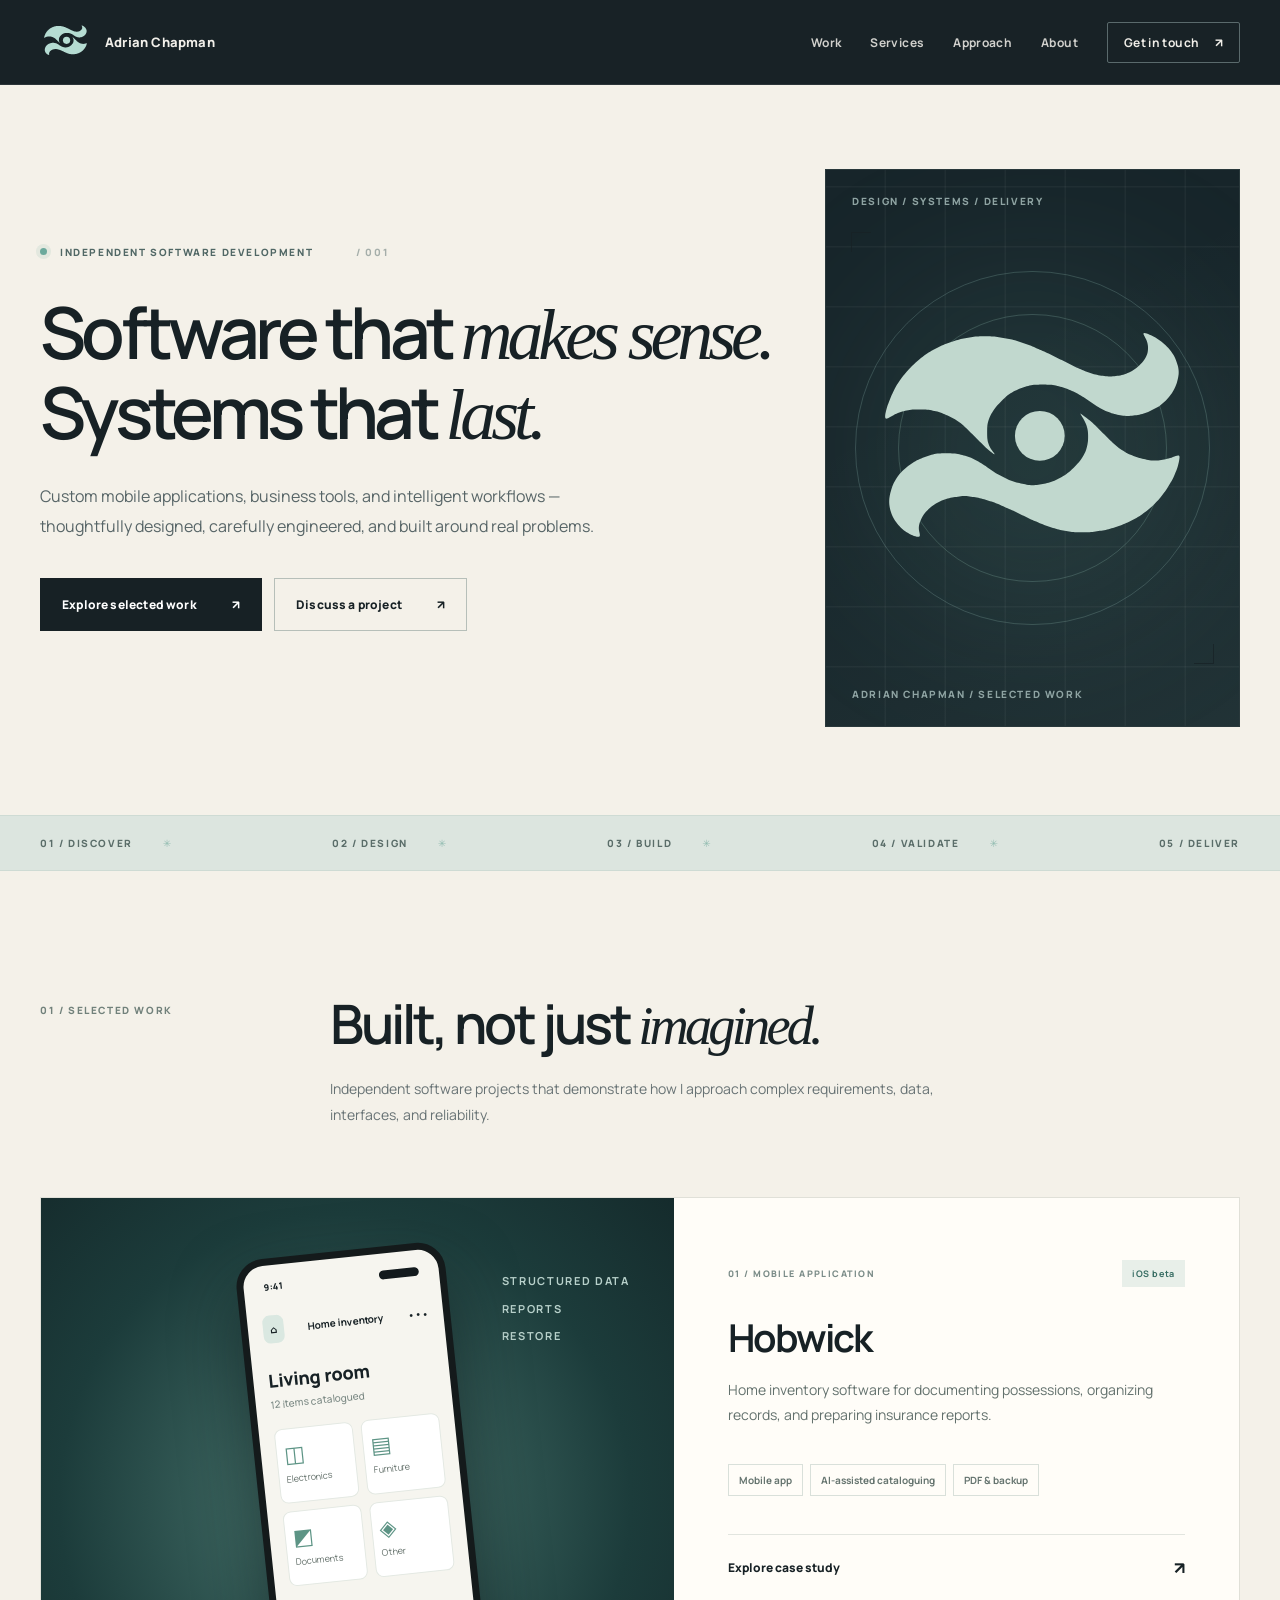
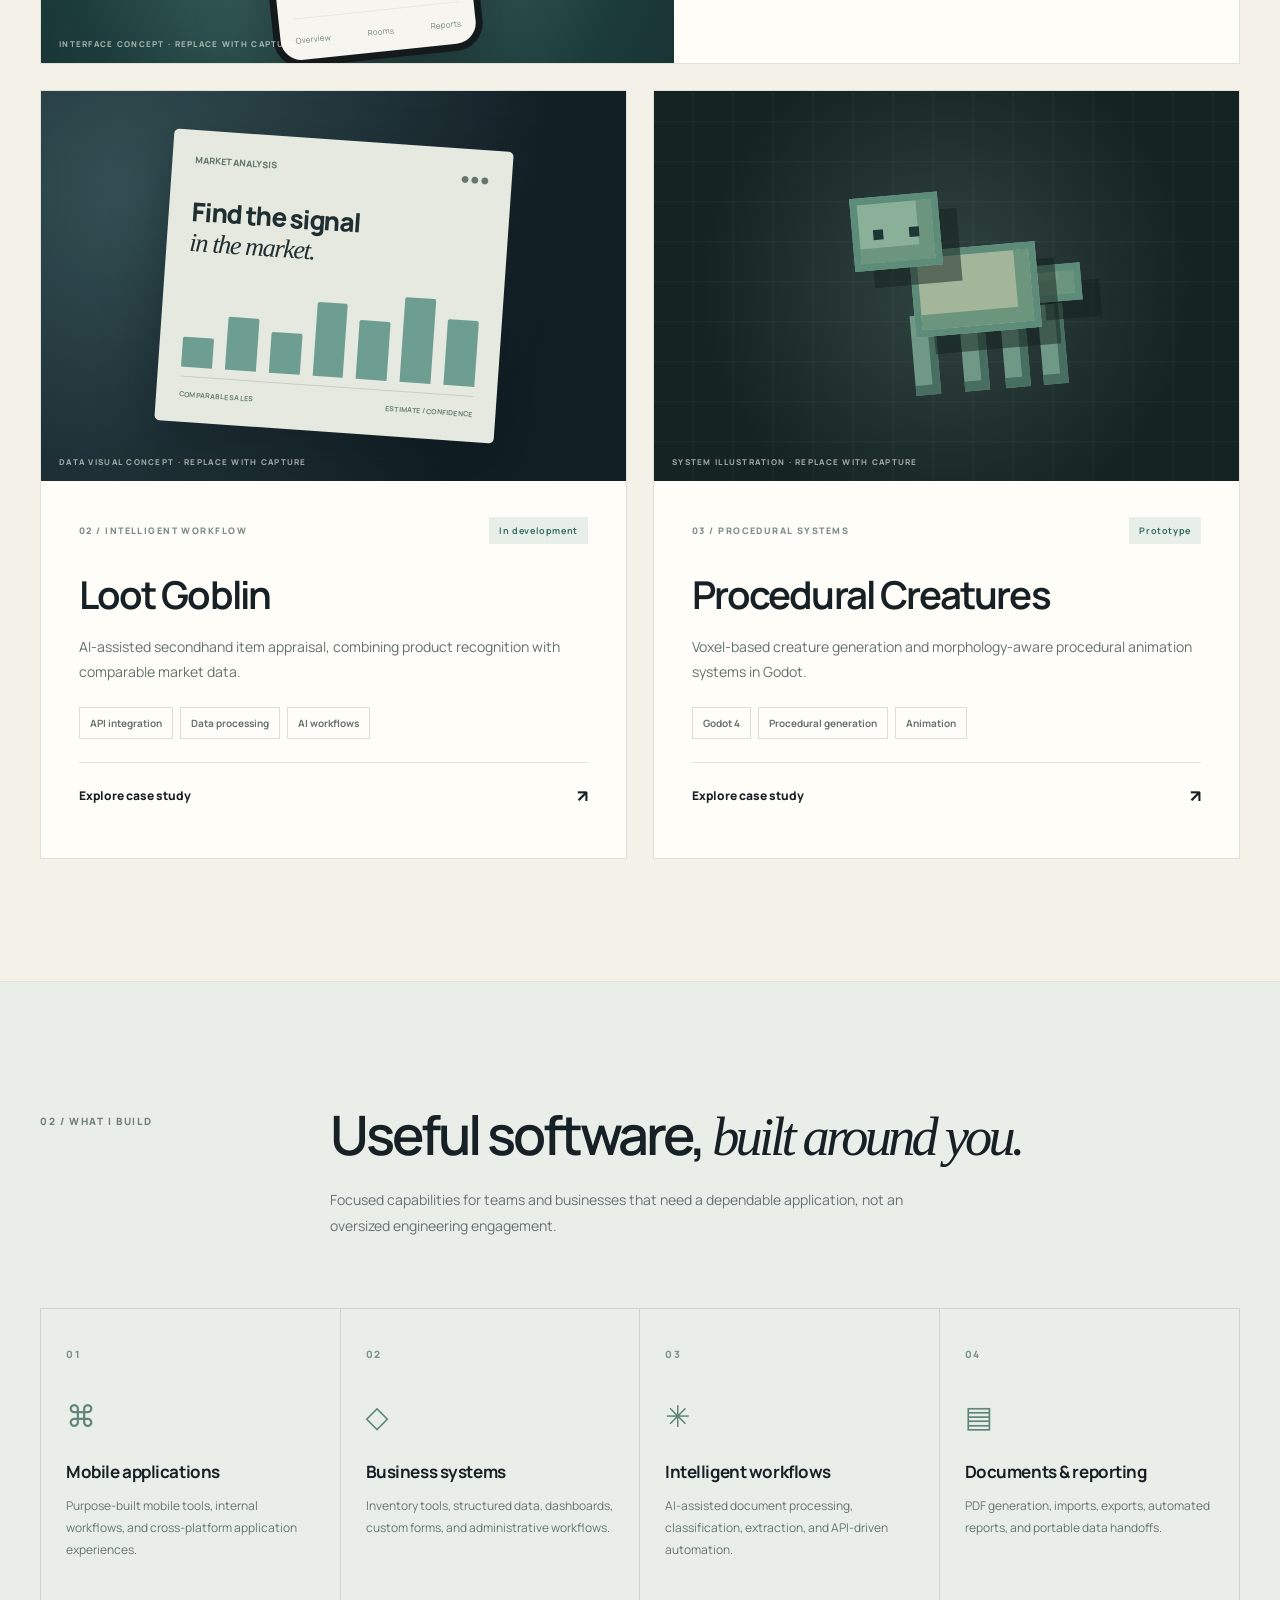
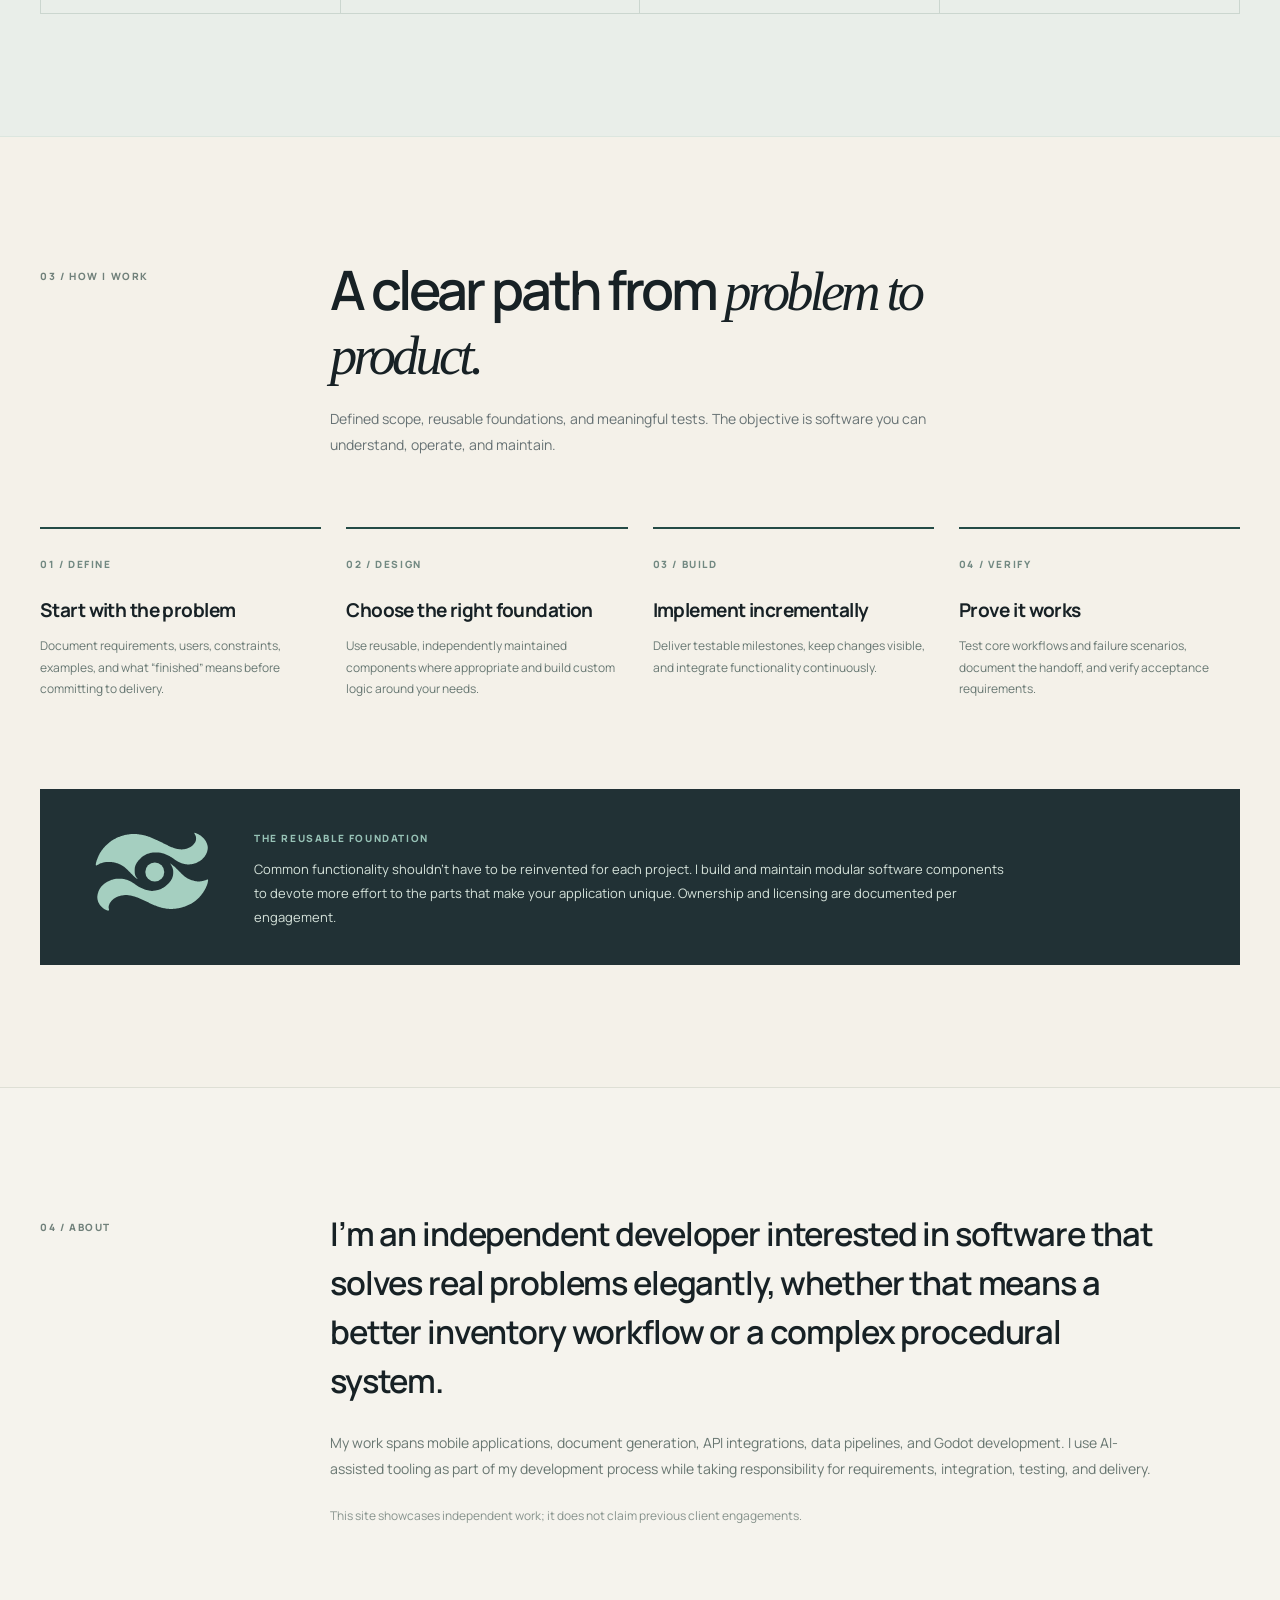
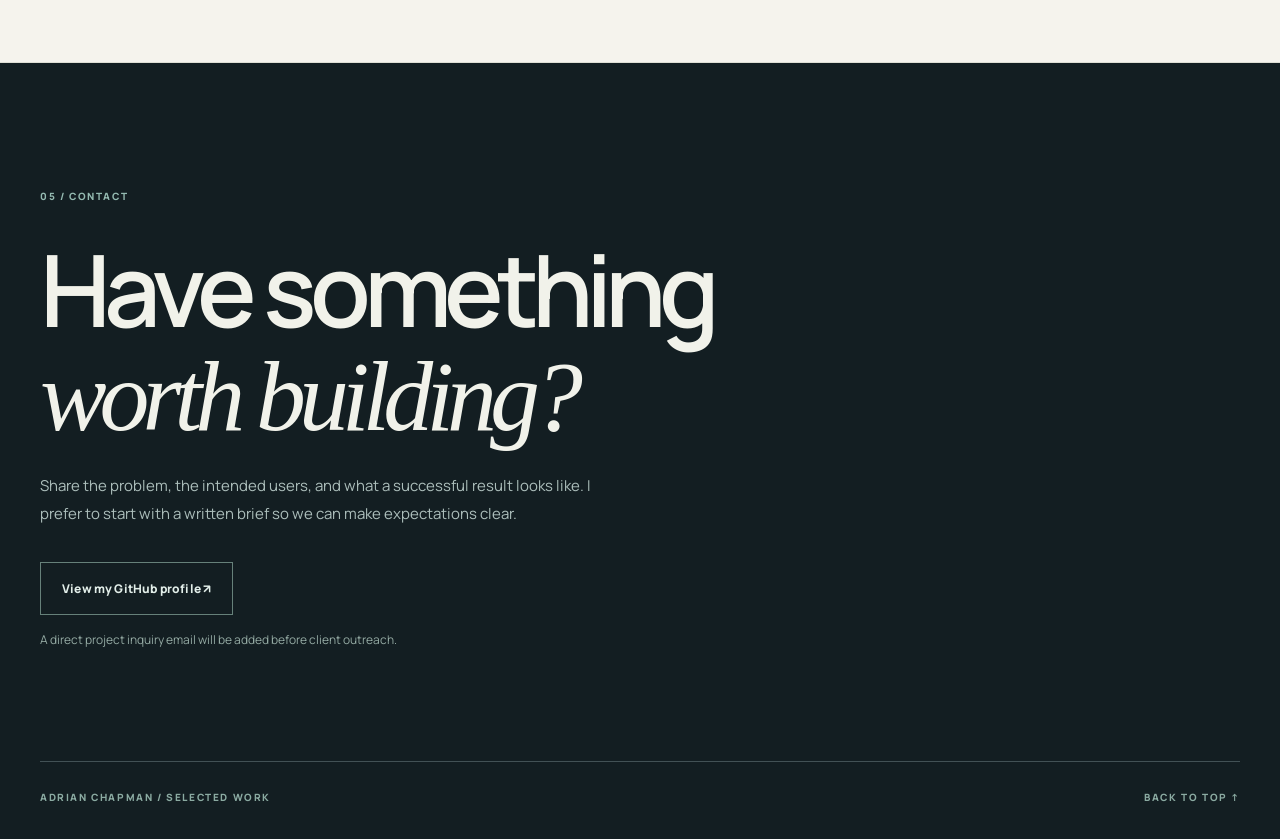
==== index.html @ ea7d977d "Add files via upload" ====
<!doctype html>
<html lang="en">
<head>
  <meta charset="utf-8">
  <meta name="viewport" content="width=device-width, initial-scale=1">
  <meta name="theme-color" content="#141d21">
  <meta name="description" content="Adrian Chapman — independent software developer building mobile applications, business tools, AI integrations, and procedural systems.">
  <title>Adrian Chapman — Independent Software Developer</title>
  <link rel="icon" href="assets/tide-link.svg" type="image/svg+xml">
  <link rel="stylesheet" href="styles.css">
</head>
<body>
  <a class="skip-link" href="#main">Skip to content</a>
  <header class="site-header" id="top">
    <div class="nav-shell container">
      <a class="brand" href="#top" aria-label="Return to top">
        <span class="logo" aria-hidden="true"></span>
        <span class="brand-name">Adrian <span>Chapman</span></span>
      </a>
      <button class="menu-toggle" aria-label="Toggle navigation" aria-controls="primary-nav" aria-expanded="false" type="button">
        <span></span><span></span>
      </button>
      <nav id="primary-nav" class="navigation" aria-label="Primary navigation">
        <a href="#work">Work</a><a href="#services">Services</a><a href="#approach">Approach</a><a href="#about">About</a>
        <a class="nav-contact" href="#contact">Get in touch <span aria-hidden="true">↗</span></a>
      </nav>
    </div>
  </header>
  <main id="main">
    <section class="hero container" aria-labelledby="hero-title">
      <div class="hero-left">
        <div class="eyebrow"><span class="signal" aria-hidden="true"></span> INDEPENDENT SOFTWARE DEVELOPMENT <span class="hero-index">/ 001</span></div>
        <h1 id="hero-title">Software that <em>makes sense.</em><br>Systems that <em>last.</em></h1>
        <p class="hero-description">Custom mobile applications, business tools, and intelligent workflows — thoughtfully designed, carefully engineered, and built around real problems.</p>
        <div class="hero-actions">
          <a class="button button-primary" href="#work">Explore selected work <span aria-hidden="true">↗</span></a>
          <a class="button button-secondary" href="#contact">Discuss a project <span aria-hidden="true">↗</span></a>
        </div>
      </div>
      <div class="hero-art" aria-label="Decorative Tide Link emblem">
        <div class="orbit orbit-outer"></div><div class="orbit orbit-inner"></div>
        <div class="hero-logo"></div>
        <div class="art-caption top-caption">DESIGN / SYSTEMS / DELIVERY</div>
        <div class="art-caption bottom-caption">ADRIAN CHAPMAN / SELECTED WORK</div>
        <span class="art-corner art-corner-tl"></span><span class="art-corner art-corner-br"></span>
      </div>
    </section>
    <div class="ticker-wrap" aria-hidden="true"><div class="container ticker"><span>01 / DISCOVER</span><span>02 / DESIGN</span><span>03 / BUILD</span><span>04 / VALIDATE</span><span>05 / DELIVER</span></div></div>

    <section id="work" class="section container" aria-labelledby="work-title">
      <div class="section-intro"><div class="section-number">01 / SELECTED WORK</div><div><h2 id="work-title">Built, not just <em>imagined.</em></h2><p>Independent software projects that demonstrate how I approach complex requirements, data, interfaces, and reliability.</p></div></div>
      <div class="project-grid">
        <article class="project-card feature-card">
          <div class="project-visual visual-hobwick">
            <div class="mock-phone" aria-label="Illustrative mobile inventory interface, not a real app screenshot">
              <div class="phone-top"><span>9:41</span><span class="phone-dot"></span></div>
              <div class="mock-app-top"><div class="mini-home">⌂</div><span>Home inventory</span><span>•••</span></div>
              <div class="mock-room">Living room <small>12 items catalogued</small></div>
              <div class="mock-tiles"><div><span>◫</span> Electronics</div><div><span>▤</span> Furniture</div><div><span>◩</span> Documents</div><div><span>◈</span> Other</div></div>
              <div class="mock-bottom"><span>Overview</span><span>Rooms</span><span>Reports</span></div>
            </div>
            <div class="visual-side-note">STRUCTURED DATA<br>REPORTS<br>RESTORE</div>
            <div class="visual-disclaimer">INTERFACE CONCEPT · REPLACE WITH CAPTURE</div>
          </div>
          <div class="project-content"><div class="project-topline"><span>01 / MOBILE APPLICATION</span><span class="status">iOS beta</span></div>
            <h3>Hobwick</h3><p>Home inventory software for documenting possessions, organizing records, and preparing insurance reports.</p>
            <div class="chips"><span>Mobile app</span><span>AI-assisted cataloguing</span><span>PDF & backup</span></div>
            <details class="case-details"><summary>Explore case study <span aria-hidden="true">↗</span></summary><div><h4>The challenge</h4><p>Make documenting household possessions practical before an insurance claim becomes necessary.</p><h4>The solution</h4><p>Item and whole-room photo capture, receipt processing, structured inventory, exports, backup/restore, and claims-oriented PDF reports.</p><h4>Engineering focus</h4><p>Data portability, recoverability, edge cases in image recognition, and a usable capture workflow.</p></div></details>
          </div>
        </article>
        <article class="project-card">
          <div class="project-visual visual-loot">
            <div class="loot-ui" aria-label="Illustrative appraisal analysis card, not a real app screenshot">
              <div class="loot-head"><span>MARKET ANALYSIS</span><span>● ● ●</span></div>
              <div class="loot-card-title">Find the signal<br><i>in the market.</i></div>
              <div class="loot-chart"><div style="height:36%"></div><div style="height:63%"></div><div style="height:49%"></div><div style="height:87%"></div><div style="height:70%"></div><div style="height:100%"></div><div style="height:78%"></div></div>
              <div class="loot-footer"><span>COMPARABLE SALES</span><span>ESTIMATE / CONFIDENCE</span></div>
            </div><div class="visual-disclaimer">DATA VISUAL CONCEPT · REPLACE WITH CAPTURE</div>
          </div>
          <div class="project-content"><div class="project-topline"><span>02 / INTELLIGENT WORKFLOW</span><span class="status">In development</span></div>
            <h3>Loot Goblin</h3><p>AI-assisted secondhand item appraisal, combining product recognition with comparable market data.</p>
            <div class="chips"><span>API integration</span><span>Data processing</span><span>AI workflows</span></div>
            <details class="case-details"><summary>Explore case study <span aria-hidden="true">↗</span></summary><div><h4>The challenge</h4><p>Turn uncertain secondhand item identification into useful, evidence-based appraisals.</p><h4>The solution</h4><p>Photographic item analysis, marketplace comparables, and appraisal reports that separate available evidence from interpretation.</p><h4>Engineering focus</h4><p>Data sources, normalization, licensing provenance, and the interaction between machine vision and market comparisons.</p></div></details>
          </div>
        </article>
        <article class="project-card">
          <div class="project-visual visual-voxel">
            <div class="voxel-scene" aria-label="Abstract voxel creature illustration; not game footage">
              <div class="voxel creature-head"><span></span><span></span></div>
              <div class="voxel creature-body"></div><div class="voxel creature-tail"></div>
              <div class="leg l1"></div><div class="leg l2"></div><div class="leg l3"></div><div class="leg l4"></div>
            </div><div class="visual-disclaimer">SYSTEM ILLUSTRATION · REPLACE WITH CAPTURE</div>
          </div>
          <div class="project-content"><div class="project-topline"><span>03 / PROCEDURAL SYSTEMS</span><span class="status">Prototype</span></div>
            <h3>Procedural Creatures</h3><p>Voxel-based creature generation and morphology-aware procedural animation systems in Godot.</p>
            <div class="chips"><span>Godot 4</span><span>Procedural generation</span><span>Animation</span></div>
            <details class="case-details"><summary>Explore case study <span aria-hidden="true">↗</span></summary><div><h4>The challenge</h4><p>Support many different creature proportions and locomotion styles without authoring a unique animation set for each.</p><h4>The solution</h4><p>Reuse skeletal reference motion for humanoids and generate procedural gait rules from morphology for other forms.</p><h4>Engineering focus</h4><p>Runtime generation, animation translation, joint alignment, weight-sensitive movement, and scalable architecture.</p></div></details>
          </div>
        </article>
      </div>
    </section>

    <section id="services" class="section section-light" aria-labelledby="services-title"><div class="container"><div class="section-intro"><div class="section-number">02 / WHAT I BUILD</div><div><h2 id="services-title">Useful software, <em>built around you.</em></h2><p>Focused capabilities for teams and businesses that need a dependable application, not an oversized engineering engagement.</p></div></div>
      <div class="service-grid">
        <article><span class="service-count">01</span><div class="service-icon">⌘</div><h3>Mobile applications</h3><p>Purpose-built mobile tools, internal workflows, and cross-platform application experiences.</p></article>
        <article><span class="service-count">02</span><div class="service-icon">◇</div><h3>Business systems</h3><p>Inventory tools, structured data, dashboards, custom forms, and administrative workflows.</p></article>
        <article><span class="service-count">03</span><div class="service-icon">✳</div><h3>Intelligent workflows</h3><p>AI-assisted document processing, classification, extraction, and API-driven automation.</p></article>
        <article><span class="service-count">04</span><div class="service-icon">▤</div><h3>Documents & reporting</h3><p>PDF generation, imports, exports, automated reports, and portable data handoffs.</p></article>
      </div></div>
    </section>

    <section id="approach" class="section container" aria-labelledby="approach-title"><div class="section-intro"><div class="section-number">03 / HOW I WORK</div><div><h2 id="approach-title">A clear path from <em>problem to product.</em></h2><p>Defined scope, reusable foundations, and meaningful tests. The objective is software you can understand, operate, and maintain.</p></div></div>
      <div class="process-grid"><article><span>01 / DEFINE</span><h3>Start with the problem</h3><p>Document requirements, users, constraints, examples, and what “finished” means before committing to delivery.</p></article><article><span>02 / DESIGN</span><h3>Choose the right foundation</h3><p>Use reusable, independently maintained components where appropriate and build custom logic around your needs.</p></article><article><span>03 / BUILD</span><h3>Implement incrementally</h3><p>Deliver testable milestones, keep changes visible, and integrate functionality continuously.</p></article><article><span>04 / VERIFY</span><h3>Prove it works</h3><p>Test core workflows and failure scenarios, document the handoff, and verify acceptance requirements.</p></article></div>
      <div class="approach-note"><div class="approach-mark"></div><div><span>THE REUSABLE FOUNDATION</span><p>Common functionality shouldn't have to be reinvented for each project. I build and maintain modular software components to devote more effort to the parts that make your application unique. Ownership and licensing are documented per engagement.</p></div></div>
    </section>

    <section id="about" class="section section-about"><div class="container about-grid"><div class="section-number">04 / ABOUT</div><div><p class="about-lead">I’m an independent developer interested in software that solves real problems elegantly, whether that means a better inventory workflow or a complex procedural system.</p><p>My work spans mobile applications, document generation, API integrations, data pipelines, and Godot development. I use AI-assisted tooling as part of my development process while taking responsibility for requirements, integration, testing, and delivery.</p><p class="aside">This site showcases independent work; it does not claim previous client engagements.</p></div></div></section>
    <section id="contact" class="contact-section"><div class="container contact-inner"><div class="section-number">05 / CONTACT</div><h2>Have something<br><em>worth building?</em></h2><p>Share the problem, the intended users, and what a successful result looks like. I prefer to start with a written brief so we can make expectations clear.</p><div class="contact-action" id="contact-action"><span class="contact-placeholder">Contact details will appear here once configured.</span></div><div class="contact-footer"><span>ADRIAN CHAPMAN / SELECTED WORK</span><a href="#top">BACK TO TOP ↑</a></div></div></section>
  </main>
  <script src="config.js"></script><script src="script.js"></script>
</body>
</html>
---- styles.css ----
@import url('https://fonts.googleapis.com/css2?family=DM+Sans:wght@400;500;600;700&family=Manrope:wght@400;500;600;700;800&display=swap');
:root{--ink:#172125;--muted:#677274;--paper:#f4f1e9;--white:#fffdf8;--teal:#a4d3c8;--line:#d9d9d1;--dark:#141e22;--dark2:#202e32;--serif:Georgia,'Times New Roman',serif;--sans:'Manrope','DM Sans',system-ui,sans-serif}
*{box-sizing:border-box}html{scroll-behavior:smooth;scroll-padding-top:90px}body{margin:0;color:var(--ink);background:var(--paper);font-family:var(--sans);-webkit-font-smoothing:antialiased}a{color:inherit;text-decoration:none}button{font:inherit}p{line-height:1.7}::selection{background:#b0ded3;color:#152227}.container{width:min(1200px,calc(100% - 80px));margin-inline:auto}.skip-link{position:absolute;left:-9999px}.skip-link:focus{left:1rem;top:1rem;z-index:1000;padding:1rem;background:white}.site-header{position:sticky;top:0;z-index:25;background:rgba(20,30,34,.98);border-bottom:1px solid rgba(255,255,255,.09);color:#f1efe9}.nav-shell{height:84px;display:flex;align-items:center;justify-content:space-between;gap:30px}.brand{display:flex;align-items:center;gap:14px;font-size:13px;font-weight:800;letter-spacing:.015em;min-width:0}.brand-name span{font-weight:500;opacity:.78}.logo{width:51px;height:38px;flex:none;background:#b5dcd2;mask:url('assets/tide-link.svg') center/contain no-repeat;-webkit-mask:url('assets/tide-link.svg') center/contain no-repeat}.navigation{display:flex;align-items:center;gap:29px;font-size:12px;font-weight:700;letter-spacing:.03em}.navigation a{opacity:.85;transition:opacity .2s}.navigation a:hover,.navigation a:focus-visible{opacity:1;color:#a8dbce}.navigation .nav-contact{border:1px solid #5a6a6c;border-radius:2px;padding:11px 16px;opacity:1}.nav-contact span{margin-left:13px}.menu-toggle{display:none}.hero{min-height:730px;display:grid;grid-template-columns:1.28fr .72fr;align-items:stretch;gap:48px;padding-top:84px;padding-bottom:88px}.hero-left{display:flex;flex-direction:column;justify-content:center;padding-bottom:20px}.eyebrow,.section-number,.project-topline,.art-caption,.visual-disclaimer,.contact-footer,.ticker,.approach-note span,.process-grid article>span,.service-count{font-size:10px;letter-spacing:.16em;font-weight:800}.eyebrow{display:flex;align-items:center;gap:13px;color:#506765}.signal{width:7px;height:7px;border-radius:100%;background:#6ca99c;box-shadow:0 0 0 4px rgba(108,169,156,.13)}.hero-index{color:#a5aeaa;margin-left:30px}h1,h2,h3,p{margin-top:0}h1{font-size:clamp(53px,5.6vw,88px);line-height:1.075;letter-spacing:-.065em;font-weight:600;margin:35px 0 28px}h1 em,h2 em,.contact-section h2 em{font-family:var(--serif);font-weight:400;letter-spacing:-.07em}.hero-description{font-size:16px;max-width:580px;color:#576567;line-height:1.85;margin-bottom:37px}.hero-actions{display:flex;flex-wrap:wrap;gap:12px}.button{display:inline-flex;justify-content:center;align-items:center;gap:35px;font-size:12px;font-weight:800;letter-spacing:.015em;padding:17px 21px;border:1px solid transparent;transition:transform .2s,background .2s}.button:hover{transform:translateY(-2px)}.button-primary{background:var(--ink);color:white}.button-primary:hover{background:#2f514e}.button-secondary{background:transparent;border-color:#b6bfb9}.button-secondary:hover{background:#fffdf9}.hero-art{position:relative;min-height:530px;background:#17252a;overflow:hidden;border:1px solid #29383b;display:flex;align-items:center;justify-content:center}.hero-art:before{content:'';position:absolute;inset:0;background:linear-gradient(150deg,transparent 35%,rgba(162,219,204,.075)),repeating-linear-gradient(0deg,transparent 0 58px,rgba(255,255,255,.04) 59px 60px),repeating-linear-gradient(90deg,transparent 0 58px,rgba(255,255,255,.04) 59px 60px)}.hero-art:after{content:'';position:absolute;width:350px;height:350px;border-radius:50%;background:#88d6c019;filter:blur(80px)}.hero-logo{width:85%;height:55%;background:#c1d8ce;mask:url('assets/tide-link.svg') center/contain no-repeat;-webkit-mask:url('assets/tide-link.svg') center/contain no-repeat;z-index:3;filter:drop-shadow(0 0 20px rgba(255,255,255,.3))}.orbit{border:1px solid rgba(165,209,197,.22);position:absolute;border-radius:100%}.orbit-outer{width:86%;aspect-ratio:1}.orbit-inner{width:65%;aspect-ratio:1}.art-caption{position:absolute;color:#8fa4a3;z-index:4;left:26px}.top-caption{top:24px}.bottom-caption{bottom:25px}.art-corner{position:absolute;width:20px;height:20px;border-color:#79ad9f;opacity:.7;z-index:4}.art-corner-tl{top:62px;left:25px;border-left:1px solid;border-top:1px solid}.art-corner-br{bottom:62px;right:25px;border-right:1px solid;border-bottom:1px solid}.ticker-wrap{background:#dce5df;border-top:1px solid #cedbd4;border-bottom:1px solid #cedbd4}.ticker{display:flex;justify-content:space-between;gap:15px;padding:20px 0;color:#5a6d69}.ticker span:not(:last-child):after{content:'✳';margin-left:30px;color:#92bcb1}.section{padding-block:122px}.section-intro{display:grid;grid-template-columns:260px 1fr;gap:30px;margin-bottom:55px}.section-number{color:#71817b;padding-top:10px}.section-intro h2{font-size:clamp(36px,4.25vw,64px);line-height:1.12;font-weight:600;letter-spacing:-.055em;max-width:750px;margin-bottom:19px}.section-intro p{font-size:14px;color:var(--muted);max-width:620px;line-height:1.85}.project-grid{display:grid;grid-template-columns:1fr 1fr;gap:26px}.project-card{background:#fffdf8;border:1px solid #e0e0d8;min-width:0;overflow:hidden}.feature-card{grid-column:1/-1;display:grid;grid-template-columns:1.12fr 1fr}.project-visual{min-height:390px;position:relative;overflow:hidden;display:flex;align-items:center;justify-content:center}.feature-card .project-visual{min-height:465px}.visual-hobwick{background:radial-gradient(circle at 48% 65%,#4b7870,#1c3c3b 64%,#152b2c)}.mock-phone{width:210px;height:410px;border:7px solid #141a1b;border-radius:28px;background:#f6f5ef;box-shadow:0 30px 65px #0c191b91;transform:rotate(-6deg) translateY(25px);padding:15px;z-index:2;display:flex;flex-direction:column;overflow:hidden}.phone-top{display:flex;align-items:center;justify-content:space-between;font-size:9px;font-weight:800;padding:0 5px}.phone-dot{width:40px;height:9px;background:#131a1d;border-radius:10px}.mock-app-top{display:flex;align-items:center;justify-content:space-between;gap:6px;margin:22px 0 25px;font-size:10px;font-weight:700}.mini-home{background:#dae8e1;padding:7px;border-radius:7px}.mock-room{font-size:18px;font-weight:800}.mock-room small{display:block;font-size:10px;font-weight:500;color:#7b8984;margin-top:5px}.mock-tiles{display:grid;grid-template-columns:1fr 1fr;gap:8px;margin-top:18px}.mock-tiles>div{height:75px;border-radius:8px;background:white;border:1px solid #e4e9e3;padding:10px 7px;font-size:9px;color:#626f69}.mock-tiles span{display:block;font-size:22px;color:#5d9485;margin-bottom:3px}.mock-bottom{display:flex;justify-content:space-between;margin-top:auto;border-top:1px solid #e7e8e2;padding-top:15px;font-size:8px;color:#73857f}.visual-side-note{position:absolute;top:15%;right:7%;color:#b8d1cb;font-size:11px;line-height:2.5;letter-spacing:.15em;font-weight:700}.visual-disclaimer{position:absolute;bottom:14px;left:18px;color:rgba(255,255,255,.58);font-size:8px;z-index:4}.project-content{padding:36px 38px 30px}.feature-card .project-content{display:flex;flex-direction:column;justify-content:center;padding:54px}.project-topline{display:flex;align-items:center;justify-content:space-between;gap:12px;color:#7a8b87;font-size:9px}.status{padding:7px 10px;background:#e8efe9;color:#366c62;white-space:nowrap;letter-spacing:.07em;font-weight:700}.project-content h3{font-size:clamp(28px,3vw,44px);font-weight:650;letter-spacing:-.05em;margin:24px 0 13px}.project-content>p{color:#63716d;font-size:14px;line-height:1.8}.chips{display:flex;flex-wrap:wrap;gap:7px;margin:23px 0}.chips span{font-size:10px;font-weight:700;padding:8px 10px;border:1px solid #d9e0da;color:#65746f}.case-details{border-top:1px solid #e2e5df;margin-top:15px}.case-details summary{cursor:pointer;list-style:none;display:flex;align-items:center;justify-content:space-between;font-size:12px;font-weight:800;padding:21px 0}.case-details summary::-webkit-details-marker{display:none}.case-details summary span{font-size:17px}.case-details[open] summary span{transform:rotate(90deg)}.case-details>div{border-top:1px solid #edf0ea;padding-top:16px}.case-details h4{font-size:12px;margin:13px 0 5px}.case-details p{font-size:12px;color:#66746e;margin-bottom:13px;line-height:1.75}.visual-loot{background:radial-gradient(circle at 15% 25%,#345054,#121f25 75%)}.loot-ui{width:75%;max-width:340px;background:#e6e9df;border-radius:5px;padding:23px;transform:rotate(4deg);box-shadow:0 24px 55px #050e1466}.loot-head{display:flex;justify-content:space-between;font-size:9px;font-weight:800;color:#657670}.loot-card-title{font-weight:800;letter-spacing:-.05em;font-size:26px;line-height:1.16;margin:30px 0 24px;color:#1f2e30}.loot-card-title i{font-family:var(--serif);font-weight:400}.loot-chart{height:95px;display:flex;align-items:flex-end;gap:13px;padding-bottom:9px;border-bottom:1px solid #c7d0c6}.loot-chart div{background:#6e9e91;flex:1;border-radius:2px 2px 0 0}.loot-footer{display:flex;justify-content:space-between;font-size:7px;font-weight:700;letter-spacing:.03em;color:#677e75;margin-top:13px}.visual-voxel{background:radial-gradient(circle at center,#314441,#152323 70%)}.visual-voxel:before{content:'';position:absolute;width:100%;height:100%;background:repeating-linear-gradient(90deg,transparent 0 38px,#ffffff08 39px 40px),repeating-linear-gradient(0deg,transparent 0 38px,#ffffff08 39px 40px)}.voxel-scene{width:275px;height:230px;position:relative;transform:rotate(-5deg)}.voxel{position:absolute;background:#8ab09a;border:7px solid #5e8c7a;box-shadow:inset -15px -15px #6c957d,18px 18px #12211c80}.creature-head{width:88px;height:73px;top:20px;left:48px;z-index:4}.creature-head span{position:absolute;top:26px;width:10px;height:10px;background:#1c3835}.creature-head span:first-child{left:14px}.creature-head span:last-child{right:14px}.creature-body{width:126px;height:86px;top:78px;left:103px;z-index:3;background:#a3b69a}.creature-tail{width:56px;height:37px;top:103px;left:216px;z-index:2;background:#789e7f}.leg{position:absolute;width:25px;height:80px;top:142px;background:#6f9986;box-shadow:inset -8px -10px #476e61}.l1{left:98px}.l2{left:147px}.l3{left:188px}.l4{left:226px}.section-light{background:#e9eee9;border-block:1px solid #dce6df}.service-grid{display:grid;grid-template-columns:repeat(4,1fr);border:1px solid #cbd6cf}.service-grid article{padding:32px 25px 40px;border-right:1px solid #cbd6cf;min-height:290px}.service-grid article:last-child{border-right:none}.service-count{color:#7c928a}.service-icon{font-size:30px;color:#608579;margin-top:32px}.service-grid h3{font-size:17px;letter-spacing:-.025em;margin:24px 0 12px}.service-grid p{font-size:12px;color:#65766f;line-height:1.85}.process-grid{display:grid;grid-template-columns:repeat(4,1fr);gap:25px}.process-grid article{border-top:2px solid #244b46;padding-top:22px}.process-grid article>span{color:#728982}.process-grid h3{font-size:19px;letter-spacing:-.03em;margin:24px 0 12px}.process-grid p{font-size:12px;color:#687873;line-height:1.8}.approach-note{display:grid;grid-template-columns:140px 1fr;gap:32px;align-items:center;background:#213135;color:#d5e2da;padding:36px 42px;margin-top:77px}.approach-mark{height:95px;background:#a5cfc0;mask:url('assets/tide-link.svg') center/contain no-repeat;-webkit-mask:url('assets/tide-link.svg') center/contain no-repeat}.approach-note span{color:#97c2b6}.approach-note p{margin:10px 0 0;font-size:13px;line-height:1.85;max-width:760px}.section-about{background:#f5f3ed;border-block:1px solid #dedfd5}.about-grid{display:grid;grid-template-columns:260px 1fr;gap:30px}.about-grid>div:last-child{max-width:830px}.about-lead{font-size:clamp(24px,2.55vw,35px);line-height:1.5;letter-spacing:-.035em;font-weight:600;margin-bottom:24px}.about-grid p:not(.about-lead){font-size:14px;color:#687671;line-height:1.9}.about-grid p.aside{font-size:12px;color:#87938d;margin-top:22px}.contact-section{background:#131e22;color:#f1f2ea}.contact-inner{padding-block:116px 35px}.contact-section .section-number{color:#94bab1}.contact-section h2{font-size:clamp(52px,7.8vw,112px);letter-spacing:-.07em;line-height:1.03;font-weight:600;margin:35px 0 24px}.contact-section p{color:#acbebb;font-size:15px;max-width:580px;line-height:1.85}.contact-action{margin-top:34px;min-height:64px}.contact-action .button-primary{background:#b3d7ca;color:#152a29}.contact-placeholder{color:#8fa09d;font-size:12px;border:1px dashed #596f6a;padding:15px 19px;display:inline-block}.contact-footer{border-top:1px solid #425155;padding-top:28px;margin-top:110px;display:flex;justify-content:space-between;gap:20px;color:#8baba2}.contact-footer a:hover{color:white}:focus-visible{outline:3px solid #73b6a8;outline-offset:4px}
@media(max-width:1020px){.hero{grid-template-columns:1fr 0.8fr;gap:25px;min-height:660px}.hero-art{min-height:450px}.section-intro,.about-grid{grid-template-columns:180px 1fr}.section{padding-block:85px}.service-grid{grid-template-columns:repeat(2,1fr)}.service-grid article:nth-child(2){border-right:0}.service-grid article:nth-child(-n+2){border-bottom:1px solid #cbd6cf}.process-grid{grid-template-columns:repeat(2,1fr)}.feature-card .project-content{padding:30px}.container{width:min(1200px,calc(100% - 50px))}}
@media(max-width:740px){.container{width:calc(100% - 36px)}.nav-shell{height:68px}.menu-toggle{border:1px solid #5b7572;color:#fff;width:42px;height:38px;display:flex;flex-direction:column;justify-content:center;gap:5px;align-items:center;background:transparent}.menu-toggle span{display:block;width:18px;height:2px;background:currentColor}.navigation{display:none;position:absolute;top:68px;left:0;right:0;background:#1c2b30;border-bottom:1px solid #536a67;padding:20px;align-items:stretch;gap:0;flex-direction:column}.navigation.is-open{display:flex}.navigation a{padding:14px}.navigation .nav-contact{margin-top:9px}.brand{font-size:12px}.logo{width:42px}.hero{grid-template-columns:1fr;min-height:0;padding-top:66px;padding-bottom:55px;gap:35px}.hero-art{min-height:330px}.hero-left{padding-bottom:0}h1{font-size:clamp(48px,11vw,76px)}.hero-index{display:none}.hero-description{font-size:14px}.ticker span:nth-child(2n){display:none}.ticker span:not(:last-child):after{margin-left:10px}.section-intro,.about-grid{grid-template-columns:1fr;gap:19px;margin-bottom:33px}.section-intro h2{font-size:clamp(36px,9vw,54px)}.section{padding-block:68px}.project-grid{grid-template-columns:1fr;gap:18px}.feature-card{display:block;grid-column:auto}.feature-card .project-visual{min-height:380px}.project-visual{min-height:330px}.project-content,.feature-card .project-content{padding:27px}.project-content h3{margin-top:20px}.visual-side-note{font-size:8px;right:3%}.service-grid{grid-template-columns:1fr}.service-grid article{min-height:230px;border-right:0;border-bottom:1px solid #cbd6cf;padding:24px}.service-grid article:last-child{border-bottom:0}.service-grid article:nth-child(2){border-bottom:1px solid #cbd6cf}.service-icon{margin-top:15px}.process-grid{grid-template-columns:1fr 1fr;gap:18px}.approach-note{grid-template-columns:1fr;gap:15px;padding:27px;margin-top:40px}.approach-mark{width:110px;height:70px}.contact-inner{padding-top:75px}.contact-section h2{font-size:clamp(50px,11vw,75px)}.contact-footer{flex-direction:column;margin-top:75px}.visual-disclaimer{font-size:7px}}
@media(max-width:440px){.process-grid{grid-template-columns:1fr}.hero-actions{flex-direction:column;align-items:stretch}.mock-phone{transform:scale(.85) rotate(-6deg) translateY(20px)}.brand-name span{display:none}.ticker{font-size:9px}.hero-art{min-height:280px}}
@media(prefers-reduced-motion:reduce){html{scroll-behavior:auto}*{transition:none!important}}

.contact-section .contact-github{color:#e2eee9;border-color:#66817a}.contact-section .contact-note{font-size:12px;color:#94aaa3;margin-top:14px}
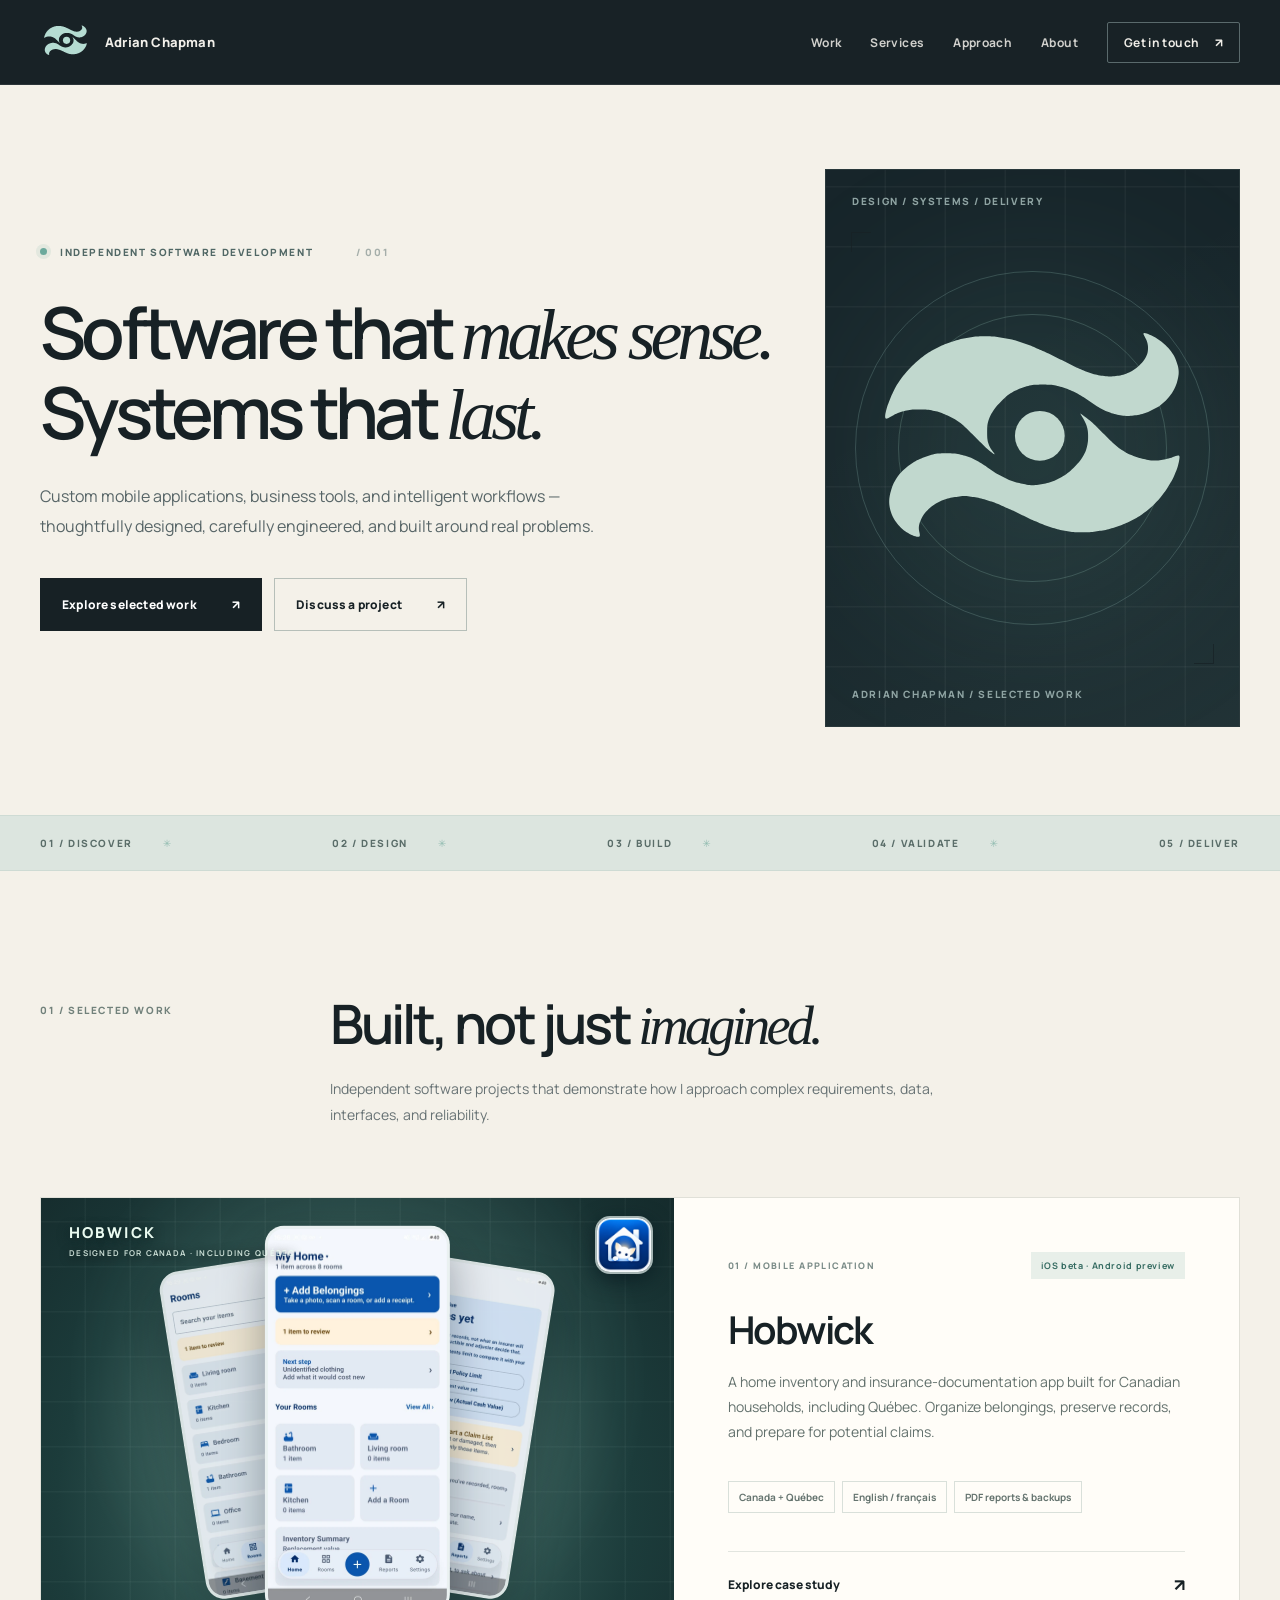
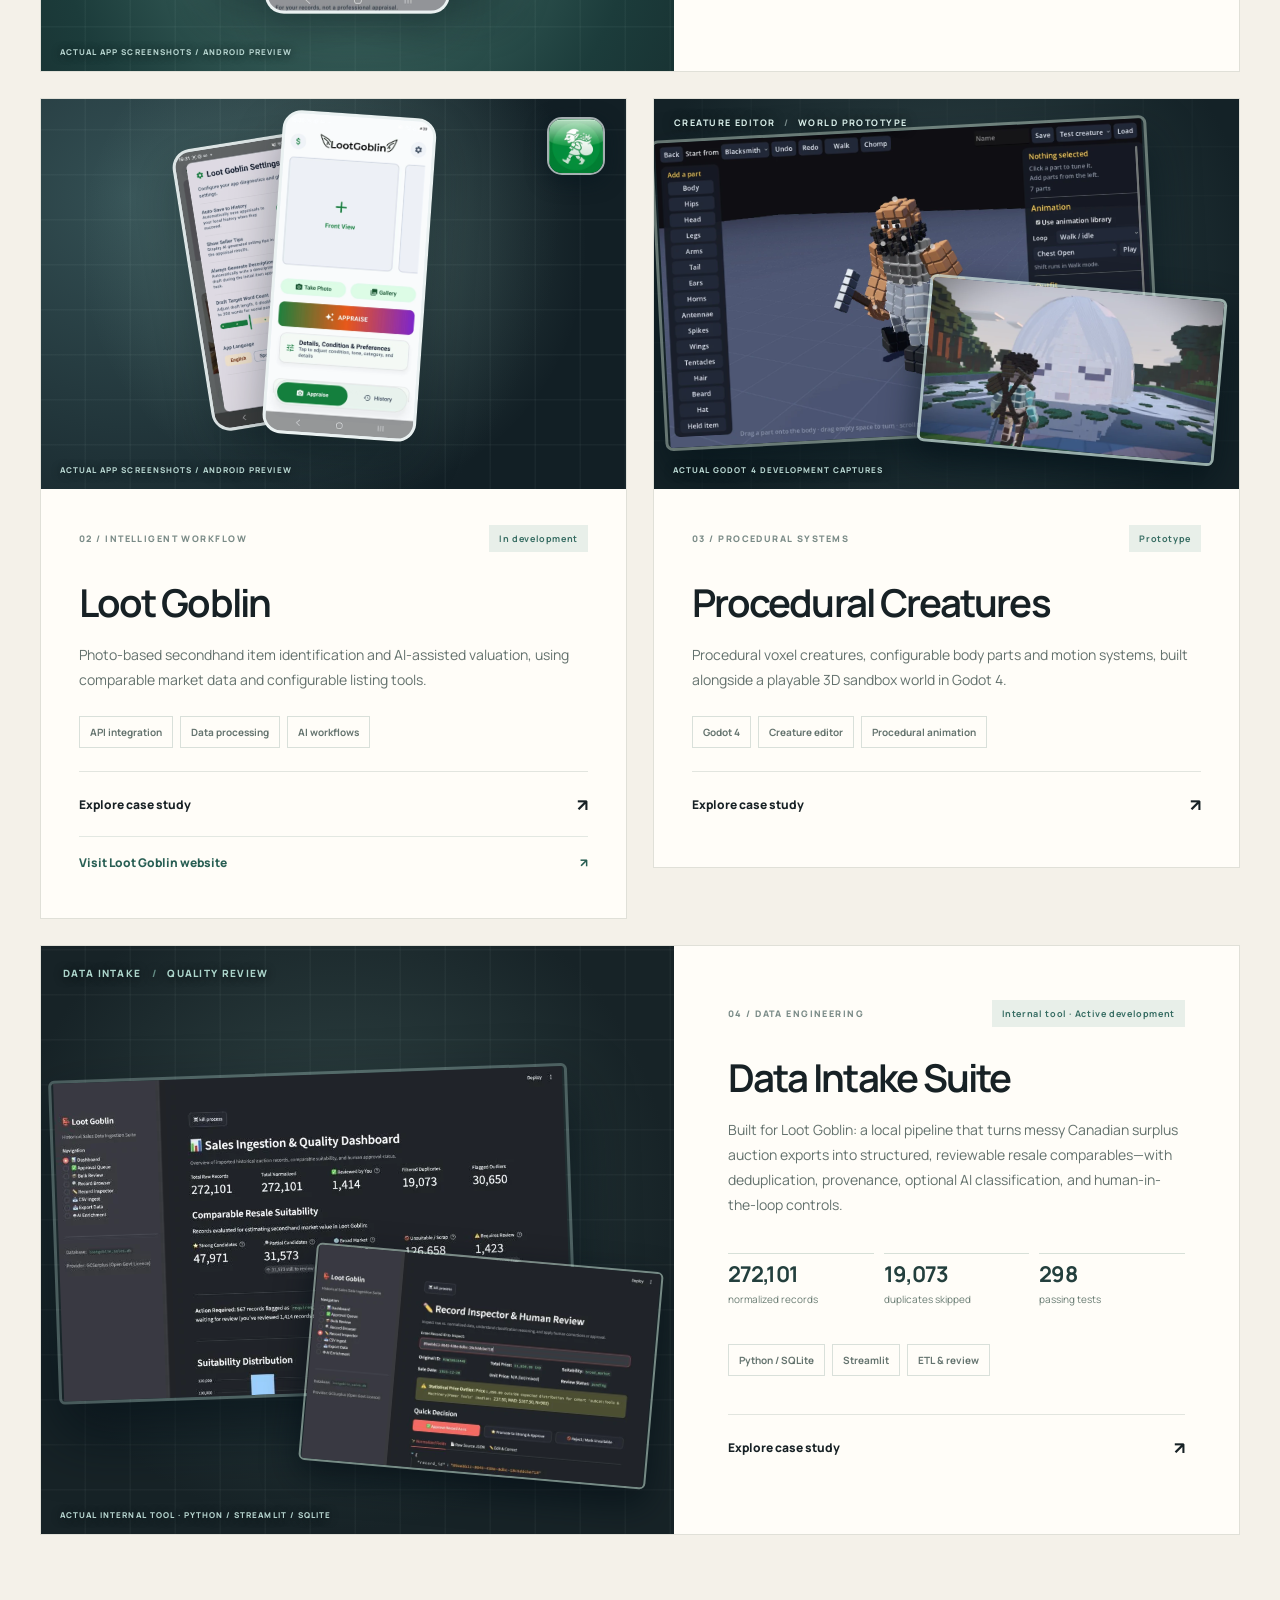
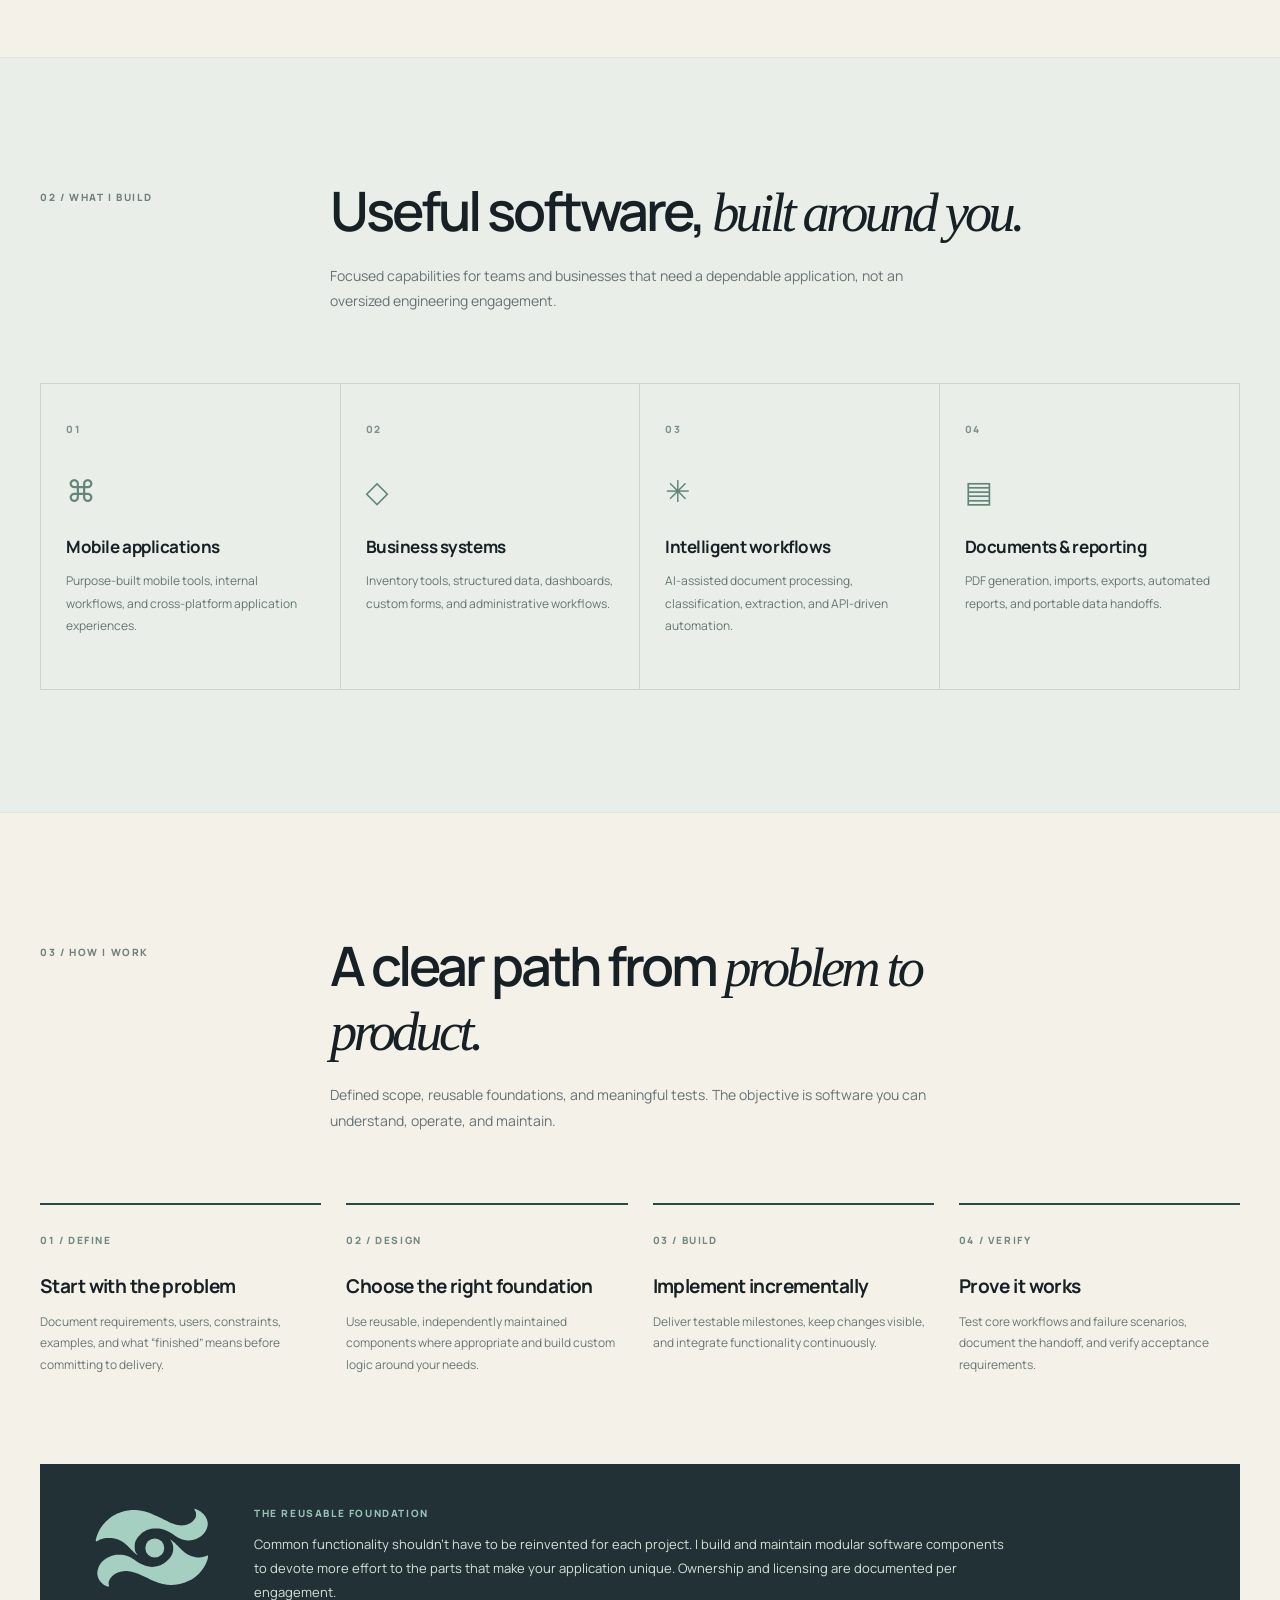
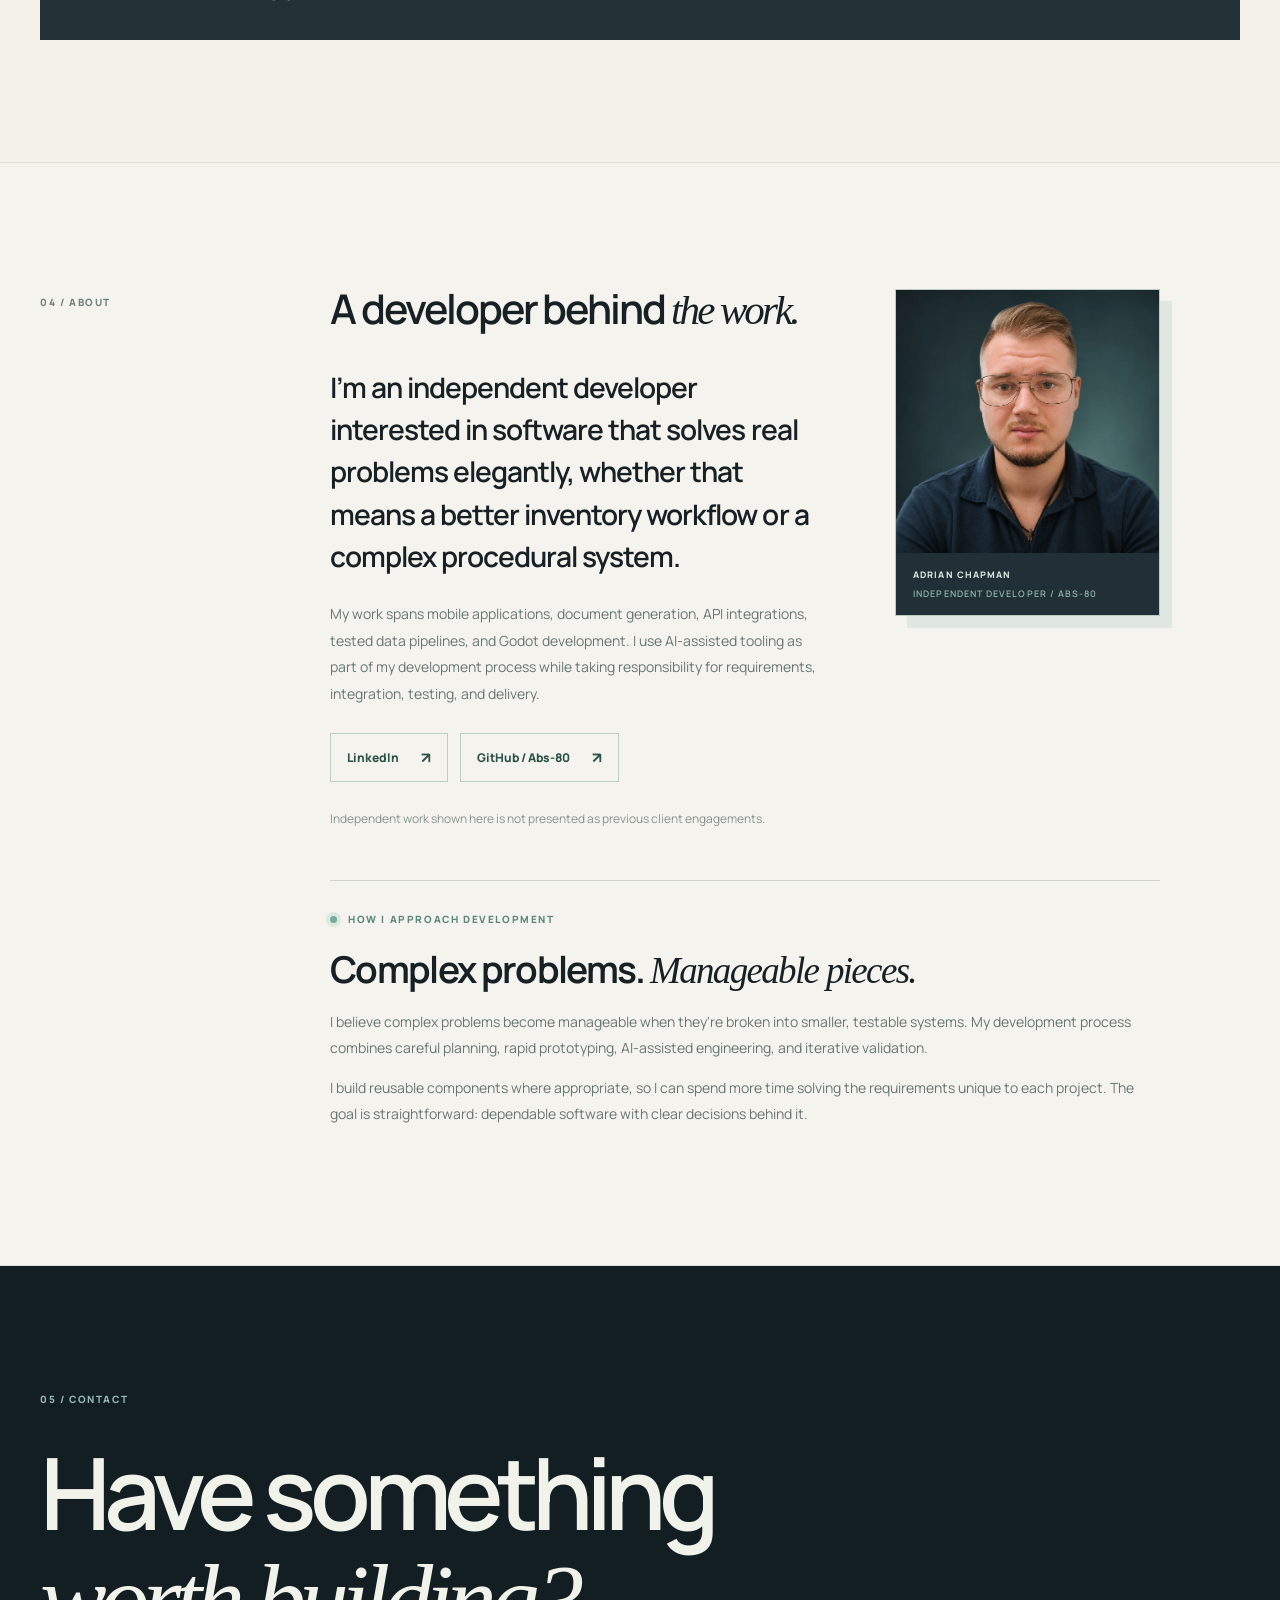
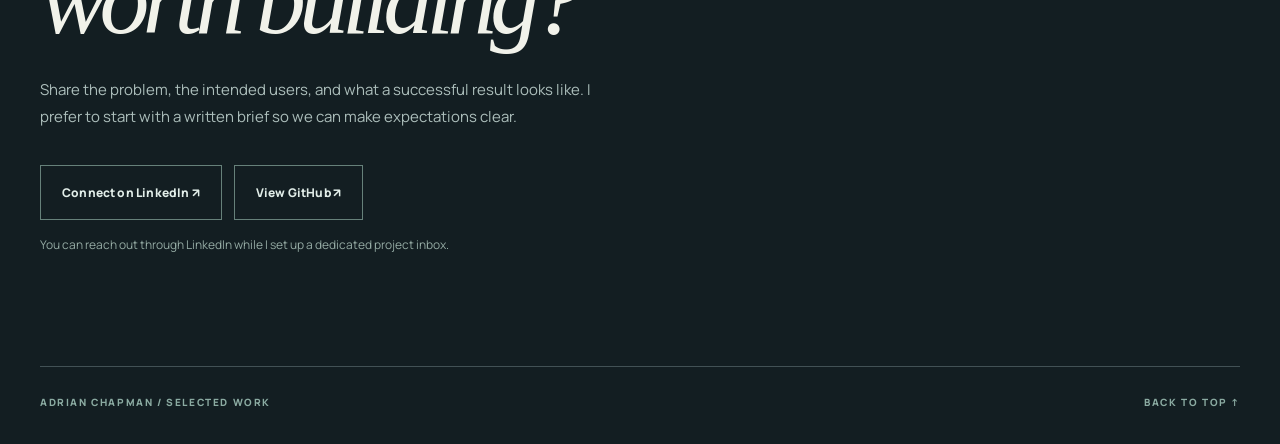
==== commit c2f1b75f: "Add files via upload" ====
--- a/index.html
+++ b/index.html
@@ -1,122 +1,245 @@
-<!doctype html>
+<!DOCTYPE html>
+
 <html lang="en">
 <head>
-  <meta charset="utf-8">
-  <meta name="viewport" content="width=device-width, initial-scale=1">
-  <meta name="theme-color" content="#141d21">
-  <meta name="description" content="Adrian Chapman — independent software developer building mobile applications, business tools, AI integrations, and procedural systems.">
-  <title>Adrian Chapman — Independent Software Developer</title>
-  <link rel="icon" href="assets/tide-link.svg" type="image/svg+xml">
-  <link rel="stylesheet" href="styles.css">
+<meta charset="utf-8"/>
+<meta content="width=device-width, initial-scale=1" name="viewport"/>
+<meta content="#141d21" name="theme-color"/>
+<meta content="Adrian Chapman — independent software developer building mobile applications, business tools, AI integrations, and procedural systems." name="description"/>
+<meta content="website" property="og:type"/>
+<meta content="Adrian Chapman — Independent Software Developer" property="og:title"/>
+<meta content="Custom mobile applications, business tools, intelligent workflows, and selected independent projects." property="og:description"/>
+<meta content="https://abs-80.github.io/" property="og:url"/>
+<title>Adrian Chapman — Independent Software Developer</title>
+<link href="assets/tide-link.svg" rel="icon" type="image/svg+xml"/>
+<link href="styles.css" rel="stylesheet"/>
 </head>
 <body>
-  <a class="skip-link" href="#main">Skip to content</a>
-  <header class="site-header" id="top">
-    <div class="nav-shell container">
-      <a class="brand" href="#top" aria-label="Return to top">
-        <span class="logo" aria-hidden="true"></span>
-        <span class="brand-name">Adrian <span>Chapman</span></span>
-      </a>
-      <button class="menu-toggle" aria-label="Toggle navigation" aria-controls="primary-nav" aria-expanded="false" type="button">
-        <span></span><span></span>
-      </button>
-      <nav id="primary-nav" class="navigation" aria-label="Primary navigation">
-        <a href="#work">Work</a><a href="#services">Services</a><a href="#approach">Approach</a><a href="#about">About</a>
-        <a class="nav-contact" href="#contact">Get in touch <span aria-hidden="true">↗</span></a>
-      </nav>
+<a class="skip-link" href="#main">Skip to content</a>
+<header class="site-header" id="top">
+<div class="nav-shell container">
+<a aria-label="Return to top" class="brand" href="#top">
+<span aria-hidden="true" class="logo"></span>
+<span class="brand-name">Adrian <span>Chapman</span></span>
+</a>
+<button aria-controls="primary-nav" aria-expanded="false" aria-label="Toggle navigation" class="menu-toggle" type="button">
+<span></span><span></span>
+</button>
+<nav aria-label="Primary navigation" class="navigation" id="primary-nav">
+<a href="#work">Work</a><a href="#services">Services</a><a href="#approach">Approach</a><a href="#about">About</a>
+<a class="nav-contact" href="#contact">Get in touch <span aria-hidden="true">↗</span></a>
+</nav>
+</div>
+</header>
+<main id="main">
+<section aria-labelledby="hero-title" class="hero container">
+<div class="hero-left">
+<div class="eyebrow"><span aria-hidden="true" class="signal"></span> INDEPENDENT SOFTWARE DEVELOPMENT <span class="hero-index">/ 001</span></div>
+<h1 id="hero-title">Software that <em>makes sense.</em><br/>Systems that <em>last.</em></h1>
+<p class="hero-description">Custom mobile applications, business tools, and intelligent workflows — thoughtfully designed, carefully engineered, and built around real problems.</p>
+<div class="hero-actions">
+<a class="button button-primary" href="#work">Explore selected work <span aria-hidden="true">↗</span></a>
+<a class="button button-secondary" href="#contact">Discuss a project <span aria-hidden="true">↗</span></a>
+</div>
+</div>
+<div aria-label="Decorative Tide Link emblem" class="hero-art">
+<div class="orbit orbit-outer"></div><div class="orbit orbit-inner"></div>
+<div class="hero-logo"></div>
+<div class="art-caption top-caption">DESIGN / SYSTEMS / DELIVERY</div>
+<div class="art-caption bottom-caption">ADRIAN CHAPMAN / SELECTED WORK</div>
+<span class="art-corner art-corner-tl"></span><span class="art-corner art-corner-br"></span>
+</div>
+</section>
+<div aria-hidden="true" class="ticker-wrap"><div class="container ticker"><span>01 / DISCOVER</span><span>02 / DESIGN</span><span>03 / BUILD</span><span>04 / VALIDATE</span><span>05 / DELIVER</span></div></div>
+<section aria-labelledby="work-title" class="section container" id="work">
+<div class="section-intro"><div class="section-number">01 / SELECTED WORK</div><div><h2 id="work-title">Built, not just <em>imagined.</em></h2><p>Independent software projects that demonstrate how I approach complex requirements, data, interfaces, and reliability.</p></div></div>
+<div class="project-grid">
+<article class="project-card feature-card">
+<div aria-label="Actual Hobwick application screenshots" class="project-visual visual-hobwick screenshot-stage">
+<div class="phone-stack phone-stack-hobwick">
+<img alt="Hobwick Rooms page showing rooms for organizing household belongings" class="screen-capture screen-left" decoding="async" height="1536" loading="lazy" src="assets/hobwick-rooms.webp" width="716"/>
+<img alt="Hobwick home screen with add belongings and rooms" class="screen-capture screen-middle" decoding="async" height="1536" loading="lazy" src="assets/hobwick-home.webp" width="716"/>
+<img alt="Hobwick insurance reports and claim list features" class="screen-capture screen-right" decoding="async" height="1536" loading="lazy" src="assets/hobwick-reports.webp" width="716"/>
+</div>
+<div class="showcase-nameplate"><strong>HOBWICK</strong><span>DESIGNED FOR CANADA · INCLUDING QUÉBEC</span></div>
+<div class="showcase-footnote">ACTUAL APP SCREENSHOTS / ANDROID PREVIEW</div>
+<img alt="Hobwick app icon: a small house with a creature peeking out" class="project-logo-chip" decoding="async" height="72" loading="lazy" src="assets/hobwick-app-icon.webp" width="72"/></div>
+<div class="project-content"><div class="project-topline"><span>01 / MOBILE APPLICATION</span><span class="status">iOS beta · Android preview</span></div>
+<h3>Hobwick</h3><p>A home inventory and insurance-documentation app built for Canadian households, including Québec. Organize belongings, preserve records, and prepare for potential claims.</p>
+<div class="chips"><span>Canada + Québec</span><span>English / français</span><span>PDF reports &amp; backups</span></div>
+<button aria-haspopup="dialog" class="case-study-trigger" data-case-dialog="case-hobwick" type="button">Explore case study <span aria-hidden="true">↗</span></button>
+</div>
+</article>
+<article class="project-card">
+<div aria-label="Actual Loot Goblin application screenshots" class="project-visual visual-loot screenshot-stage">
+<div class="phone-stack phone-stack-loot">
+<img alt="Loot Goblin settings controlling auto-save and seller advice" class="screen-capture screen-loot-left" decoding="async" height="1536" loading="lazy" src="assets/loot-settings.webp" width="716"/>
+<img alt="Loot Goblin photo appraisal screen with camera and gallery actions" class="screen-capture screen-loot-main" decoding="async" height="1536" loading="lazy" src="assets/loot-appraise.webp" width="716"/>
+</div>
+<div class="showcase-footnote">ACTUAL APP SCREENSHOTS / ANDROID PREVIEW</div>
+<img alt="Loot Goblin app icon: a white goblin carrying a sack of valuables on a green background" class="project-logo-chip" decoding="async" height="72" loading="lazy" src="assets/loot-goblin-app-icon.webp" width="72"/>
+</div>
+<div class="project-content"><div class="project-topline"><span>02 / INTELLIGENT WORKFLOW</span><span class="status">In development</span></div>
+<h3>Loot Goblin</h3><p>Photo-based secondhand item identification and AI-assisted valuation, using comparable market data and configurable listing tools.</p>
+<div class="chips"><span>API integration</span><span>Data processing</span><span>AI workflows</span></div>
+<button aria-haspopup="dialog" class="case-study-trigger" data-case-dialog="case-loot-goblin" type="button">Explore case study <span aria-hidden="true">↗</span></button><a class="project-external" href="https://www.lootgoblin.tech/" rel="noopener noreferrer" target="_blank">Visit Loot Goblin website <span aria-hidden="true">↗</span></a>
+</div>
+</article>
+<article class="project-card">
+<div aria-label="Actual Godot creature editor and voxel world screenshots" class="project-visual visual-voxel game-shot-stage">
+<div class="game-preview-shell">
+<img alt="Procedural voxel humanoid with configurable appearance and animation controls in the creature editor" class="game-preview-main" decoding="async" height="800" loading="lazy" src="assets/creatures-blacksmith.webp" width="1280"/>
+<img alt="Giant white voxel creature in a forest pool with a player character nearby" class="game-preview-secondary" decoding="async" height="360" loading="lazy" src="assets/creatures-giant-pool.webp" width="640"/>
+</div>
+<div class="game-showcase-label">CREATURE EDITOR <span aria-hidden="true">/</span> WORLD PROTOTYPE</div>
+<div class="showcase-footnote">ACTUAL GODOT 4 DEVELOPMENT CAPTURES</div>
+</div>
+<div class="project-content"><div class="project-topline"><span>03 / PROCEDURAL SYSTEMS</span><span class="status">Prototype</span></div>
+<h3>Procedural Creatures</h3><p>Procedural voxel creatures, configurable body parts and motion systems, built alongside a playable 3D sandbox world in Godot 4.</p>
+<div class="chips"><span>Godot 4</span><span>Creature editor</span><span>Procedural animation</span></div>
+<button aria-haspopup="dialog" class="case-study-trigger" data-case-dialog="case-procedural-creatures" type="button">Explore case study <span aria-hidden="true">↗</span></button>
+</div>
+</article>
+
+<article class="project-card feature-card data-intake-card">
+  <div aria-label="Actual Data Intake Suite interface captures" class="project-visual visual-data-intake">
+    <div class="data-preview-shell">
+      <img class="data-preview-main" alt="Loot Goblin Data Intake Suite dashboard showing processed records and quality metrics" src="assets/data-intake-dashboard.webp" width="800" height="500" loading="lazy" decoding="async"/>
+      <img class="data-preview-side" alt="Data Intake Suite Record Inspector with statistical price outlier reasoning" src="assets/data-intake-inspector.webp" width="800" height="500" loading="lazy" decoding="async"/>
     </div>
-  </header>
-  <main id="main">
-    <section class="hero container" aria-labelledby="hero-title">
-      <div class="hero-left">
-        <div class="eyebrow"><span class="signal" aria-hidden="true"></span> INDEPENDENT SOFTWARE DEVELOPMENT <span class="hero-index">/ 001</span></div>
-        <h1 id="hero-title">Software that <em>makes sense.</em><br>Systems that <em>last.</em></h1>
-        <p class="hero-description">Custom mobile applications, business tools, and intelligent workflows — thoughtfully designed, carefully engineered, and built around real problems.</p>
-        <div class="hero-actions">
-          <a class="button button-primary" href="#work">Explore selected work <span aria-hidden="true">↗</span></a>
-          <a class="button button-secondary" href="#contact">Discuss a project <span aria-hidden="true">↗</span></a>
-        </div>
-      </div>
-      <div class="hero-art" aria-label="Decorative Tide Link emblem">
-        <div class="orbit orbit-outer"></div><div class="orbit orbit-inner"></div>
-        <div class="hero-logo"></div>
-        <div class="art-caption top-caption">DESIGN / SYSTEMS / DELIVERY</div>
-        <div class="art-caption bottom-caption">ADRIAN CHAPMAN / SELECTED WORK</div>
-        <span class="art-corner art-corner-tl"></span><span class="art-corner art-corner-br"></span>
-      </div>
-    </section>
-    <div class="ticker-wrap" aria-hidden="true"><div class="container ticker"><span>01 / DISCOVER</span><span>02 / DESIGN</span><span>03 / BUILD</span><span>04 / VALIDATE</span><span>05 / DELIVER</span></div></div>
+    <div class="data-preview-label">DATA INTAKE <span>/</span> QUALITY REVIEW</div>
+    <div class="showcase-footnote">ACTUAL INTERNAL TOOL · PYTHON / STREAMLIT / SQLITE</div>
+  </div>
+  <div class="project-content">
+    <div class="project-topline"><span>04 / DATA ENGINEERING</span><span class="status">Internal tool · Active development</span></div>
+    <h3>Data Intake Suite</h3>
+    <p>Built for Loot Goblin: a local pipeline that turns messy Canadian surplus auction exports into structured, reviewable resale comparables—with deduplication, provenance, optional AI classification, and human-in-the-loop controls.</p>
+    <div class="data-card-metrics" aria-label="Verified project metrics"><div><strong>272,101</strong><span>normalized records</span></div><div><strong>19,073</strong><span>duplicates skipped</span></div><div><strong>298</strong><span>passing tests</span></div></div>
+    <div class="chips"><span>Python / SQLite</span><span>Streamlit</span><span>ETL &amp; review</span></div>
+    <button class="case-study-trigger" data-case-dialog="case-data-intake" type="button" aria-haspopup="dialog">Explore case study <span aria-hidden="true">↗</span></button>
+  </div>
+</article>
+</div>
+<dialog aria-describedby="case-desc-hobwick" aria-labelledby="case-title-hobwick" class="case-modal" id="case-hobwick">
+<div class="case-modal-inner">
+<div class="case-modal-top"><span>01 / MOBILE APPLICATION / CASE STUDY</span><button aria-label="Close Hobwick case study" class="case-modal-close" type="button">✕</button></div>
+<div class="case-identity">
+<div class="case-identity-text"><h2 id="case-title-hobwick">Hobwick</h2>
+<p class="case-modal-subtitle" id="case-desc-hobwick">Canadian home inventory · English &amp; French · iOS beta</p></div>
+<img class="case-app-icon" src="assets/hobwick-app-icon.webp" width="96" height="96" decoding="async" alt="Hobwick app icon showing a small creature peeking from a house"/>
+</div>
+<div aria-label="Project screenshots" class="case-gallery"><figure><a aria-label="Open full-size screenshot: Home &amp; capture" href="assets/hobwick-home.webp" rel="noopener noreferrer" target="_blank"><img alt="Hobwick home page showing add belongings, room organization, and item review" decoding="async" height="1536" loading="lazy" src="assets/hobwick-home.webp" width="716"/></a><figcaption>Home &amp; capture <span aria-hidden="true">↗</span></figcaption></figure><figure><a aria-label="Open full-size screenshot: Reports &amp; claim tools" href="assets/hobwick-reports.webp" rel="noopener noreferrer" target="_blank"><img alt="Hobwick reports page with claim list, insurance report and signed report" decoding="async" height="1536" loading="lazy" src="assets/hobwick-reports.webp" width="716"/></a><figcaption>Reports &amp; claim tools <span aria-hidden="true">↗</span></figcaption></figure><figure><a aria-label="Open full-size screenshot: Room organization" href="assets/hobwick-rooms.webp" rel="noopener noreferrer" target="_blank"><img alt="Hobwick room directory and item counts" decoding="async" height="1536" loading="lazy" src="assets/hobwick-rooms.webp" width="716"/></a><figcaption>Room organization <span aria-hidden="true">↗</span></figcaption></figure><figure><a aria-label="Open full-size screenshot: Broker &amp; backup tools" href="assets/hobwick-broker.webp" rel="noopener noreferrer" target="_blank"><img alt="Hobwick insurance broker tools and export everything option" decoding="async" height="1536" loading="lazy" src="assets/hobwick-broker.webp" width="716"/></a><figcaption>Broker &amp; backup tools <span aria-hidden="true">↗</span></figcaption></figure></div><div class="case-modal-sections">
+<section><h3>The challenge</h3><p>Help Canadian households—including residents of Québec—document their belongings before theft, fire, flooding, or another loss, without confusing inventory values with insurance coverage.</p></section>
+<section><h3>The solution</h3><p>Room-by-room organization, whole-room and item photo capture, receipt intake, backup and restore, exports, and claim-oriented PDF reports. The interface supports English and French.</p></section>
+<section><h3>Engineering focus</h3><p>Localization for Canadian and Québec users, recoverable and portable records, configurable currency display, valuation disclaimers, and practical insurer/broker reporting workflows.</p></section>
+</div><p class="case-disclaimer">Hobwick organizes records; coverage and claim outcomes depend on the individual insurance policy and insurer.</p>
+<div class="case-modal-footer"><span>INDEPENDENT PROJECT · HOBWICK</span><button class="case-modal-close case-modal-done" type="button">Close case study <span aria-hidden="true">↗</span></button></div>
+</div>
+</dialog>
+<dialog aria-describedby="case-desc-loot-goblin" aria-labelledby="case-title-loot-goblin" class="case-modal" id="case-loot-goblin">
+<div class="case-modal-inner">
+<div class="case-modal-top"><span>02 / INTELLIGENT WORKFLOW / CASE STUDY</span><button aria-label="Close Loot Goblin case study" class="case-modal-close" type="button">✕</button></div>
+<div class="case-identity">
+<div class="case-identity-text"><h2 id="case-title-loot-goblin">Loot Goblin</h2>
+<p class="case-modal-subtitle" id="case-desc-loot-goblin">AI-assisted appraisal · Market comparables · In development</p></div>
+<img class="case-app-icon" src="assets/loot-goblin-app-icon.webp" width="96" height="96" decoding="async" alt="Loot Goblin app icon showing a white goblin with a sack of valuables"/>
+</div>
+<div aria-label="Project screenshots" class="case-gallery"><figure><a aria-label="Open full-size screenshot: Photo appraisal" href="assets/loot-appraise.webp" rel="noopener noreferrer" target="_blank"><img alt="Loot Goblin appraisal home page with photo and gallery capture actions" decoding="async" height="1536" loading="lazy" src="assets/loot-appraise.webp" width="716"/></a><figcaption>Photo appraisal <span aria-hidden="true">↗</span></figcaption></figure><figure><a aria-label="Open full-size screenshot: Output settings" href="assets/loot-settings.webp" rel="noopener noreferrer" target="_blank"><img alt="Loot Goblin settings for history, selling tips, and writing preferences" decoding="async" height="1536" loading="lazy" src="assets/loot-settings.webp" width="716"/></a><figcaption>Output settings <span aria-hidden="true">↗</span></figcaption></figure><figure><a aria-label="Open full-size screenshot: Analysis preferences" href="assets/loot-preferences.webp" rel="noopener noreferrer" target="_blank"><img alt="Loot Goblin condition, category, and item identification controls" decoding="async" height="1536" loading="lazy" src="assets/loot-preferences.webp" width="716"/></a><figcaption>Analysis preferences <span aria-hidden="true">↗</span></figcaption></figure></div><div class="case-modal-sections">
+<section><h3>The challenge</h3><p>Make identification and pricing of secondhand items more approachable, particularly when a seller has limited product knowledge.</p></section>
+<section><h3>The solution</h3><p>Photo-based item recognition, user-configurable condition and category settings, indicative valuation ranges, appraisal history, and optional listing-description and seller-tip generation.</p></section>
+<section><h3>Engineering focus</h3><p>Integrating comparable market data, handling noisy or uncertain item descriptions, tracking source provenance, and separating supporting evidence from estimated prices.</p></section>
+</div><p class="modal-project-link"><a href="https://www.lootgoblin.tech/" rel="noopener noreferrer" target="_blank">Explore the Loot Goblin project website <span aria-hidden="true">↗</span></a></p>
+<div class="case-modal-footer"><span>INDEPENDENT PROJECT · LOOT GOBLIN</span><button class="case-modal-close case-modal-done" type="button">Close case study <span aria-hidden="true">↗</span></button></div>
+</div>
+</dialog>
+<dialog aria-describedby="case-desc-procedural-creatures" aria-labelledby="case-title-procedural-creatures" class="case-modal" id="case-procedural-creatures">
+<div class="case-modal-inner">
+<div class="case-modal-top"><span>03 / PROCEDURAL SYSTEMS / CASE STUDY</span><button aria-label="Close Procedural Creatures case study" class="case-modal-close" type="button">✕</button></div>
+<h2 id="case-title-procedural-creatures">Procedural Creatures</h2>
+<p class="case-modal-subtitle" id="case-desc-procedural-creatures">Godot 4 · Creature editor · Voxel sandbox prototype</p>
+<div aria-label="Procedural creature editor and world screenshots" class="case-gallery game-gallery"><figure><a aria-label="Open full-size screenshot: Humanoid creature editor" href="assets/creatures-blacksmith.webp" rel="noopener noreferrer" target="_blank"><img alt="Configurable blacksmith creature with body parts, costume options and animation controls" decoding="async" height="800" loading="lazy" src="assets/creatures-blacksmith.webp" width="1280"/></a><figcaption>Humanoid creature editor  <span aria-hidden="true">↗</span></figcaption></figure><figure><a aria-label="Open full-size screenshot: Non-humanoid form" href="assets/creatures-octo.webp" rel="noopener noreferrer" target="_blank"><img alt="Octopus-like lavender voxel creature configured in the editor" decoding="async" height="800" loading="lazy" src="assets/creatures-octo.webp" width="1280"/></a><figcaption>Non-humanoid form  <span aria-hidden="true">↗</span></figcaption></figure><figure><a aria-label="Open full-size screenshot: Character variation" href="assets/creatures-alchemist.webp" rel="noopener noreferrer" target="_blank"><img alt="Alchemist-like voxel character with configurable colors, outfit and animation" decoding="async" height="800" loading="lazy" src="assets/creatures-alchemist.webp" width="1280"/></a><figcaption>Character variation  <span aria-hidden="true">↗</span></figcaption></figure><figure><a aria-label="Open full-size screenshot: Playable sandbox" href="assets/creatures-farming.webp" rel="noopener noreferrer" target="_blank"><img alt="Voxel world with farm plots, tools, terrain and player character" decoding="async" height="800" loading="lazy" src="assets/creatures-farming.webp" width="1280"/></a><figcaption>Playable sandbox  <span aria-hidden="true">↗</span></figcaption></figure><figure><a aria-label="Open full-size screenshot: Large-scale creature" href="assets/creatures-giant-pool.webp" rel="noopener noreferrer" target="_blank"><img alt="A giant white voxel creature emerging from a landscaped pool in the sandbox world" decoding="async" height="360" loading="lazy" src="assets/creatures-giant-pool.webp" width="640"/></a><figcaption>Large-scale creature  <span aria-hidden="true">↗</span></figcaption></figure><figure><a aria-label="Open full-size screenshot: Environment overview" href="assets/creatures-aerial.webp" rel="noopener noreferrer" target="_blank"><img alt="Aerial view of a pool surrounded by voxel trees and terrain" decoding="async" height="250" loading="lazy" src="assets/creatures-aerial.webp" width="400"/></a><figcaption>Environment overview  <span aria-hidden="true">↗</span></figcaption></figure><figure><a aria-label="Open full-size screenshot: Terrain &amp; water" href="assets/creatures-waterfall.webp" rel="noopener noreferrer" target="_blank"><img alt="Voxel landscape with a waterfall, vegetation and a player character" decoding="async" height="360" loading="lazy" src="assets/creatures-waterfall.webp" width="640"/></a><figcaption>Terrain &amp; water  <span aria-hidden="true">↗</span></figcaption></figure></div><div class="case-modal-sections">
+<section><h3>The challenge</h3><p>Create diverse animated voxel creatures without individually modeling and animating every possible body configuration, while integrating them into a larger 3D sandbox world.</p></section>
+<section><h3>The solution</h3><p>Build a configurable creature editor with selectable body parts, appearance options and animation previews. Humanoid forms use a reference animation library; other morphologies use procedural locomotion rules. A separate playable sandbox prototype explores voxel terrain, water and basic world interactions.</p></section>
+<section><h3>Engineering focus</h3><p>Morphology-dependent gait timing, animation retargeting, cube-part joint chains, procedural terrain systems, and practical iteration tools for testing character configurations.</p></section>
+</div>
+<div class="case-modal-footer"><span>INDEPENDENT PROJECT · PROCEDURAL CREATURES</span><button class="case-modal-close case-modal-done" type="button">Close case study <span aria-hidden="true">↗</span></button></div>
+</div>
+</dialog>
 
-    <section id="work" class="section container" aria-labelledby="work-title">
-      <div class="section-intro"><div class="section-number">01 / SELECTED WORK</div><div><h2 id="work-title">Built, not just <em>imagined.</em></h2><p>Independent software projects that demonstrate how I approach complex requirements, data, interfaces, and reliability.</p></div></div>
-      <div class="project-grid">
-        <article class="project-card feature-card">
-          <div class="project-visual visual-hobwick">
-            <div class="mock-phone" aria-label="Illustrative mobile inventory interface, not a real app screenshot">
-              <div class="phone-top"><span>9:41</span><span class="phone-dot"></span></div>
-              <div class="mock-app-top"><div class="mini-home">⌂</div><span>Home inventory</span><span>•••</span></div>
-              <div class="mock-room">Living room <small>12 items catalogued</small></div>
-              <div class="mock-tiles"><div><span>◫</span> Electronics</div><div><span>▤</span> Furniture</div><div><span>◩</span> Documents</div><div><span>◈</span> Other</div></div>
-              <div class="mock-bottom"><span>Overview</span><span>Rooms</span><span>Reports</span></div>
-            </div>
-            <div class="visual-side-note">STRUCTURED DATA<br>REPORTS<br>RESTORE</div>
-            <div class="visual-disclaimer">INTERFACE CONCEPT · REPLACE WITH CAPTURE</div>
-          </div>
-          <div class="project-content"><div class="project-topline"><span>01 / MOBILE APPLICATION</span><span class="status">iOS beta</span></div>
-            <h3>Hobwick</h3><p>Home inventory software for documenting possessions, organizing records, and preparing insurance reports.</p>
-            <div class="chips"><span>Mobile app</span><span>AI-assisted cataloguing</span><span>PDF & backup</span></div>
-            <details class="case-details"><summary>Explore case study <span aria-hidden="true">↗</span></summary><div><h4>The challenge</h4><p>Make documenting household possessions practical before an insurance claim becomes necessary.</p><h4>The solution</h4><p>Item and whole-room photo capture, receipt processing, structured inventory, exports, backup/restore, and claims-oriented PDF reports.</p><h4>Engineering focus</h4><p>Data portability, recoverability, edge cases in image recognition, and a usable capture workflow.</p></div></details>
-          </div>
-        </article>
-        <article class="project-card">
-          <div class="project-visual visual-loot">
-            <div class="loot-ui" aria-label="Illustrative appraisal analysis card, not a real app screenshot">
-              <div class="loot-head"><span>MARKET ANALYSIS</span><span>● ● ●</span></div>
-              <div class="loot-card-title">Find the signal<br><i>in the market.</i></div>
-              <div class="loot-chart"><div style="height:36%"></div><div style="height:63%"></div><div style="height:49%"></div><div style="height:87%"></div><div style="height:70%"></div><div style="height:100%"></div><div style="height:78%"></div></div>
-              <div class="loot-footer"><span>COMPARABLE SALES</span><span>ESTIMATE / CONFIDENCE</span></div>
-            </div><div class="visual-disclaimer">DATA VISUAL CONCEPT · REPLACE WITH CAPTURE</div>
-          </div>
-          <div class="project-content"><div class="project-topline"><span>02 / INTELLIGENT WORKFLOW</span><span class="status">In development</span></div>
-            <h3>Loot Goblin</h3><p>AI-assisted secondhand item appraisal, combining product recognition with comparable market data.</p>
-            <div class="chips"><span>API integration</span><span>Data processing</span><span>AI workflows</span></div>
-            <details class="case-details"><summary>Explore case study <span aria-hidden="true">↗</span></summary><div><h4>The challenge</h4><p>Turn uncertain secondhand item identification into useful, evidence-based appraisals.</p><h4>The solution</h4><p>Photographic item analysis, marketplace comparables, and appraisal reports that separate available evidence from interpretation.</p><h4>Engineering focus</h4><p>Data sources, normalization, licensing provenance, and the interaction between machine vision and market comparisons.</p></div></details>
-          </div>
-        </article>
-        <article class="project-card">
-          <div class="project-visual visual-voxel">
-            <div class="voxel-scene" aria-label="Abstract voxel creature illustration; not game footage">
-              <div class="voxel creature-head"><span></span><span></span></div>
-              <div class="voxel creature-body"></div><div class="voxel creature-tail"></div>
-              <div class="leg l1"></div><div class="leg l2"></div><div class="leg l3"></div><div class="leg l4"></div>
-            </div><div class="visual-disclaimer">SYSTEM ILLUSTRATION · REPLACE WITH CAPTURE</div>
-          </div>
-          <div class="project-content"><div class="project-topline"><span>03 / PROCEDURAL SYSTEMS</span><span class="status">Prototype</span></div>
-            <h3>Procedural Creatures</h3><p>Voxel-based creature generation and morphology-aware procedural animation systems in Godot.</p>
-            <div class="chips"><span>Godot 4</span><span>Procedural generation</span><span>Animation</span></div>
-            <details class="case-details"><summary>Explore case study <span aria-hidden="true">↗</span></summary><div><h4>The challenge</h4><p>Support many different creature proportions and locomotion styles without authoring a unique animation set for each.</p><h4>The solution</h4><p>Reuse skeletal reference motion for humanoids and generate procedural gait rules from morphology for other forms.</p><h4>Engineering focus</h4><p>Runtime generation, animation translation, joint alignment, weight-sensitive movement, and scalable architecture.</p></div></details>
-          </div>
-        </article>
-      </div>
-    </section>
-
-    <section id="services" class="section section-light" aria-labelledby="services-title"><div class="container"><div class="section-intro"><div class="section-number">02 / WHAT I BUILD</div><div><h2 id="services-title">Useful software, <em>built around you.</em></h2><p>Focused capabilities for teams and businesses that need a dependable application, not an oversized engineering engagement.</p></div></div>
-      <div class="service-grid">
-        <article><span class="service-count">01</span><div class="service-icon">⌘</div><h3>Mobile applications</h3><p>Purpose-built mobile tools, internal workflows, and cross-platform application experiences.</p></article>
-        <article><span class="service-count">02</span><div class="service-icon">◇</div><h3>Business systems</h3><p>Inventory tools, structured data, dashboards, custom forms, and administrative workflows.</p></article>
-        <article><span class="service-count">03</span><div class="service-icon">✳</div><h3>Intelligent workflows</h3><p>AI-assisted document processing, classification, extraction, and API-driven automation.</p></article>
-        <article><span class="service-count">04</span><div class="service-icon">▤</div><h3>Documents & reporting</h3><p>PDF generation, imports, exports, automated reports, and portable data handoffs.</p></article>
-      </div></div>
-    </section>
-
-    <section id="approach" class="section container" aria-labelledby="approach-title"><div class="section-intro"><div class="section-number">03 / HOW I WORK</div><div><h2 id="approach-title">A clear path from <em>problem to product.</em></h2><p>Defined scope, reusable foundations, and meaningful tests. The objective is software you can understand, operate, and maintain.</p></div></div>
-      <div class="process-grid"><article><span>01 / DEFINE</span><h3>Start with the problem</h3><p>Document requirements, users, constraints, examples, and what “finished” means before committing to delivery.</p></article><article><span>02 / DESIGN</span><h3>Choose the right foundation</h3><p>Use reusable, independently maintained components where appropriate and build custom logic around your needs.</p></article><article><span>03 / BUILD</span><h3>Implement incrementally</h3><p>Deliver testable milestones, keep changes visible, and integrate functionality continuously.</p></article><article><span>04 / VERIFY</span><h3>Prove it works</h3><p>Test core workflows and failure scenarios, document the handoff, and verify acceptance requirements.</p></article></div>
-      <div class="approach-note"><div class="approach-mark"></div><div><span>THE REUSABLE FOUNDATION</span><p>Common functionality shouldn't have to be reinvented for each project. I build and maintain modular software components to devote more effort to the parts that make your application unique. Ownership and licensing are documented per engagement.</p></div></div>
-    </section>
-
-    <section id="about" class="section section-about"><div class="container about-grid"><div class="section-number">04 / ABOUT</div><div><p class="about-lead">I’m an independent developer interested in software that solves real problems elegantly, whether that means a better inventory workflow or a complex procedural system.</p><p>My work spans mobile applications, document generation, API integrations, data pipelines, and Godot development. I use AI-assisted tooling as part of my development process while taking responsibility for requirements, integration, testing, and delivery.</p><p class="aside">This site showcases independent work; it does not claim previous client engagements.</p></div></div></section>
-    <section id="contact" class="contact-section"><div class="container contact-inner"><div class="section-number">05 / CONTACT</div><h2>Have something<br><em>worth building?</em></h2><p>Share the problem, the intended users, and what a successful result looks like. I prefer to start with a written brief so we can make expectations clear.</p><div class="contact-action" id="contact-action"><span class="contact-placeholder">Contact details will appear here once configured.</span></div><div class="contact-footer"><span>ADRIAN CHAPMAN / SELECTED WORK</span><a href="#top">BACK TO TOP ↑</a></div></div></section>
-  </main>
-  <script src="config.js"></script><script src="script.js"></script>
+<dialog class="case-modal" id="case-data-intake" aria-labelledby="case-title-data-intake" aria-describedby="case-desc-data-intake">
+ <div class="case-modal-inner">
+  <div class="case-modal-top"><span>04 / DATA ENGINEERING / CASE STUDY</span><button type="button" class="case-modal-close" aria-label="Close Data Intake Suite case study">✕</button></div>
+  <h2 id="case-title-data-intake">Loot Goblin — Data Intake Suite</h2>
+  <p class="case-modal-subtitle" id="case-desc-data-intake">Historical sales data ingestion · Python · SQLite · Streamlit</p>
+  <p class="data-case-intro">An independent, single-user data engineering tool developed to turn public surplus auction exports into clean, traceable and reviewable records for downstream resale-pricing research.</p>
+  <div class="data-stat-grid" aria-label="Audit-confirmed project statistics">
+    <div><strong>272,101</strong><span>normalized auction records</span></div>
+    <div><strong>19,073</strong><span>duplicate rows prevented</span></div>
+    <div><strong>65,599</strong><span>AI-classified records</span></div>
+    <div><strong>298</strong><span>automated tests passed</span></div>
+  </div>
+  <p class="data-stat-note">Counts are from the local database and November 13, 2026 read-only audit. Records span 2015–2025. The suite is an internal tool, not a hosted multi-user service.</p>
+  <div aria-label="Data intake tool screenshots" class="case-gallery data-gallery"><figure><a href="assets/data-intake-dashboard.webp" target="_blank" rel="noopener noreferrer" aria-label="Open larger image: Dashboard and quality funnel"><img src="assets/data-intake-dashboard.webp" width="800" height="500" loading="lazy" decoding="async" alt="Dashboard of imported auction records, suitability tiers, duplicate counts and flagged outliers"/></a><figcaption>Dashboard and quality funnel <span aria-hidden="true">↗</span></figcaption></figure>
+<figure><a href="assets/data-intake-csv.webp" target="_blank" rel="noopener noreferrer" aria-label="Open larger image: CSV source selection"><img src="assets/data-intake-csv.webp" width="800" height="500" loading="lazy" decoding="async" alt="CSV ingestion screen showing file inspection and source selection"/></a><figcaption>CSV source selection <span aria-hidden="true">↗</span></figcaption></figure>
+<figure><a href="assets/data-intake-browser.webp" target="_blank" rel="noopener noreferrer" aria-label="Open larger image: Search and filter records"><img src="assets/data-intake-browser.webp" width="800" height="500" loading="lazy" decoding="async" alt="Record browser with category, suitability, lot type and price filters"/></a><figcaption>Search and filter records <span aria-hidden="true">↗</span></figcaption></figure>
+<figure><a href="assets/data-intake-inspector.webp" target="_blank" rel="noopener noreferrer" aria-label="Open larger image: Explainable record review"><img src="assets/data-intake-inspector.webp" width="800" height="500" loading="lazy" decoding="async" alt="Record inspector showing a statistical outlier warning and approval actions"/></a><figcaption>Explainable record review <span aria-hidden="true">↗</span></figcaption></figure>
+<figure><a href="assets/data-intake-ai.webp" target="_blank" rel="noopener noreferrer" aria-label="Open larger image: Capped AI enrichment"><img src="assets/data-intake-ai.webp" width="800" height="500" loading="lazy" decoding="async" alt="AI enrichment screen with maximum records and call-budget controls"/></a><figcaption>Capped AI enrichment <span aria-hidden="true">↗</span></figcaption></figure>
+<figure><a href="assets/data-intake-export.webp" target="_blank" rel="noopener noreferrer" aria-label="Open larger image: Licence-aware export preview"><img src="assets/data-intake-export.webp" width="800" height="500" loading="lazy" decoding="async" alt="Export preview with selectable comparable-suitability tiers and CSV output"/></a><figcaption>Licence-aware export preview <span aria-hidden="true">↗</span></figcaption></figure>
+<figure><a href="assets/data-intake-charts.webp" target="_blank" rel="noopener noreferrer" aria-label="Open larger image: Suitability distribution"><img src="assets/data-intake-charts.webp" width="800" height="500" loading="lazy" decoding="async" alt="Charts showing data-suitability distribution and top categories"/></a><figcaption>Suitability distribution <span aria-hidden="true">↗</span></figcaption></figure></div>
+  <div class="data-flow" aria-label="Processing workflow"><span>CSV sources</span><b aria-hidden="true">→</b><span>Scrub + fingerprint</span><b aria-hidden="true">→</b><span>Normalize + classify</span><b aria-hidden="true">→</b><span>Human review</span><b aria-hidden="true">→</b><span>Licence-aware export</span></div>
+  <div class="case-modal-sections data-case-sections">
+    <section><h3>The challenge</h3><p>Years of public auction records contained inconsistent bilingual item descriptions, mixed lots, unusual sale prices and overlapping exports. Raw prices were unsuitable for direct use as comparable sales.</p></section>
+    <section><h3>The solution</h3><p>A streaming import pipeline checks source layout, removes selected contact fields, fingerprints rows for safe re-import, and creates normalized records with category, quantity, lot-type and suitability classifications.</p></section>
+    <section><h3>Quality controls</h3><p>Category-based statistical outlier flags, a record inspector, grouped approvals and preserved human decisions help keep questionable sales out of high-confidence pricing datasets. An optional cached Gemini classifier uses schema and call-budget constraints.</p></section>
+    <section><h3>Engineering evidence</h3><p>Audit-reported results include 29 completed batches, 19,073 duplicate rows skipped, 30,650 price outliers flagged and 298 passing automated tests. Prices and sources retain provenance information, including licence metadata.</p></section>
+    <section><h3>Current limitations</h3><p>The system operates locally on one machine. General-purpose spreadsheet ingestion, automatic backend synchronization, comprehensive privacy scrubbing for free-text comments, and production deployment hardening remain outside the verified scope. Historical backtest results are documented separately and were not rerun during the latest audit.</p></section>
+  </div>
+  <p class="case-disclaimer">Data source: GCSurplus / Government of Canada. Contains information licensed under the Open Government Licence – Canada. Screenshots are from an internal development interface; private datasets and source code are not published.</p>
+  <div class="case-modal-footer"><span>INDEPENDENT PROJECT · LOOT GOBLIN INFRASTRUCTURE</span><button type="button" class="case-modal-close case-modal-done">Close case study <span aria-hidden="true">↗</span></button></div>
+ </div>
+</dialog>
+</section>
+<section aria-labelledby="services-title" class="section section-light" id="services"><div class="container"><div class="section-intro"><div class="section-number">02 / WHAT I BUILD</div><div><h2 id="services-title">Useful software, <em>built around you.</em></h2><p>Focused capabilities for teams and businesses that need a dependable application, not an oversized engineering engagement.</p></div></div>
+<div class="service-grid">
+<article><span class="service-count">01</span><div class="service-icon">⌘</div><h3>Mobile applications</h3><p>Purpose-built mobile tools, internal workflows, and cross-platform application experiences.</p></article>
+<article><span class="service-count">02</span><div class="service-icon">◇</div><h3>Business systems</h3><p>Inventory tools, structured data, dashboards, custom forms, and administrative workflows.</p></article>
+<article><span class="service-count">03</span><div class="service-icon">✳</div><h3>Intelligent workflows</h3><p>AI-assisted document processing, classification, extraction, and API-driven automation.</p></article>
+<article><span class="service-count">04</span><div class="service-icon">▤</div><h3>Documents &amp; reporting</h3><p>PDF generation, imports, exports, automated reports, and portable data handoffs.</p></article>
+</div></div>
+</section>
+<section aria-labelledby="approach-title" class="section container" id="approach"><div class="section-intro"><div class="section-number">03 / HOW I WORK</div><div><h2 id="approach-title">A clear path from <em>problem to product.</em></h2><p>Defined scope, reusable foundations, and meaningful tests. The objective is software you can understand, operate, and maintain.</p></div></div>
+<div class="process-grid"><article><span>01 / DEFINE</span><h3>Start with the problem</h3><p>Document requirements, users, constraints, examples, and what “finished” means before committing to delivery.</p></article><article><span>02 / DESIGN</span><h3>Choose the right foundation</h3><p>Use reusable, independently maintained components where appropriate and build custom logic around your needs.</p></article><article><span>03 / BUILD</span><h3>Implement incrementally</h3><p>Deliver testable milestones, keep changes visible, and integrate functionality continuously.</p></article><article><span>04 / VERIFY</span><h3>Prove it works</h3><p>Test core workflows and failure scenarios, document the handoff, and verify acceptance requirements.</p></article></div>
+<div class="approach-note"><div class="approach-mark"></div><div><span>THE REUSABLE FOUNDATION</span><p>Common functionality shouldn't have to be reinvented for each project. I build and maintain modular software components to devote more effort to the parts that make your application unique. Ownership and licensing are documented per engagement.</p></div></div>
+</section>
+<section aria-labelledby="about-title" class="section section-about" id="about">
+<div class="container about-grid">
+<div class="section-number">04 / ABOUT</div>
+<div class="about-layout">
+<div class="about-copy">
+<h2 class="about-heading" id="about-title">A developer behind <em>the work.</em></h2>
+<p class="about-lead">I’m an independent developer interested in software that solves real problems elegantly, whether that means a better inventory workflow or a complex procedural system.</p>
+<p>My work spans mobile applications, document generation, API integrations, tested data pipelines, and Godot development. I use AI-assisted tooling as part of my development process while taking responsibility for requirements, integration, testing, and delivery.</p>
+<div aria-label="Professional profiles" class="about-social-links">
+<a href="https://www.linkedin.com/in/adrian-chapman-b553a0123/" rel="noopener noreferrer" target="_blank">LinkedIn <span aria-hidden="true">↗</span></a>
+<a href="https://github.com/Abs-80" rel="noopener noreferrer" target="_blank">GitHub / Abs-80 <span aria-hidden="true">↗</span></a>
+</div>
+<p class="aside">Independent work shown here is not presented as previous client engagements.</p>
+</div>
+<figure class="about-portrait">
+<img alt="Portrait of Adrian Chapman, independent software developer" decoding="async" height="1254" loading="lazy" src="assets/adrian-portrait.webp" width="1254"/>
+<figcaption><span>ADRIAN CHAPMAN</span><span>INDEPENDENT DEVELOPER / ABS-80</span></figcaption>
+</figure>
+</div>
+<aside class="about-philosophy" aria-labelledby="philosophy-title">
+  <div class="about-philosophy-kicker"><span class="philosophy-dot" aria-hidden="true"></span> HOW I APPROACH DEVELOPMENT</div>
+  <h3 id="philosophy-title">Complex problems. <em>Manageable pieces.</em></h3>
+  <p>I believe complex problems become manageable when they're broken into smaller, testable systems. My development process combines careful planning, rapid prototyping, AI-assisted engineering, and iterative validation.</p>
+  <p>I build reusable components where appropriate, so I can spend more time solving the requirements unique to each project. The goal is straightforward: dependable software with clear decisions behind it.</p>
+</aside>
+</div>
+</section>
+<section class="contact-section" id="contact"><div class="container contact-inner"><div class="section-number">05 / CONTACT</div><h2>Have something<br/><em>worth building?</em></h2><p>Share the problem, the intended users, and what a successful result looks like. I prefer to start with a written brief so we can make expectations clear.</p><div class="contact-action" id="contact-action"><span class="contact-placeholder">Contact details will appear here once configured.</span></div><div class="contact-footer"><span>ADRIAN CHAPMAN / SELECTED WORK</span><a href="#top">BACK TO TOP ↑</a></div></div></section>
+</main>
+<script src="config.js"></script><script src="script.js"></script>
 </body>
 </html>
--- a/styles.css
+++ b/styles.css
@@ -7,3 +7,138 @@
 @media(prefers-reduced-motion:reduce){html{scroll-behavior:auto}*{transition:none!important}}
 
 .contact-section .contact-github{color:#e2eee9;border-color:#66817a}.contact-section .contact-note{font-size:12px;color:#94aaa3;margin-top:14px}
+
+/* v2 — case studies now open in individual accessible dialogs, avoiding uneven grid rows. */
+.project-grid {align-items:start}
+.case-study-trigger {background:transparent;border:0;border-top:1px solid #e2e5df;width:100%;margin-top:15px;padding:21px 0;display:flex;align-items:center;justify-content:space-between;cursor:pointer;color:var(--ink);font-size:12px;font-weight:800;text-align:left;font-family:var(--sans)}
+.case-study-trigger:hover {color:#44786c}
+.case-study-trigger span {font-size:17px;transition:transform .2s}
+.case-study-trigger:hover span {transform:translate(3px,-3px)}
+.case-modal {position:fixed;inset:0;width:min(740px,calc(100% - 30px));max-height:min(86vh,900px);margin:auto;border:1px solid #6a8982;background:#f8f6ef;color:#182629;box-shadow:0 30px 110px rgba(0,0,0,.42);padding:0;overflow-y:auto;overscroll-behavior:contain}
+.case-modal::backdrop {background:rgba(11,24,27,.75);backdrop-filter:blur(5px)}
+.case-modal-inner {padding:40px 44px 30px}
+.case-modal-top,.case-modal-footer {display:flex;align-items:center;justify-content:space-between;gap:18px;font-size:10px;letter-spacing:.15em;font-weight:800;color:#607e76}
+.case-modal-close {cursor:pointer;color:inherit;background:transparent;border:1px solid #a6b8b1;width:35px;height:35px;font-size:16px;display:grid;place-items:center;flex:none}
+.case-modal-close:hover {background:#e0ebe4;color:#142427}
+.case-modal h2 {font-size:clamp(36px,6vw,62px);letter-spacing:-.06em;line-height:1.12;margin:30px 0 9px}
+.case-modal-subtitle {font-size:17px;color:#557169;margin-bottom:32px}
+.case-modal-sections {display:grid;grid-template-columns:1fr 1fr;gap:24px;border-top:1px solid #d4dfd8;padding-top:24px}
+.case-modal-sections section:last-child {grid-column:1/-1}
+.case-modal-sections h3 {font-size:13px;letter-spacing:.015em;margin-bottom:10px}
+.case-modal-sections p {font-size:13px;line-height:1.85;color:#5b6e68;margin:0}
+.case-modal-footer {margin-top:35px;padding-top:23px;border-top:1px solid #d4dfd8}
+.case-modal-done {font-size:11px;font-weight:800;letter-spacing:0;display:flex;gap:13px;align-items:center;width:auto;padding:10px 14px}
+body:has(.case-modal[open]) {overflow:hidden}
+/* About section: authentic portrait and professional links. */
+.about-layout {display:grid;grid-template-columns:minmax(0,1.4fr) minmax(240px,.74fr);gap:clamp(25px,5vw,66px);align-items:start}
+.about-heading {font-weight:600;letter-spacing:-.05em;font-size:clamp(30px,3.2vw,42px);line-height:1.16;margin-bottom:31px}
+.about-lead {font-size:clamp(20px,2.2vw,30px)}
+.about-copy {min-width:0}
+.about-portrait {margin:4px 0 0;background:#1b3236;overflow:hidden;border:1px solid #becac2;box-shadow:12px 12px 0 #e1e8e1}
+.about-portrait img {width:100%;height:auto;aspect-ratio:1;display:block;object-fit:cover}
+.about-portrait figcaption {padding:15px 17px;background:#203036;color:#d5e8dc;display:flex;flex-direction:column;gap:6px;font-size:9px;letter-spacing:.12em;font-weight:800}
+.about-portrait figcaption span:last-child {color:#8eb4aa;font-weight:600}
+.about-social-links {display:flex;flex-wrap:wrap;gap:12px;margin:25px 0 26px}
+.about-social-links a {display:flex;justify-content:space-between;gap:22px;align-items:center;background:transparent;border:1px solid #becdc3;padding:13px 16px;color:#2d524b;font-size:12px;font-weight:800}
+.about-social-links a:hover {background:#e2ebe2;border-color:#9cbeb2}
+.about-social-links a span {font-size:15px}
+@media (max-width:1020px) {.about-layout {grid-template-columns:minmax(0,1fr) 260px;gap:30px}}
+@media (max-width:740px) {.about-layout {grid-template-columns:1fr}.about-portrait {max-width:410px}.case-modal-inner {padding:25px 22px}.case-modal-sections {grid-template-columns:1fr;gap:18px}.case-modal-sections section:last-child {grid-column:1}.case-modal-footer {flex-direction:column;align-items:start}}
+
+.contact-socials {display:flex;flex-wrap:wrap;gap:12px;align-items:center}
+.contact-socials .button {min-height:55px}
+@media(max-width:440px) {.contact-socials {align-items:stretch;flex-direction:column}}
+
+
+/* v3 — authentic project imagery and localized Canadian product positioning */
+.screenshot-stage {isolation:isolate}
+.screenshot-stage:before {content:"";position:absolute;inset:0;pointer-events:none;background:radial-gradient(circle at 50% 38%,rgba(181,229,211,.24),transparent 67%),repeating-linear-gradient(0deg,transparent 0 43px,rgba(220,246,237,.04) 44px 45px),repeating-linear-gradient(90deg,transparent 0 43px,rgba(220,246,237,.04) 44px 45px)}
+.phone-stack {position:relative;width:100%;height:100%;min-height:inherit;z-index:1}
+.screen-capture {position:absolute;height:78%;width:auto;max-width:none;object-fit:contain;left:50%;top:46%;border-radius:19px;box-shadow:0 22px 45px rgba(3,14,20,.35);background:#eaf0f6;border:3px solid rgba(235,242,239,.7);transition:transform .2s ease}
+.phone-stack-hobwick .screen-middle {height:82%;z-index:3;transform:translate(-50%,-49%)}
+.phone-stack-hobwick .screen-left {height:70%;z-index:2;transform:translate(-111%,-47%) rotate(-9deg);opacity:.9}
+.phone-stack-hobwick .screen-right {height:70%;z-index:2;transform:translate(11%,-47%) rotate(9deg);opacity:.93}
+.phone-stack-loot .screen-loot-main {height:83%;z-index:3;transform:translate(-40%,-51%) rotate(4deg)}
+.phone-stack-loot .screen-loot-left {height:73%;z-index:2;transform:translate(-105%,-49%) rotate(-9deg);opacity:.92}
+.showcase-nameplate {position:absolute;top:24px;left:28px;display:flex;flex-direction:column;gap:4px;color:#e9faf0;z-index:5;text-shadow:0 2px 12px #091c1d}
+.showcase-nameplate strong {font-size:15px;font-weight:850;letter-spacing:.14em}
+.showcase-nameplate span {font-size:8px;letter-spacing:.16em;font-weight:700;opacity:.83}
+.showcase-footnote {position:absolute;left:19px;bottom:14px;font-size:8px;font-weight:800;letter-spacing:.13em;color:#b5d3ce;z-index:5;text-shadow:0 1px 8px #101a1a}
+.project-external {font-size:12px;font-weight:800;color:#285e53;display:flex;justify-content:space-between;align-items:center;border-top:1px solid #e3e8e2;padding:17px 0;margin-top:-1px}
+.project-external:hover {color:#123e34}
+.case-gallery {display:grid;grid-template-columns:repeat(4,minmax(0,1fr));gap:13px;margin:26px 0 30px}
+.case-gallery figure {margin:0;min-width:0;background:#e9eeec;border:1px solid #d3dfd8;overflow:hidden}
+.case-gallery a {display:block;height:222px;text-align:center;padding:10px 6px;background:linear-gradient(130deg,#e8efe9,#f6f3ee)}
+.case-gallery img {display:block;width:auto;height:100%;max-width:100%;object-fit:contain;margin:auto;border-radius:8px;box-shadow:0 5px 16px rgba(23,33,37,.13)}
+.case-gallery figcaption {font-size:10px;font-weight:750;color:#4a675e;line-height:1.5;padding:10px 8px 13px;min-height:48px;display:flex;justify-content:space-between;gap:5px}
+.case-modal .modal-project-link {font-weight:800;font-size:12px;border-top:1px solid #d4dfd8;padding-top:17px;margin-top:25px;color:#2c7260}
+.case-modal .modal-project-link a:hover {text-decoration:underline}
+.case-modal .case-disclaimer {font-size:11px;line-height:1.6;color:#697c74;margin:18px 0 0}
+@media(max-width:740px){.showcase-nameplate{left:20px;top:16px}.showcase-nameplate strong{font-size:12px}.showcase-nameplate span{font-size:7px}.phone-stack-hobwick .screen-middle{height:80%}.phone-stack-hobwick .screen-left,.phone-stack-hobwick .screen-right{height:67%}.case-gallery{grid-template-columns:repeat(2,minmax(0,1fr))}.case-gallery a{height:200px}.phone-stack-loot .screen-loot-main{height:80%}}
+@media(max-width:400px){.screen-capture{border-radius:13px}.phone-stack-hobwick .screen-left{transform:translate(-107%,-47%) rotate(-9deg)}.phone-stack-hobwick .screen-right{transform:translate(7%,-47%) rotate(9deg)}.case-gallery a{height:160px}}
+
+
+/* v4: authentic Godot gameplay/editor and Hobwick app icon */
+.game-shot-stage {isolation:isolate;overflow:hidden;background:radial-gradient(circle at 50% 43%,#314649,#142227 84%)}
+.game-shot-stage::before{content:"";position:absolute;inset:0;pointer-events:none;opacity:.6;background:repeating-linear-gradient(90deg,transparent 0 47px,#d6e6e609 48px 49px),repeating-linear-gradient(0deg,transparent 0 47px,#d6e6e609 48px 49px)}
+.game-preview-shell{position:relative;width:100%;height:100%;min-height:inherit;z-index:1}
+.game-preview-main{position:absolute;left:43%;top:47%;width:85%;height:auto;aspect-ratio:16/10;object-fit:contain;transform:translate(-50%,-50%) rotate(-3deg);box-shadow:0 25px 45px #0412199c;border:3px solid #d7e9d86b;border-radius:8px}
+.game-preview-secondary{position:absolute;right:3%;bottom:9%;width:51%;height:auto;aspect-ratio:16/9;object-fit:cover;transform:rotate(5deg);box-shadow:0 15px 35px #041219b3;border:3px solid #cee6dfb5;border-radius:7px}
+.game-showcase-label{position:absolute;top:17px;left:20px;color:#d8eee9;font-size:9px;font-weight:750;letter-spacing:.16em;text-shadow:0 1px 12px #0c1615;z-index:3}
+.game-showcase-label span{opacity:.5;margin-inline:5px}
+.game-gallery{grid-template-columns:repeat(2,minmax(0,1fr));gap:16px}
+.game-gallery figure{min-width:0}
+.game-gallery a{height:auto;aspect-ratio:16/10;padding:0;overflow:hidden;background:#142125}
+.game-gallery img{width:100%;height:100%;max-width:none;object-fit:contain;box-shadow:none;border-radius:0}
+.game-gallery figcaption{min-height:0;padding:13px;font-size:11px}
+.project-logo-chip{position:absolute;width:58px;height:58px;right:21px;top:18px;z-index:6;object-fit:contain;border:2px solid #e9f3f2ad;border-radius:15px;box-shadow:0 6px 20px #07181faa}
+@media(max-width:740px){.game-preview-main{width:94%;left:45%}.game-preview-secondary{width:52%;right:3%;bottom:13%}.game-gallery{grid-template-columns:1fr}.game-gallery a{aspect-ratio:16/10}.project-logo-chip{width:44px;height:44px;top:14px;right:14px;border-radius:11px}}
+
+/* V5: App identities inside individual case studies; the Tide Link brand stays untouched. */
+.case-identity{display:flex;align-items:center;justify-content:space-between;gap:28px;margin:29px 0 25px}
+.case-identity-text{min-width:0;flex:1}
+.case-identity h2{margin:0 0 10px}
+.case-identity .case-modal-subtitle{margin:0}
+.case-app-icon{display:block;flex:none;width:94px;height:94px;object-fit:contain;border-radius:22px;box-shadow:0 12px 26px rgba(15,37,40,.12);border:1px solid #e0e8e3}
+@media(max-width:740px){.case-identity{gap:15px;margin:21px 0 23px}.case-app-icon{width:64px;height:64px;border-radius:15px}.case-identity h2{font-size:clamp(30px,8vw,45px)}.case-identity .case-modal-subtitle{font-size:13px;line-height:1.5}}
+
+
+/* V6 — Data Intake Suite case study. Standalone internal tool, not a hosted product. */
+.visual-data-intake{isolation:isolate;background:radial-gradient(circle at 47% 43%,#324747 0%,#172327 70%)}
+.visual-data-intake::before{content:"";position:absolute;inset:0;pointer-events:none;background:repeating-linear-gradient(0deg,transparent 0 43px,#c0d4cd0b 44px 45px),repeating-linear-gradient(90deg,transparent 0 43px,#c0d4cd0b 44px 45px)}
+.data-preview-shell{height:100%;width:100%;min-height:inherit;position:relative}
+.data-preview-main{position:absolute;width:82%;height:auto;aspect-ratio:8/5;object-fit:contain;left:43%;top:49%;transform:translate(-50%,-50%) rotate(-2deg);border:3px solid #b8dad44d;border-radius:6px;box-shadow:0 30px 60px #030e15a6}
+.data-preview-side{position:absolute;width:55%;height:auto;aspect-ratio:8/5;object-fit:contain;right:3%;bottom:10%;transform:rotate(5deg);border:2px solid #bed9cd91;border-radius:6px;box-shadow:0 14px 34px #030e15aa}
+.data-preview-label{position:absolute;left:22px;top:20px;z-index:2;color:#acd5cb;letter-spacing:.13em;font-size:10px;font-weight:800;text-shadow:0 1px 8px #081010}
+.data-preview-label span{color:#648c84;margin:0 7px}
+.data-card-metrics{display:grid;grid-template-columns:repeat(3,minmax(0,1fr));gap:10px;margin:22px 0 14px}
+.data-card-metrics div{border-top:1px solid #d7e0d8;padding-top:10px;display:flex;flex-direction:column;gap:6px}
+.data-card-metrics strong{font-size:clamp(17px,1.7vw,24px);letter-spacing:-.04em;line-height:1;color:#233f3d}
+.data-card-metrics span{font-size:10px;color:#697c73;line-height:1.45}
+.data-case-intro{color:#5b706b;font-size:14px;line-height:1.85}
+.data-stat-grid{display:grid;grid-template-columns:repeat(4,minmax(0,1fr));gap:11px;margin:22px 0 11px}
+.data-stat-grid div{background:#e6eee7;border-top:2px solid #76a597;padding:17px 12px;min-width:0}
+.data-stat-grid strong{display:block;font-size:clamp(17px,2.4vw,25px);letter-spacing:-.05em;color:#264c45}
+.data-stat-grid span{display:block;font-size:10px;color:#58736a;line-height:1.5;margin-top:8px}
+.data-stat-note{font-size:11px;color:#6f7e79;line-height:1.65;margin:0 0 23px}
+.data-gallery{grid-template-columns:repeat(2,minmax(0,1fr));gap:13px}
+.data-gallery a{height:auto;aspect-ratio:8/5;padding:0;background:#10151c;overflow:hidden}
+.data-gallery img{width:100%;height:100%;max-width:none;object-fit:contain;border-radius:0;box-shadow:none}
+.data-gallery figcaption{min-height:0}
+.data-flow{display:flex;align-items:center;gap:7px;flex-wrap:wrap;margin:12px 0 24px;padding:16px;background:#e3eee8;color:#325e54}
+.data-flow span{font-size:10px;font-weight:750}
+.data-flow b{font-size:15px;font-weight:400;color:#82a99b}
+.data-case-sections section:last-child{grid-column:1/-1}
+@media(max-width:740px){.data-preview-main{width:95%;left:44%}.data-preview-side{width:54%;right:3%;bottom:14%}.data-stat-grid{grid-template-columns:repeat(2,minmax(0,1fr))}.data-card-metrics strong{font-size:18px}.data-gallery{grid-template-columns:1fr}}
+@media(max-width:400px){.data-card-metrics{gap:6px}.data-card-metrics strong{font-size:16px}.data-card-metrics span{font-size:9px}}
+
+/* V7: personal development philosophy, directly below profile and portrait. */
+.about-philosophy{grid-column:2;max-width:830px;border-top:1px solid #cbd6cc;padding:31px 0 2px;margin-top:8px}
+.about-philosophy-kicker{display:flex;align-items:center;gap:11px;color:#5b877c;font-size:10px;font-weight:800;letter-spacing:.16em}
+.philosophy-dot{height:7px;width:7px;border-radius:50%;background:#76ab9e;box-shadow:0 0 0 4px #dce9e1}
+.about-philosophy h3{font-size:clamp(25px,3vw,37px);letter-spacing:-.045em;line-height:1.2;font-weight:650;margin:21px 0 15px}
+.about-philosophy h3 em{font-family:var(--serif);font-weight:400}
+.about-philosophy p{font-size:14px;color:#566f67;line-height:1.9;margin-bottom:13px}
+@media(max-width:740px){.about-philosophy{grid-column:1;margin-top:8px;padding-top:25px}}
+
+.about-grid > .about-layout{max-width:830px}
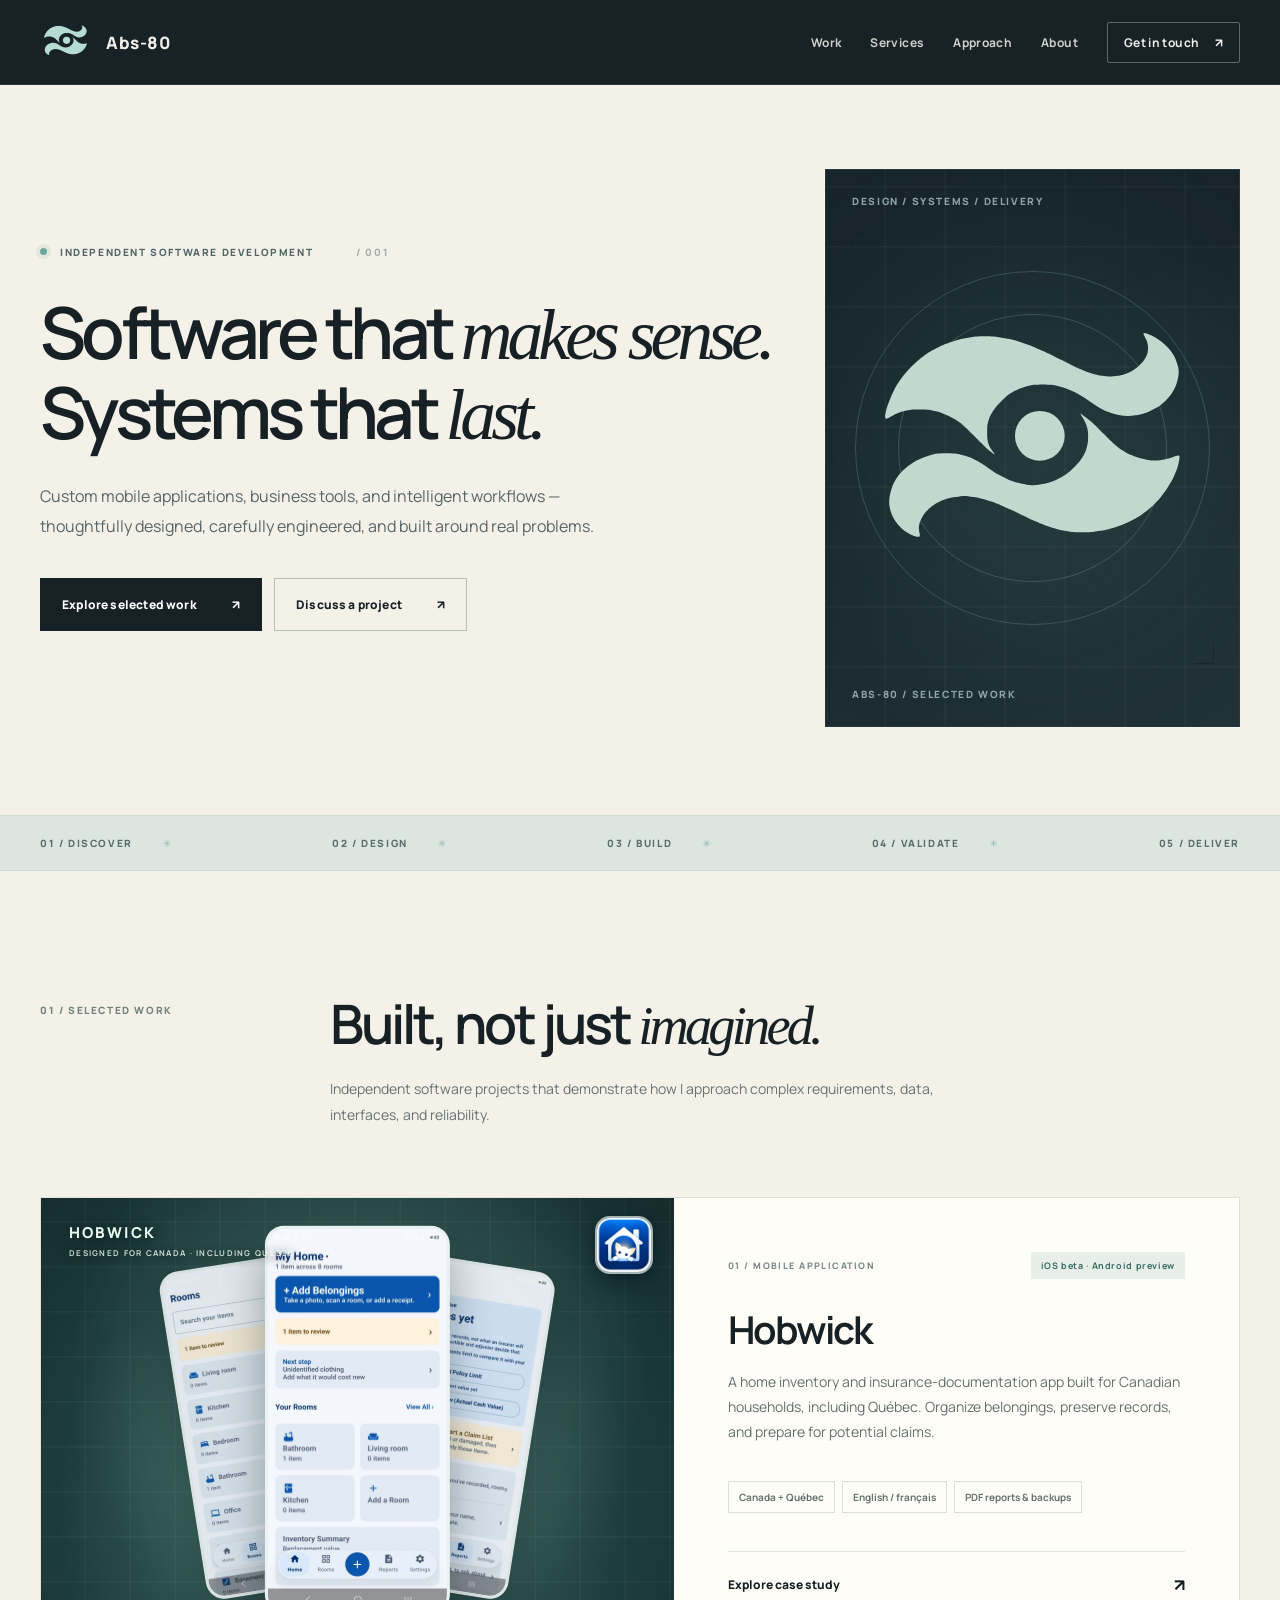
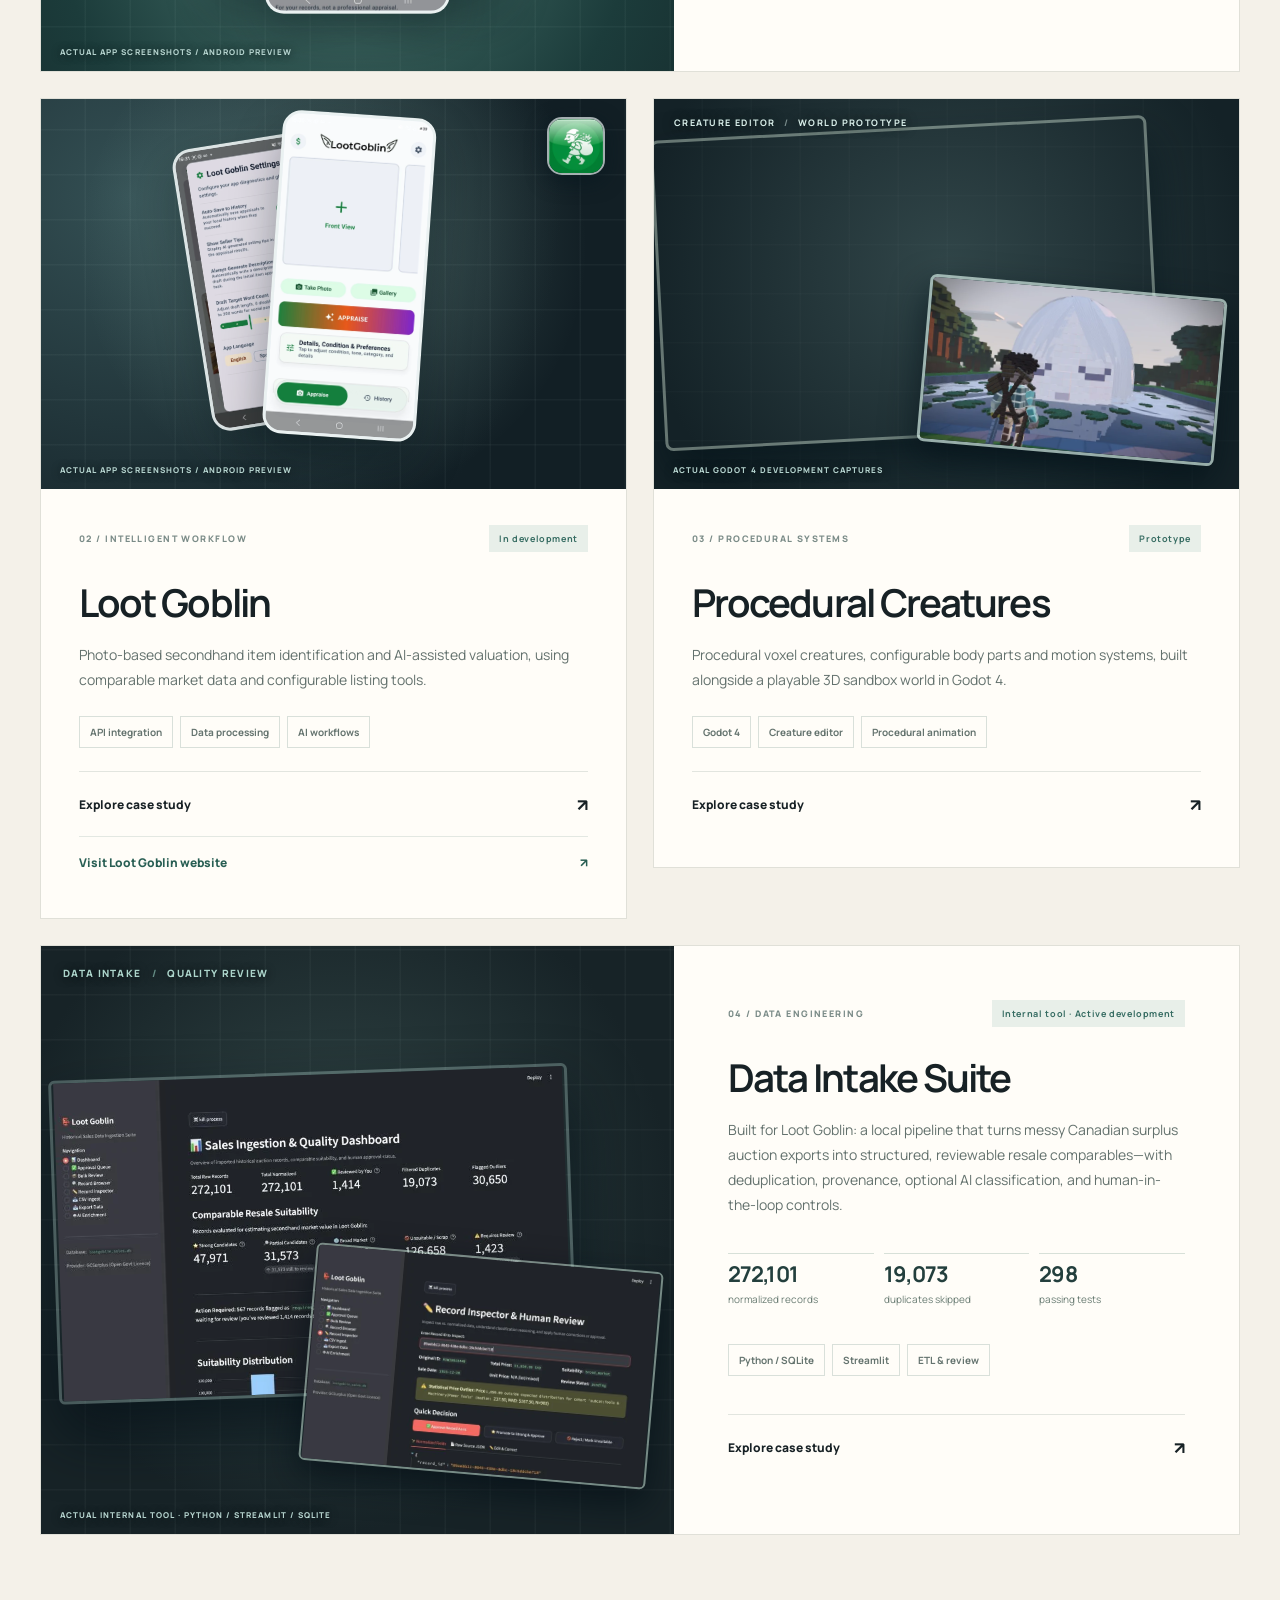
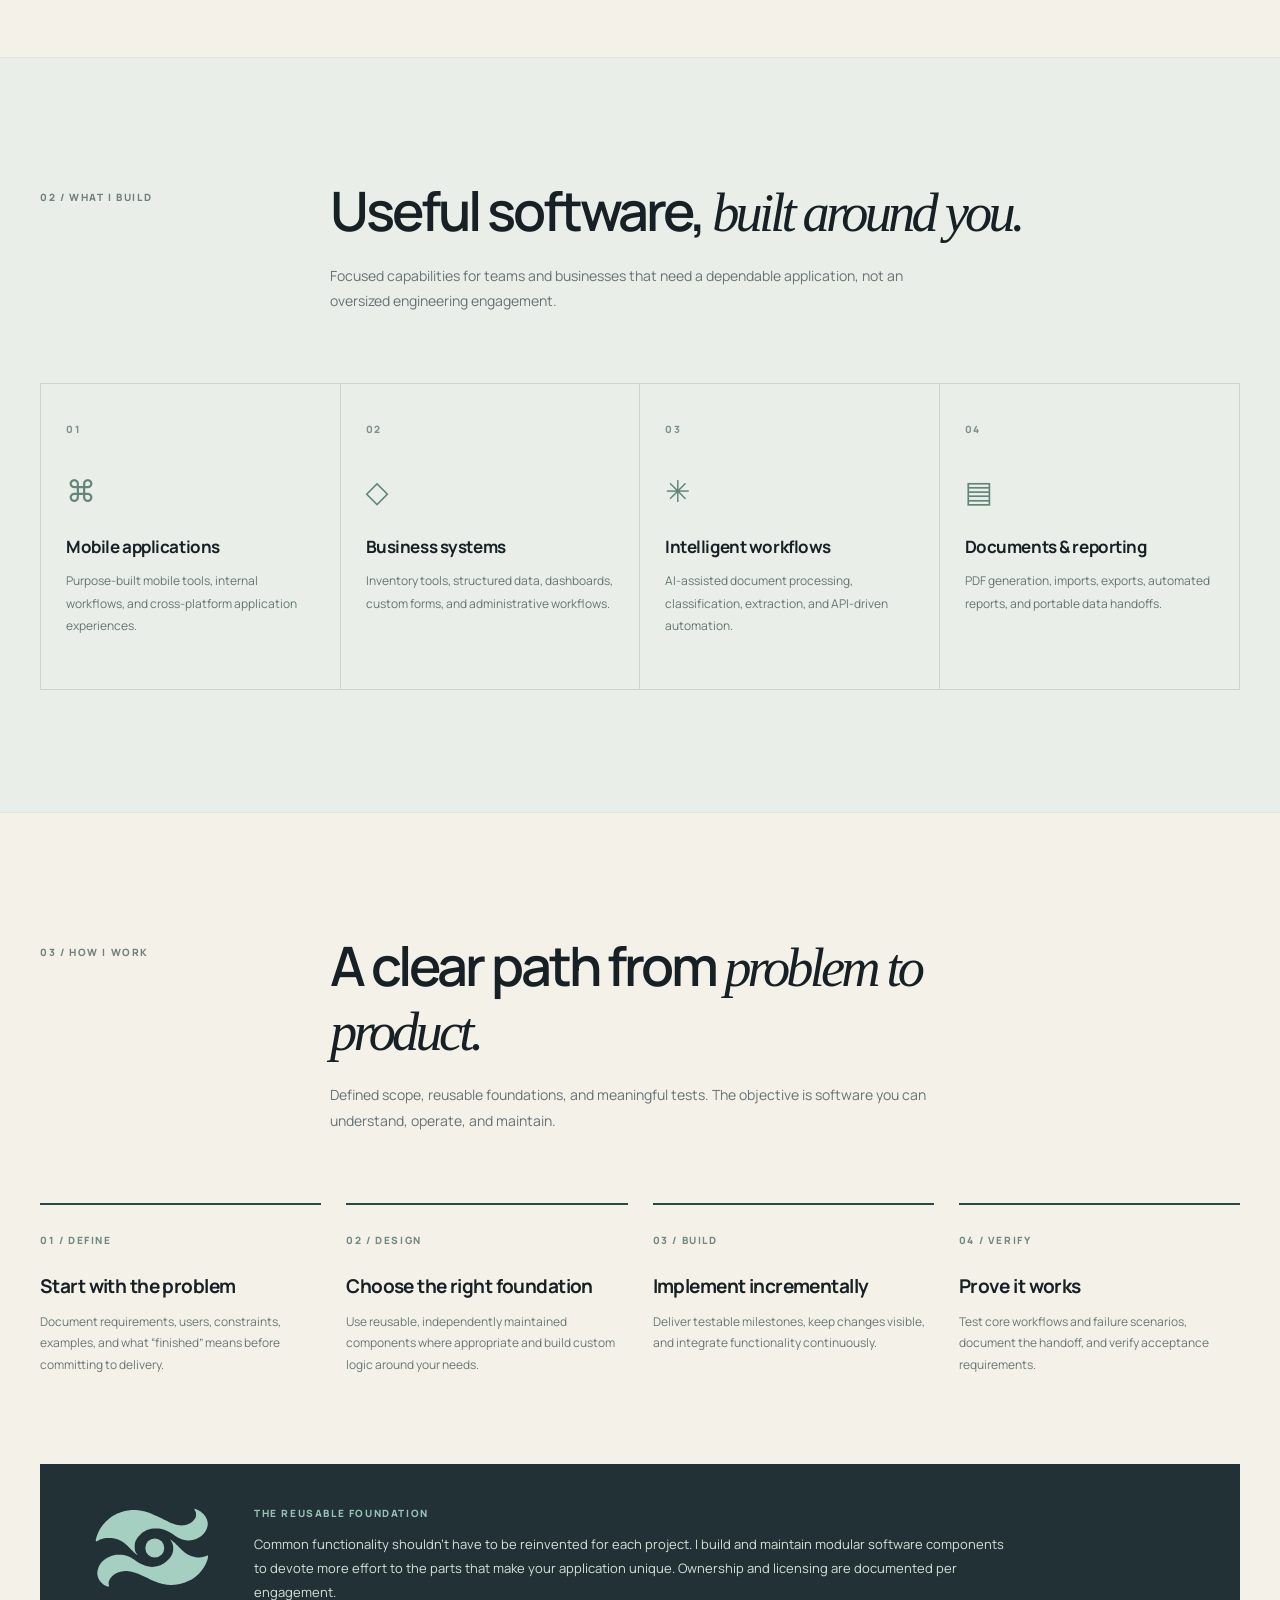
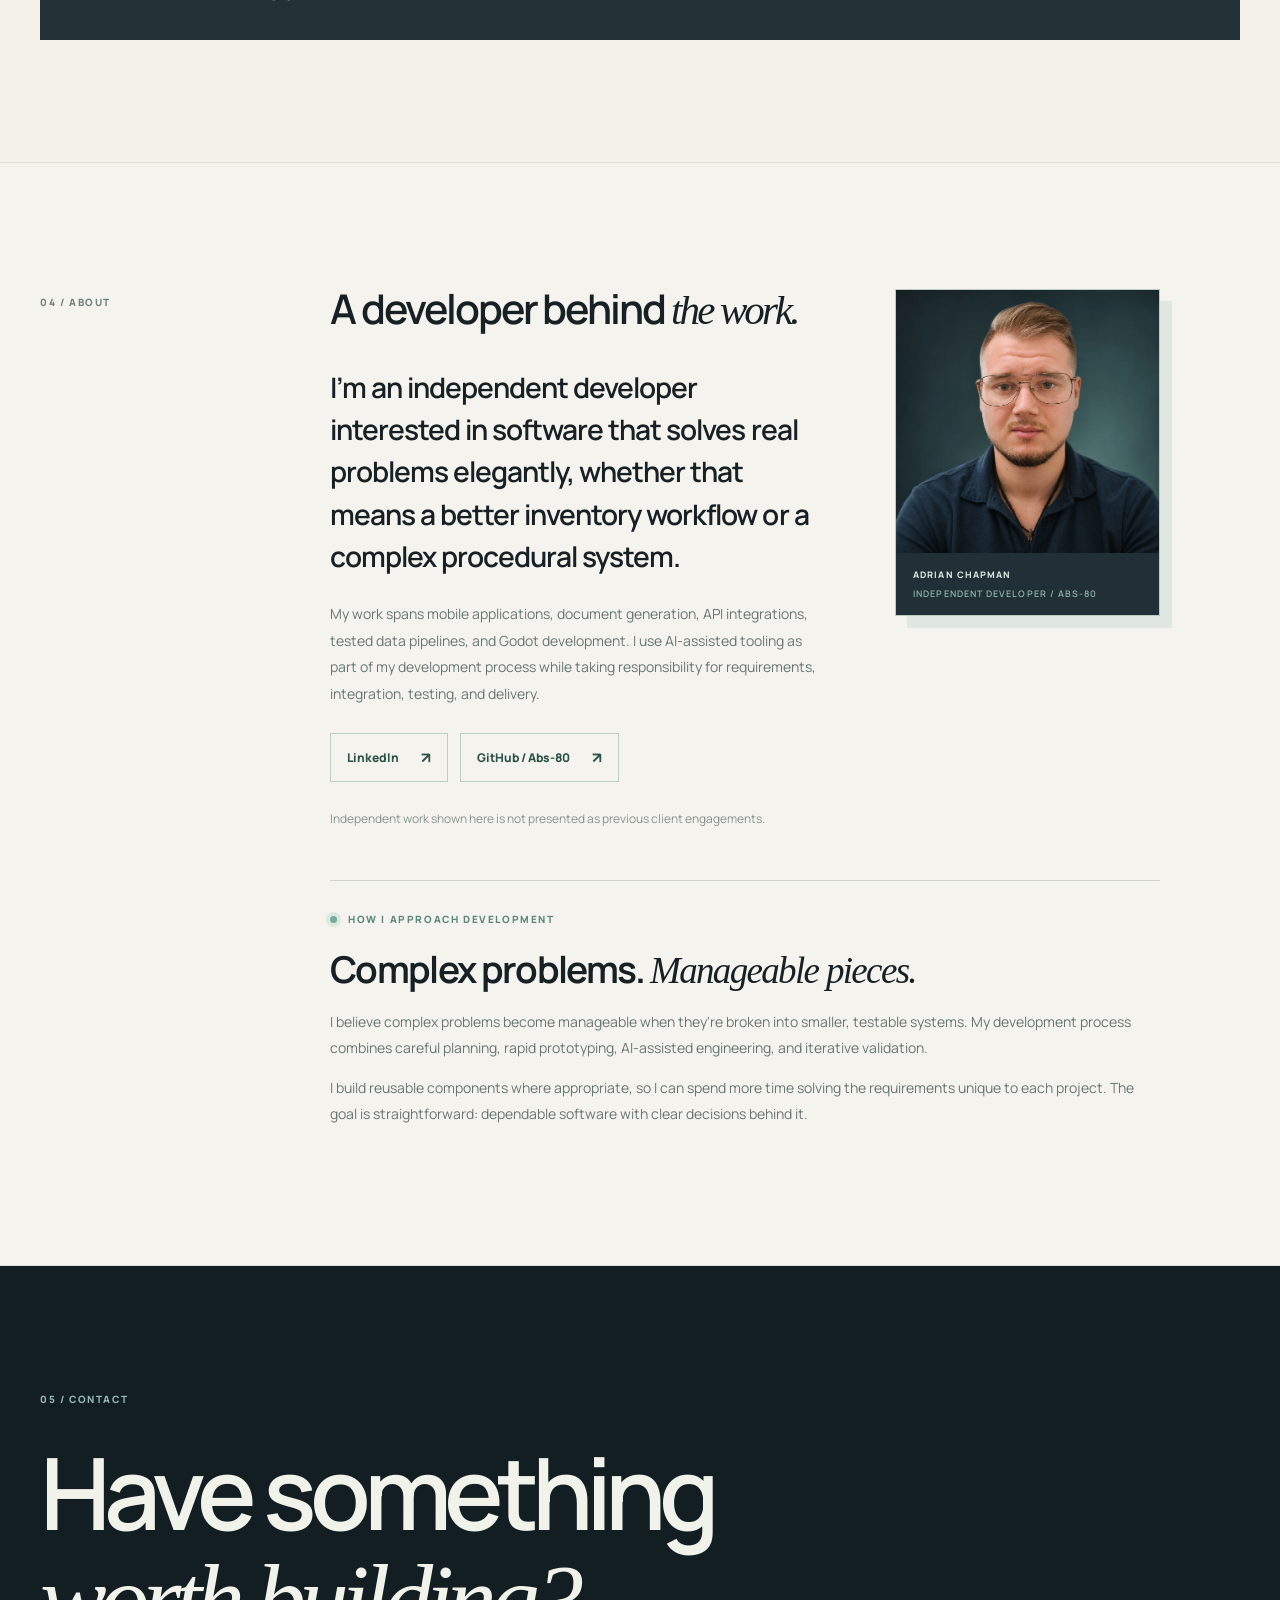
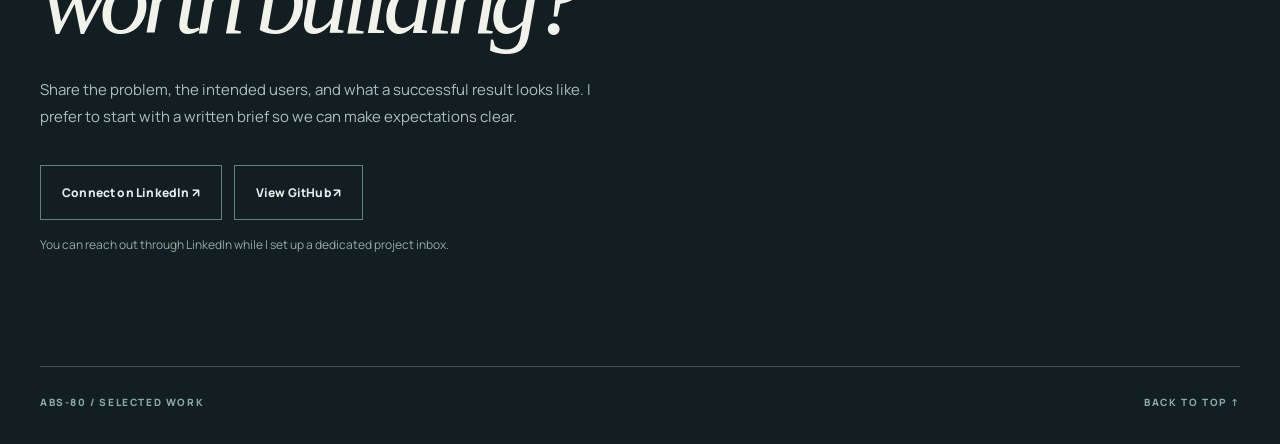
==== commit a04cde98: "Add files via upload" ====
--- a/index.html
+++ b/index.html
@@ -5,12 +5,21 @@
 <meta charset="utf-8"/>
 <meta content="width=device-width, initial-scale=1" name="viewport"/>
 <meta content="#141d21" name="theme-color"/>
-<meta content="Adrian Chapman — independent software developer building mobile applications, business tools, AI integrations, and procedural systems." name="description"/>
+<meta content="Abs-80 is an independent developer portfolio featuring mobile applications, business tools, data engineering, and procedural game systems." name="description"/>
 <meta content="website" property="og:type"/>
-<meta content="Adrian Chapman — Independent Software Developer" property="og:title"/>
+<meta content="Abs-80 — Independent Software Developer" property="og:title"/>
 <meta content="Custom mobile applications, business tools, intelligent workflows, and selected independent projects." property="og:description"/>
 <meta content="https://abs-80.github.io/" property="og:url"/>
-<title>Adrian Chapman — Independent Software Developer</title>
+<meta content="https://abs-80.github.io/assets/social-preview.png" property="og:image"/>
+<meta content="1200" property="og:image:width"/>
+<meta content="630" property="og:image:height"/>
+<meta content="Mint Tide Link emblem and concentric circles on a dark teal grid" property="og:image:alt"/>
+<meta content="summary_large_image" name="twitter:card"/>
+<meta content="Abs-80 — Independent Software Developer" name="twitter:title"/>
+<meta content="Mobile applications, data engineering, business tools, and procedural systems." name="twitter:description"/>
+<meta content="https://abs-80.github.io/assets/social-preview.png" name="twitter:image"/>
+<link href="https://abs-80.github.io/" rel="canonical"/>
+<title>Abs-80 — Independent Software Developer</title>
 <link href="assets/tide-link.svg" rel="icon" type="image/svg+xml"/>
 <link href="styles.css" rel="stylesheet"/>
 </head>
@@ -18,9 +27,9 @@
 <a class="skip-link" href="#main">Skip to content</a>
 <header class="site-header" id="top">
 <div class="nav-shell container">
-<a aria-label="Return to top" class="brand" href="#top">
+<a aria-label="Abs-80 — return to top" class="brand" href="#top">
 <span aria-hidden="true" class="logo"></span>
-<span class="brand-name">Adrian <span>Chapman</span></span>
+<span class="brand-name">Abs-80</span>
 </a>
 <button aria-controls="primary-nav" aria-expanded="false" aria-label="Toggle navigation" class="menu-toggle" type="button">
 <span></span><span></span>
@@ -46,7 +55,7 @@
 <div class="orbit orbit-outer"></div><div class="orbit orbit-inner"></div>
 <div class="hero-logo"></div>
 <div class="art-caption top-caption">DESIGN / SYSTEMS / DELIVERY</div>
-<div class="art-caption bottom-caption">ADRIAN CHAPMAN / SELECTED WORK</div>
+<div class="art-caption bottom-caption">ABS-80 / SELECTED WORK</div>
 <span class="art-corner art-corner-tl"></span><span class="art-corner art-corner-br"></span>
 </div>
 </section>
@@ -238,7 +247,7 @@
 </aside>
 </div>
 </section>
-<section class="contact-section" id="contact"><div class="container contact-inner"><div class="section-number">05 / CONTACT</div><h2>Have something<br/><em>worth building?</em></h2><p>Share the problem, the intended users, and what a successful result looks like. I prefer to start with a written brief so we can make expectations clear.</p><div class="contact-action" id="contact-action"><span class="contact-placeholder">Contact details will appear here once configured.</span></div><div class="contact-footer"><span>ADRIAN CHAPMAN / SELECTED WORK</span><a href="#top">BACK TO TOP ↑</a></div></div></section>
+<section class="contact-section" id="contact"><div class="container contact-inner"><div class="section-number">05 / CONTACT</div><h2>Have something<br/><em>worth building?</em></h2><p>Share the problem, the intended users, and what a successful result looks like. I prefer to start with a written brief so we can make expectations clear.</p><div class="contact-action" id="contact-action"><span class="contact-placeholder">Contact details will appear here once configured.</span></div><div class="contact-footer"><span>ABS-80 / SELECTED WORK</span><a href="#top">BACK TO TOP ↑</a></div></div></section>
 </main>
 <script src="config.js"></script><script src="script.js"></script>
 </body>
--- a/styles.css
+++ b/styles.css
@@ -142,3 +142,8 @@
 @media(max-width:740px){.about-philosophy{grid-column:1;margin-top:8px;padding-top:25px}}
 
 .about-grid > .about-layout{max-width:830px}
+
+/* V8: clear studio identity in navigation, without repeating a personal name. */
+.site-header .brand {font-size:17px;letter-spacing:.035em;gap:15px}
+.site-header .brand-name {white-space:nowrap}
+@media(max-width:740px){.site-header .brand{font-size:15px;gap:11px}}
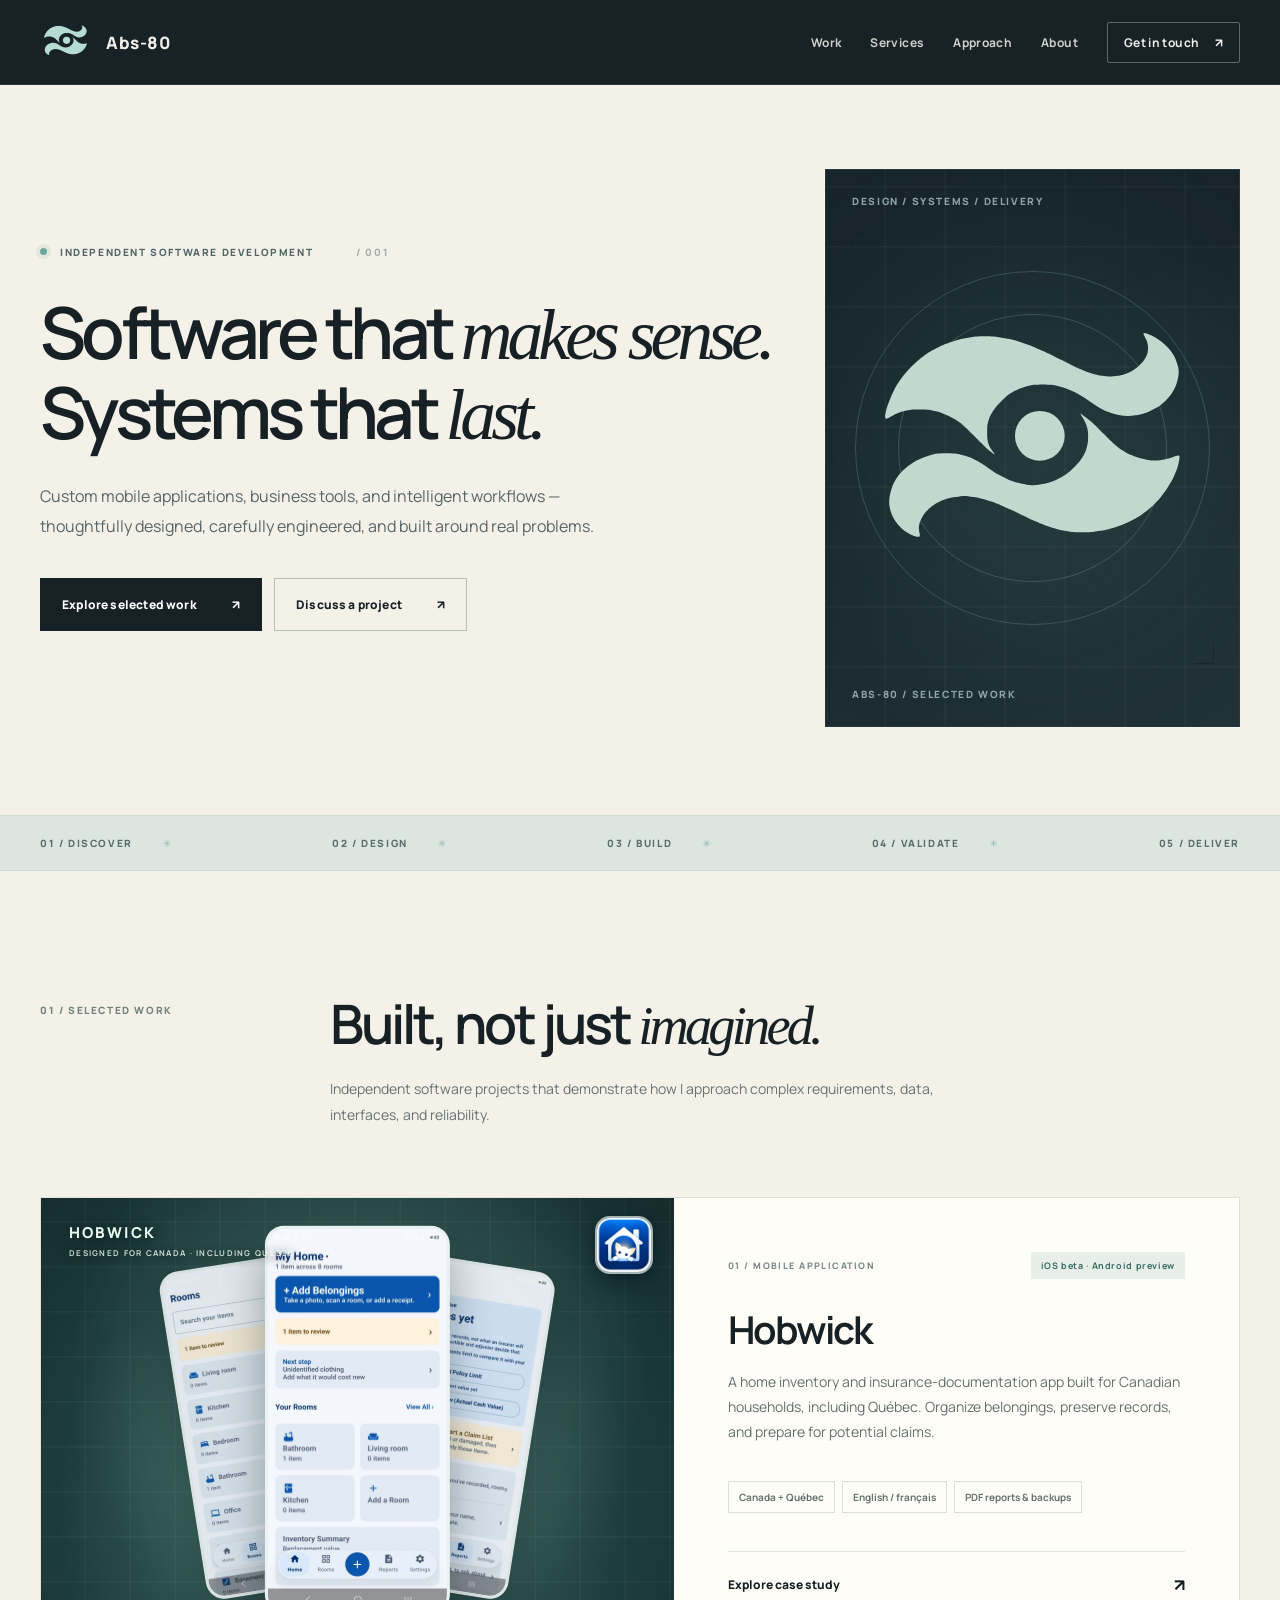
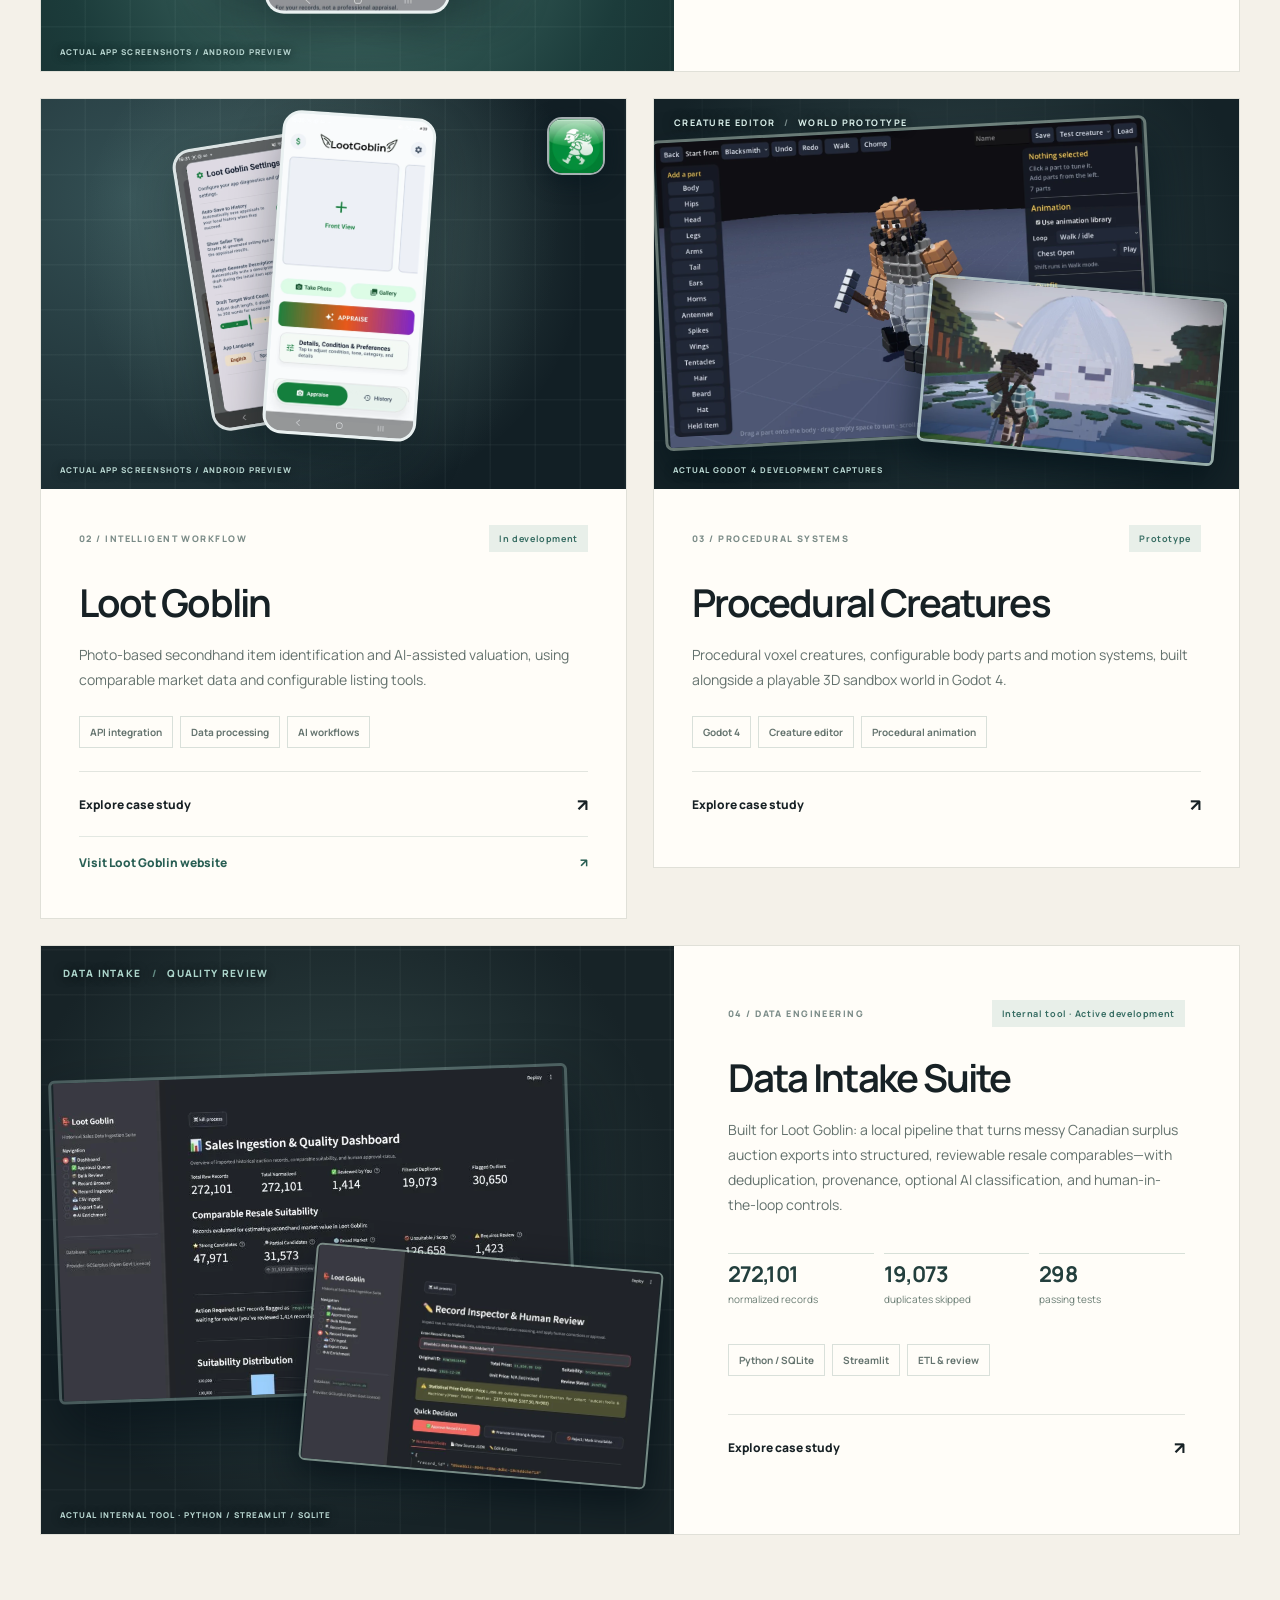
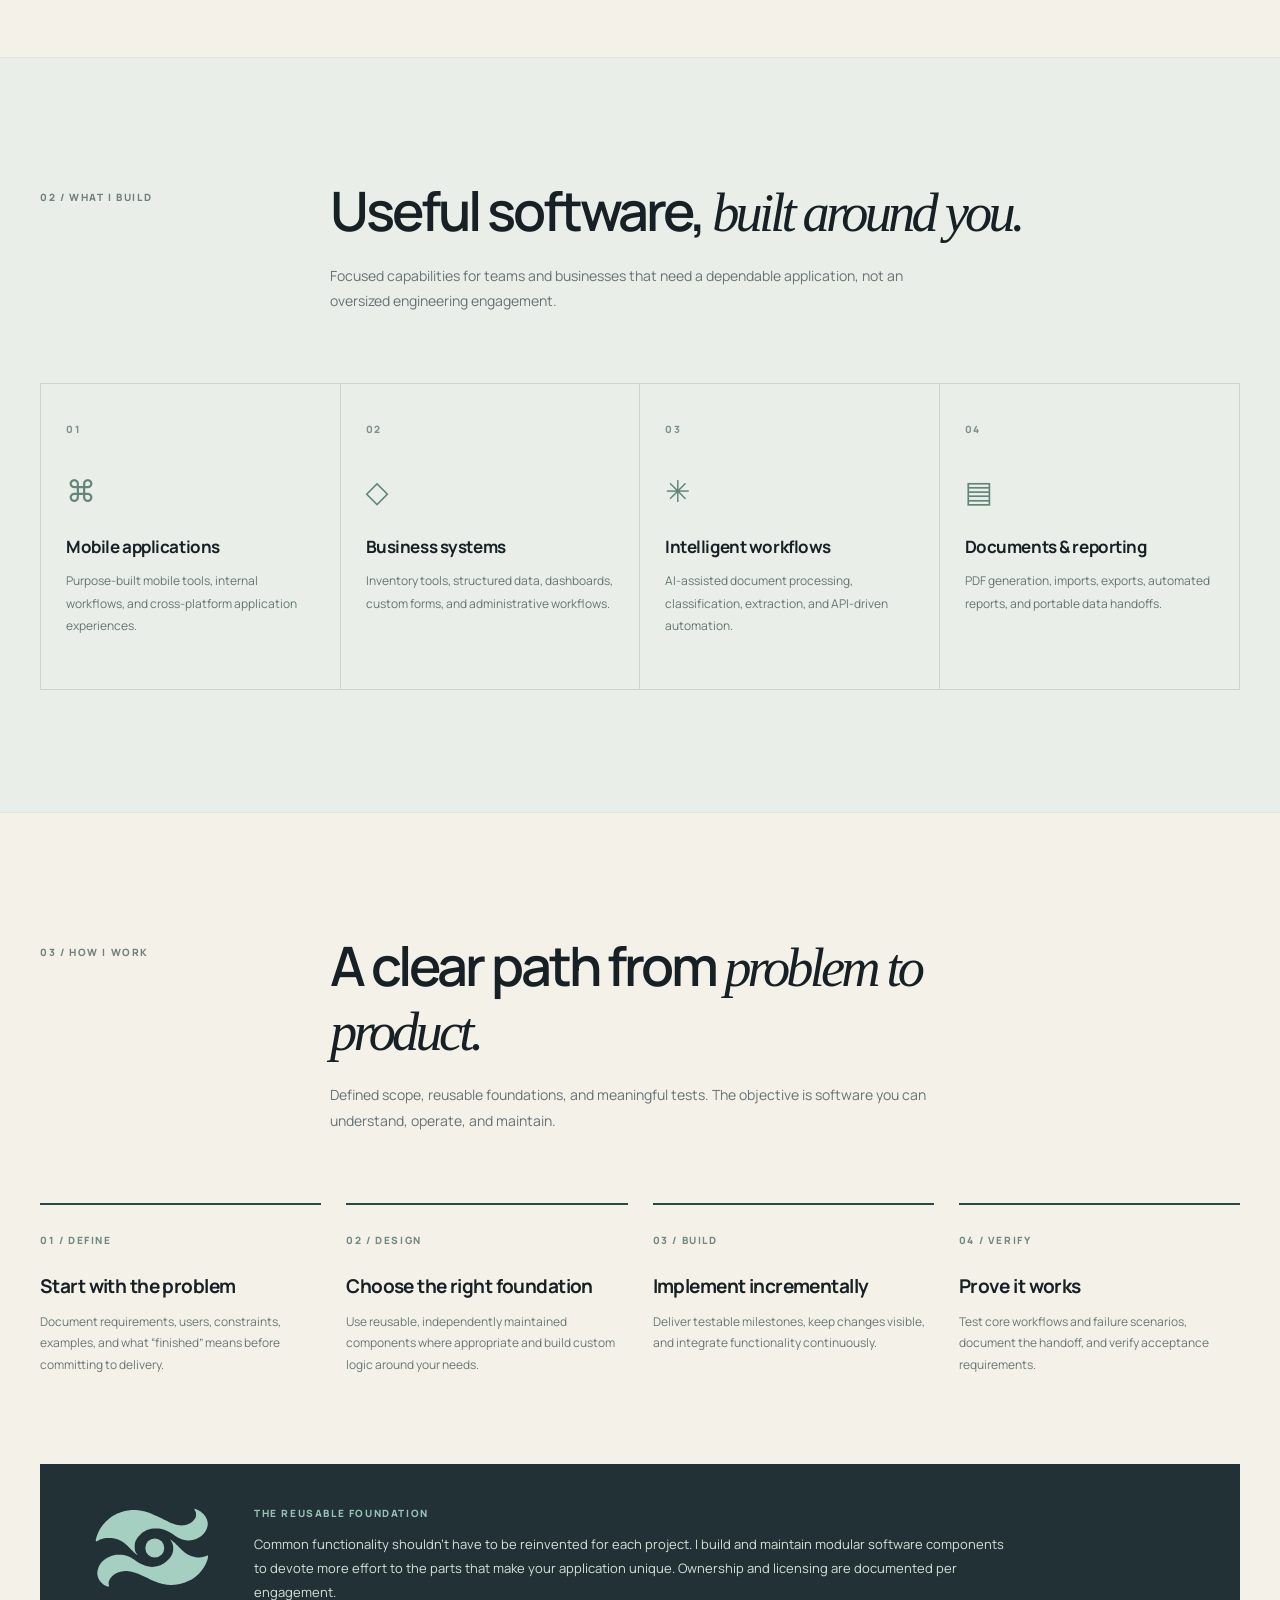
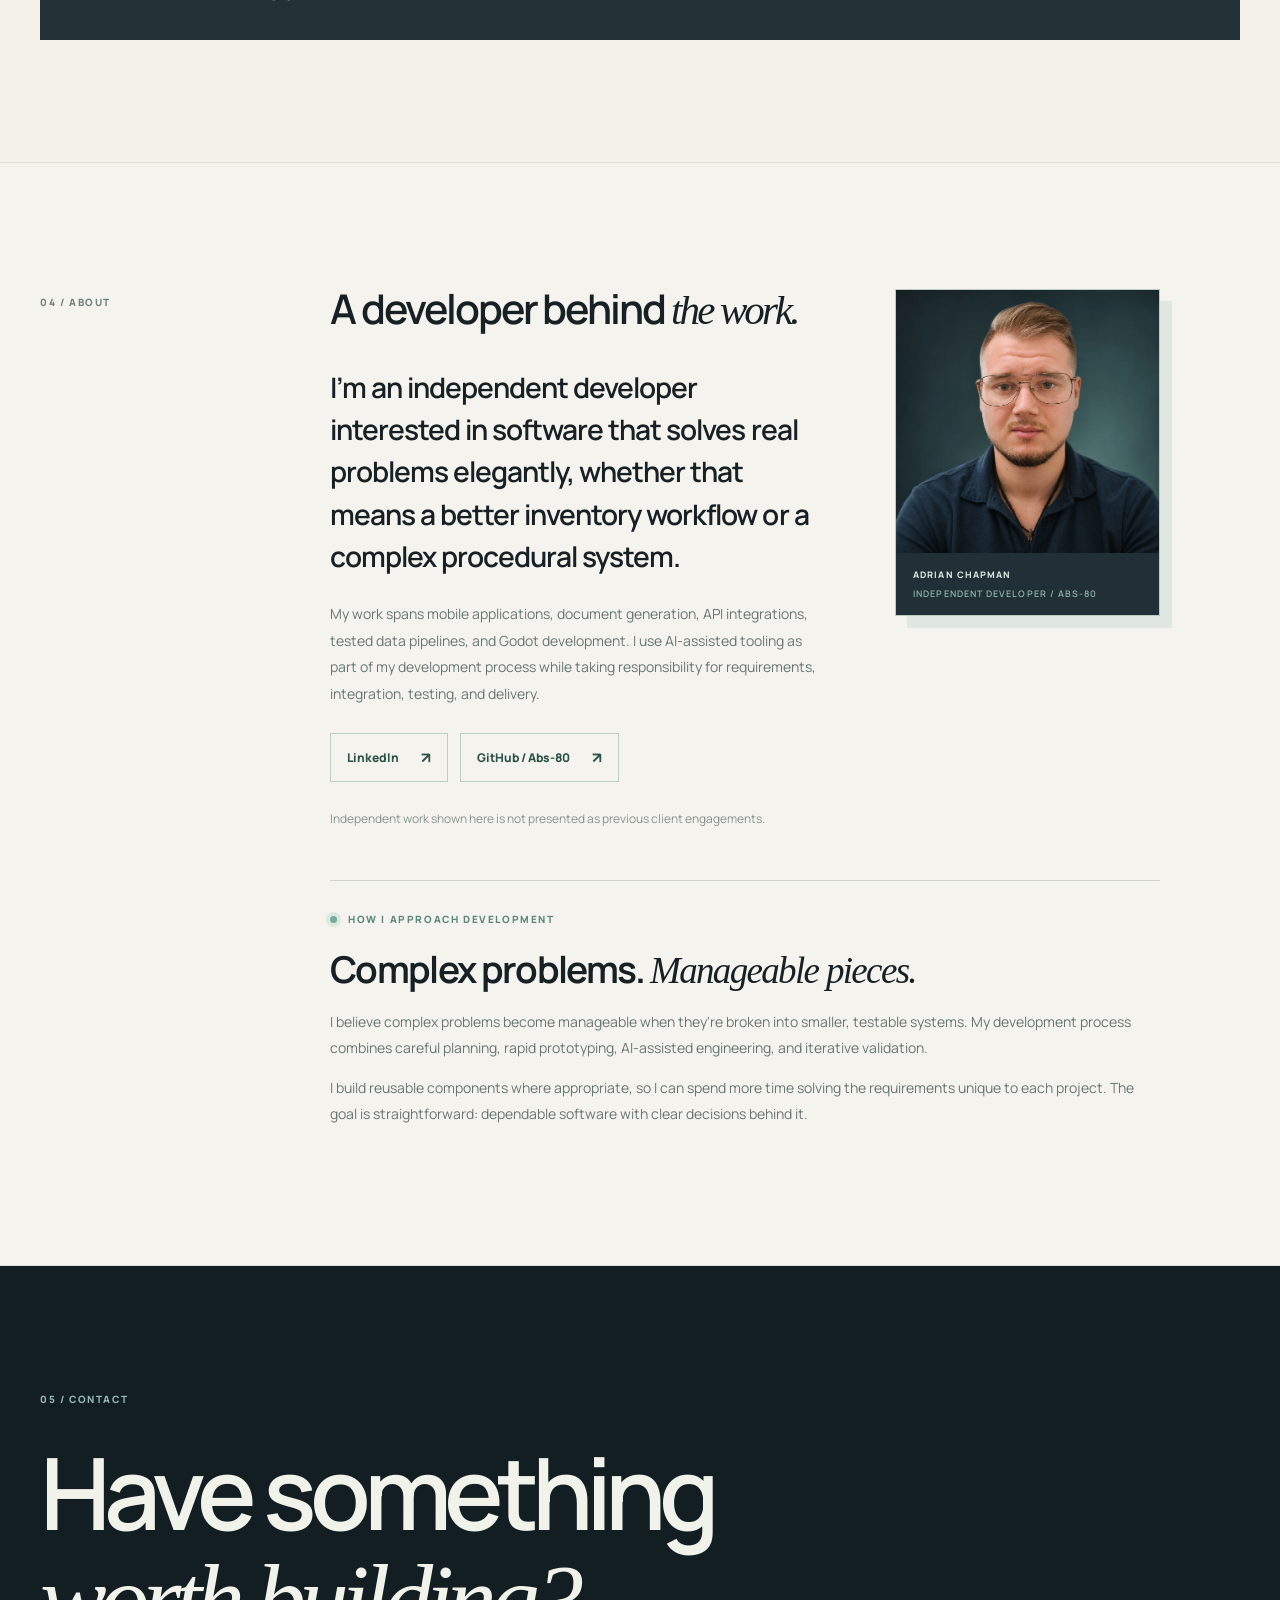
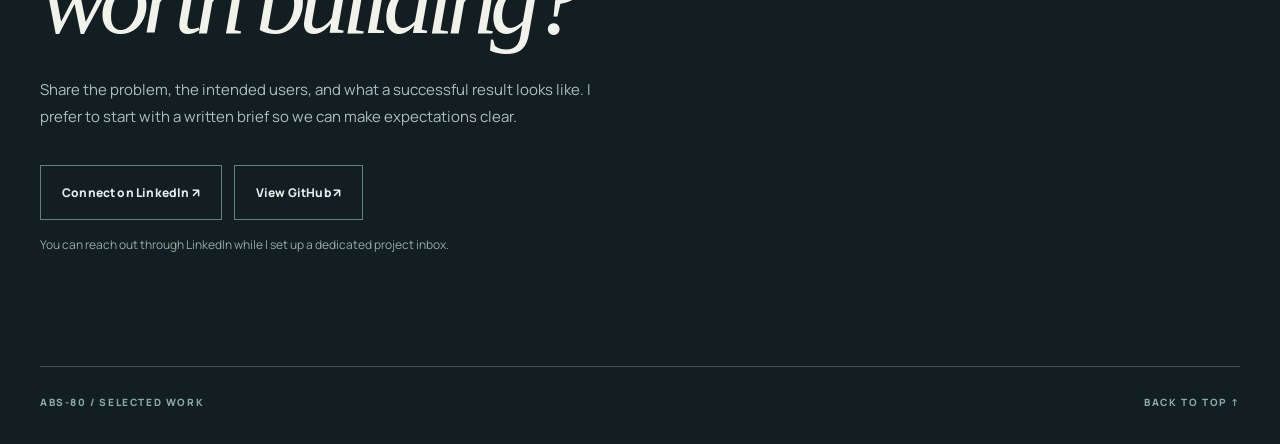
==== commit a218d824: "Add files via upload" ====
--- a/index.html
+++ b/index.html
@@ -5,21 +5,21 @@
 <meta charset="utf-8"/>
 <meta content="width=device-width, initial-scale=1" name="viewport"/>
 <meta content="#141d21" name="theme-color"/>
-<meta content="Abs-80 is an independent developer portfolio featuring mobile applications, business tools, data engineering, and procedural game systems." name="description"/>
+<meta content="Independent development across mobile apps, data systems, and procedural tools. Explore practical software, creative engineering, and the thinking behind each project." name="description"/>
 <meta content="website" property="og:type"/>
-<meta content="Abs-80 — Independent Software Developer" property="og:title"/>
-<meta content="Custom mobile applications, business tools, intelligent workflows, and selected independent projects." property="og:description"/>
+<meta content="Abs-80 — Software That Makes Sense. Systems That Last." property="og:title"/>
+<meta content="Independent development across mobile apps, data systems, and procedural tools. Explore practical software, creative engineering, and the thinking behind each project." property="og:description"/>
 <meta content="https://abs-80.github.io/" property="og:url"/>
 <meta content="https://abs-80.github.io/assets/social-preview.png" property="og:image"/>
 <meta content="1200" property="og:image:width"/>
 <meta content="630" property="og:image:height"/>
 <meta content="Mint Tide Link emblem and concentric circles on a dark teal grid" property="og:image:alt"/>
 <meta content="summary_large_image" name="twitter:card"/>
-<meta content="Abs-80 — Independent Software Developer" name="twitter:title"/>
-<meta content="Mobile applications, data engineering, business tools, and procedural systems." name="twitter:description"/>
+<meta content="Abs-80 — Software That Makes Sense. Systems That Last." name="twitter:title"/>
+<meta content="Independent development across mobile apps, data systems, and procedural tools. Explore practical software, creative engineering, and the thinking behind each project." name="twitter:description"/>
 <meta content="https://abs-80.github.io/assets/social-preview.png" name="twitter:image"/>
 <link href="https://abs-80.github.io/" rel="canonical"/>
-<title>Abs-80 — Independent Software Developer</title>
+<title>Abs-80 — Software That Makes Sense. Systems That Last.</title>
 <link href="assets/tide-link.svg" rel="icon" type="image/svg+xml"/>
 <link href="styles.css" rel="stylesheet"/>
 </head>
@@ -249,6 +249,6 @@
 </section>
 <section class="contact-section" id="contact"><div class="container contact-inner"><div class="section-number">05 / CONTACT</div><h2>Have something<br/><em>worth building?</em></h2><p>Share the problem, the intended users, and what a successful result looks like. I prefer to start with a written brief so we can make expectations clear.</p><div class="contact-action" id="contact-action"><span class="contact-placeholder">Contact details will appear here once configured.</span></div><div class="contact-footer"><span>ABS-80 / SELECTED WORK</span><a href="#top">BACK TO TOP ↑</a></div></div></section>
 </main>
-<script src="config.js"></script><script src="script.js"></script>
+<script src="config.js"></script><script>if (window.PORTFOLIO_CONFIG) window.PORTFOLIO_CONFIG.pageTitle = "Abs-80 — Software That Makes Sense. Systems That Last.";</script><script src="script.js"></script>
 </body>
 </html>
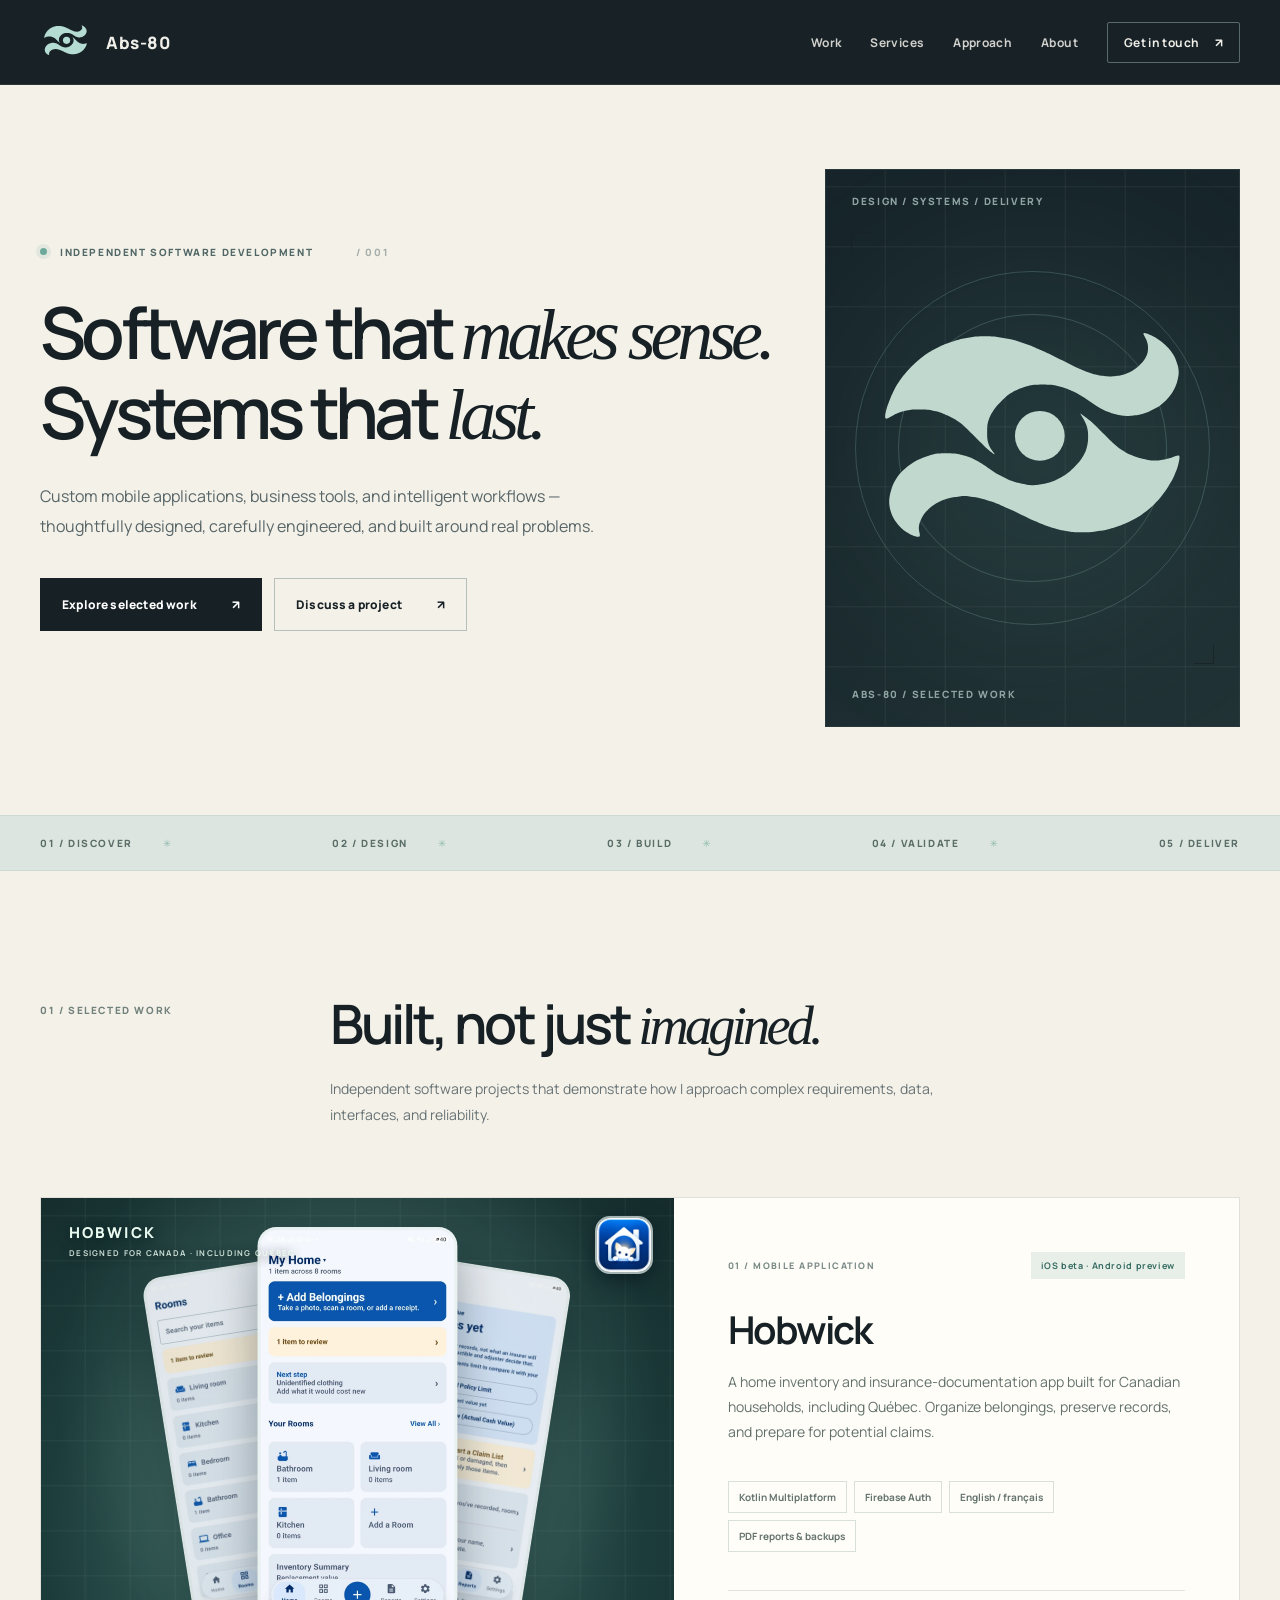
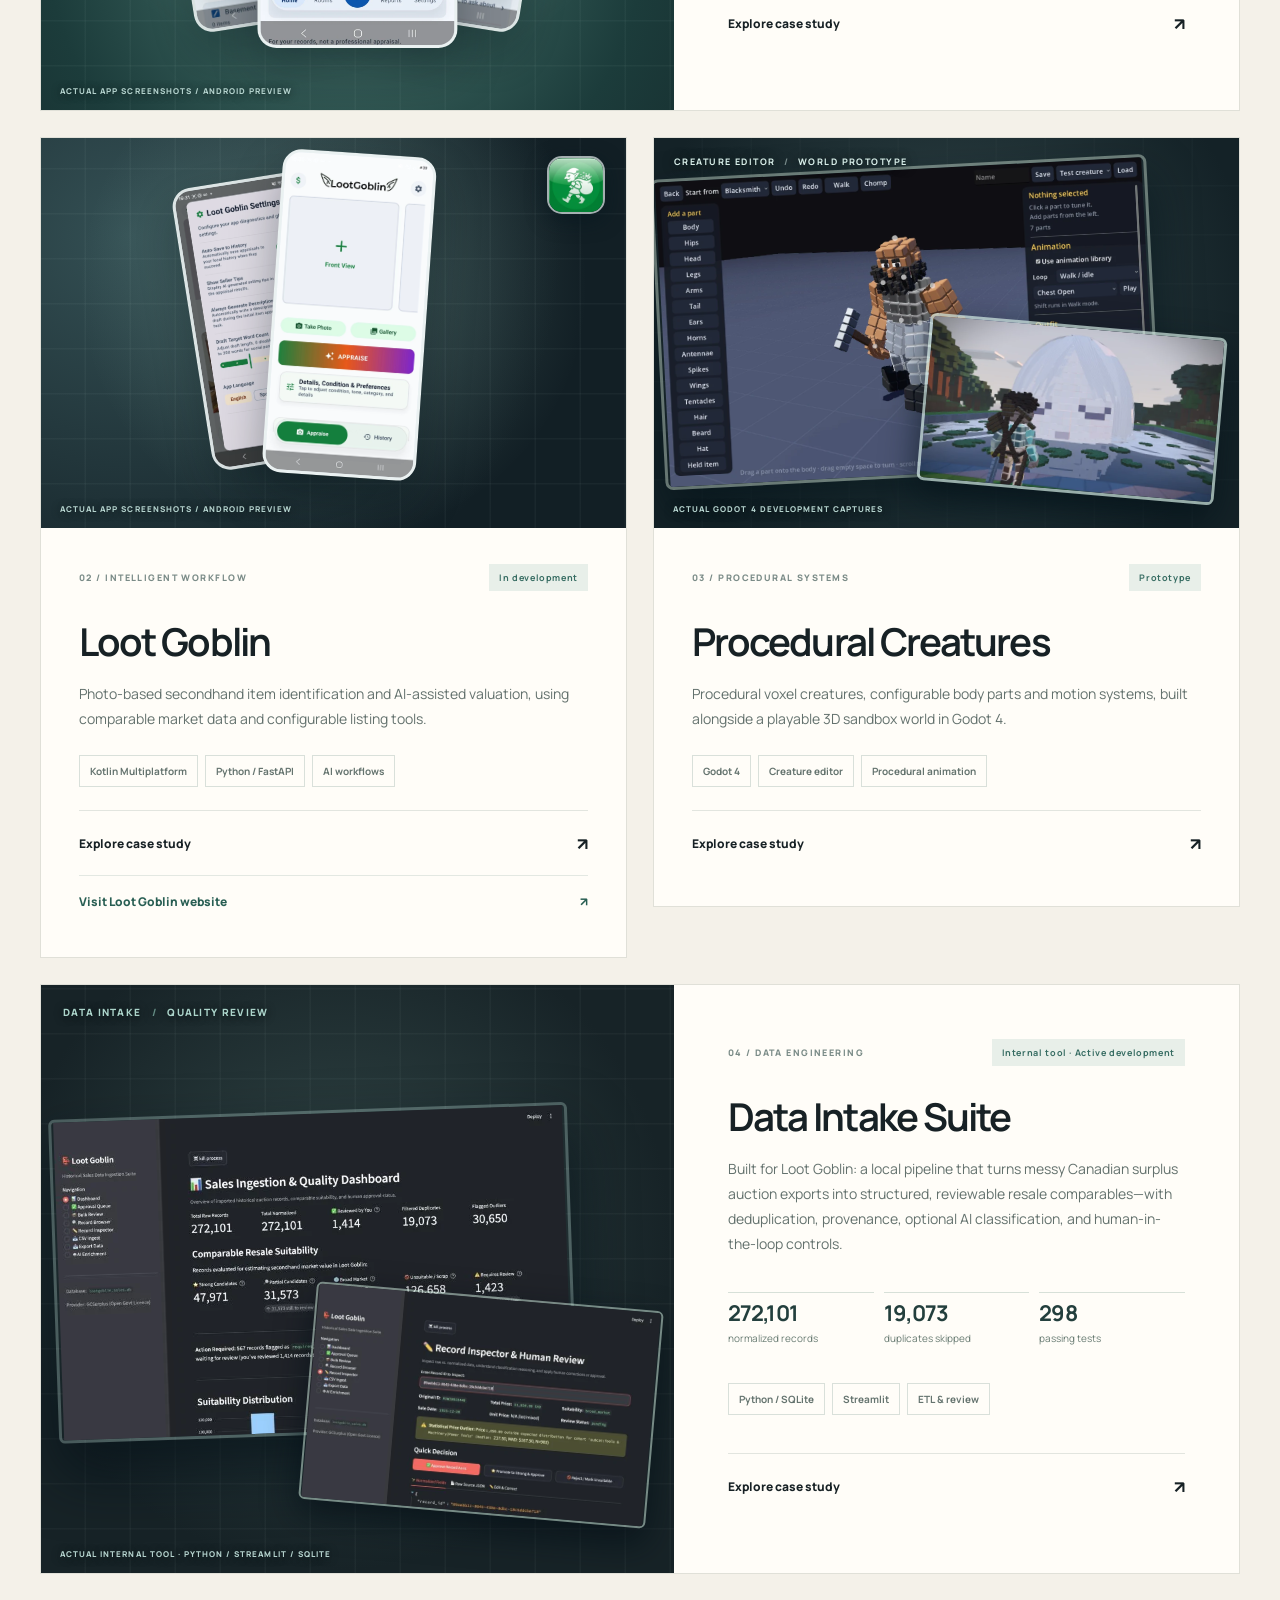
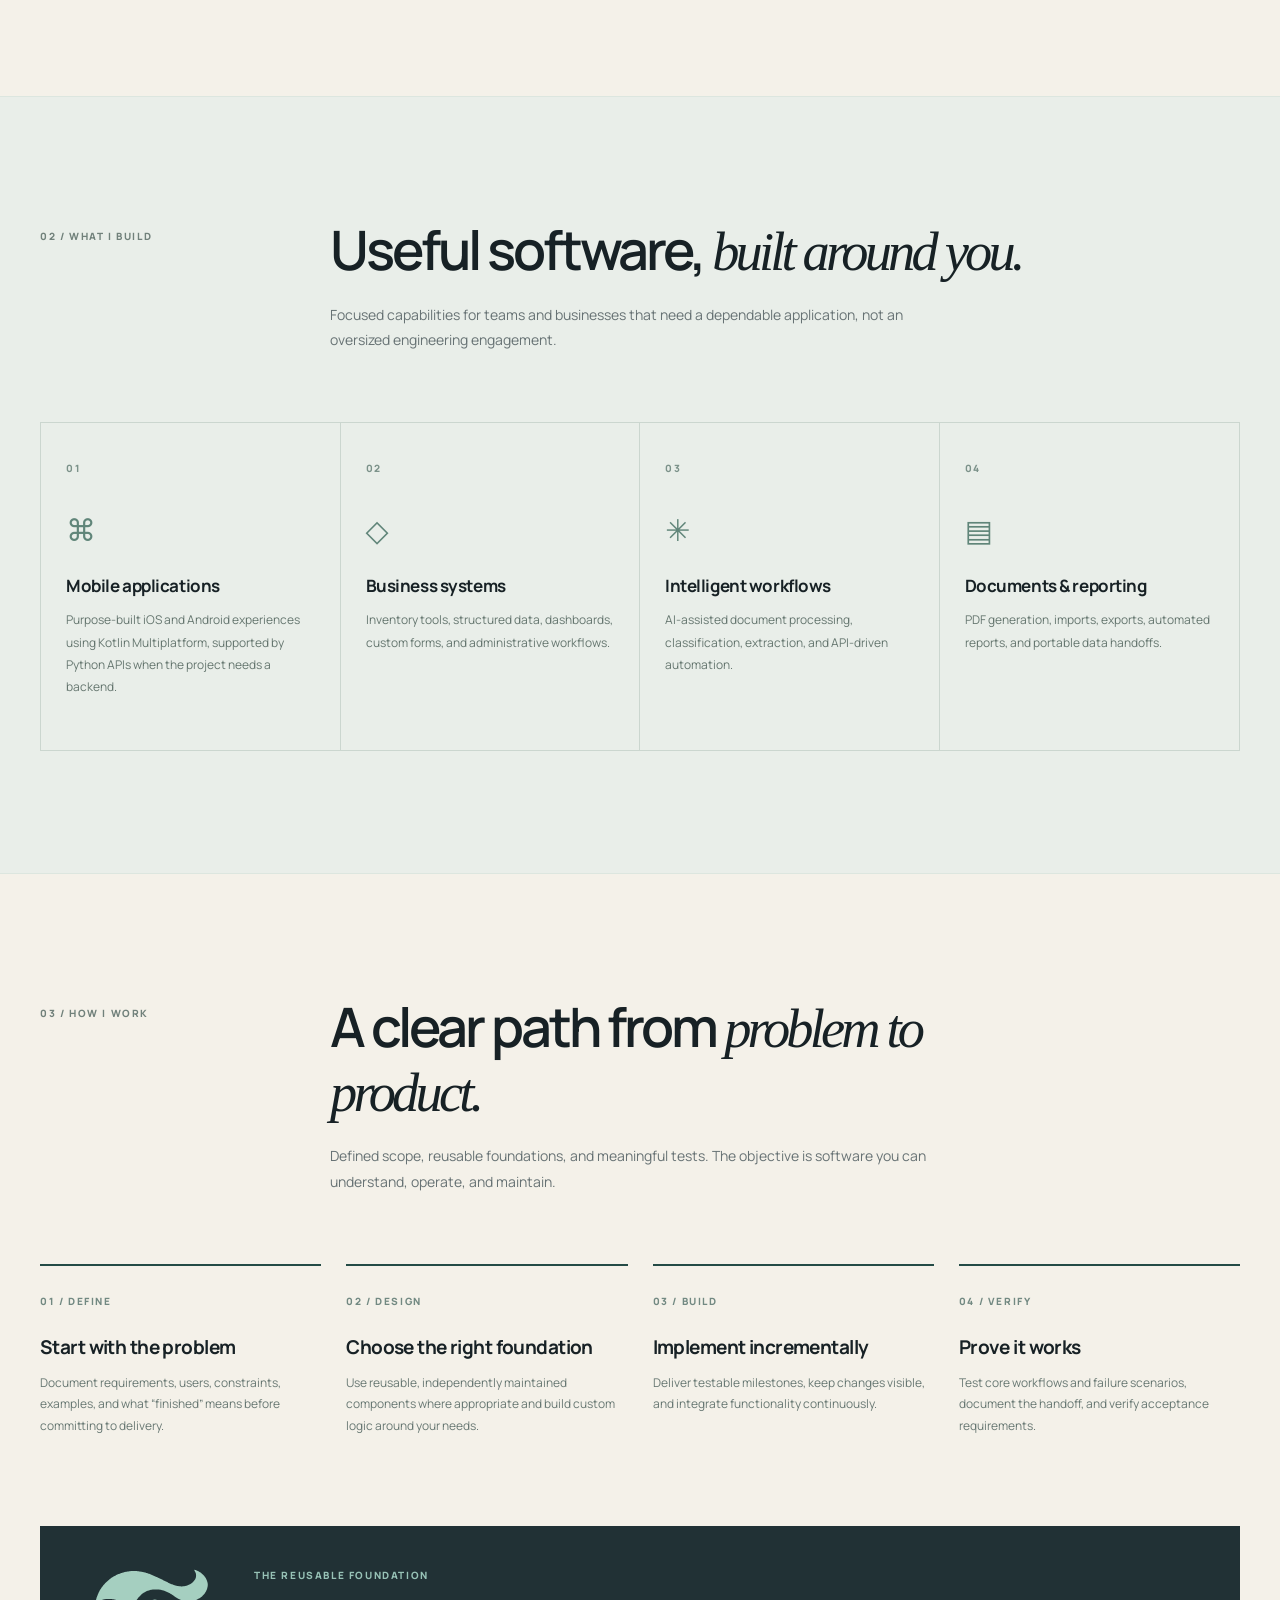
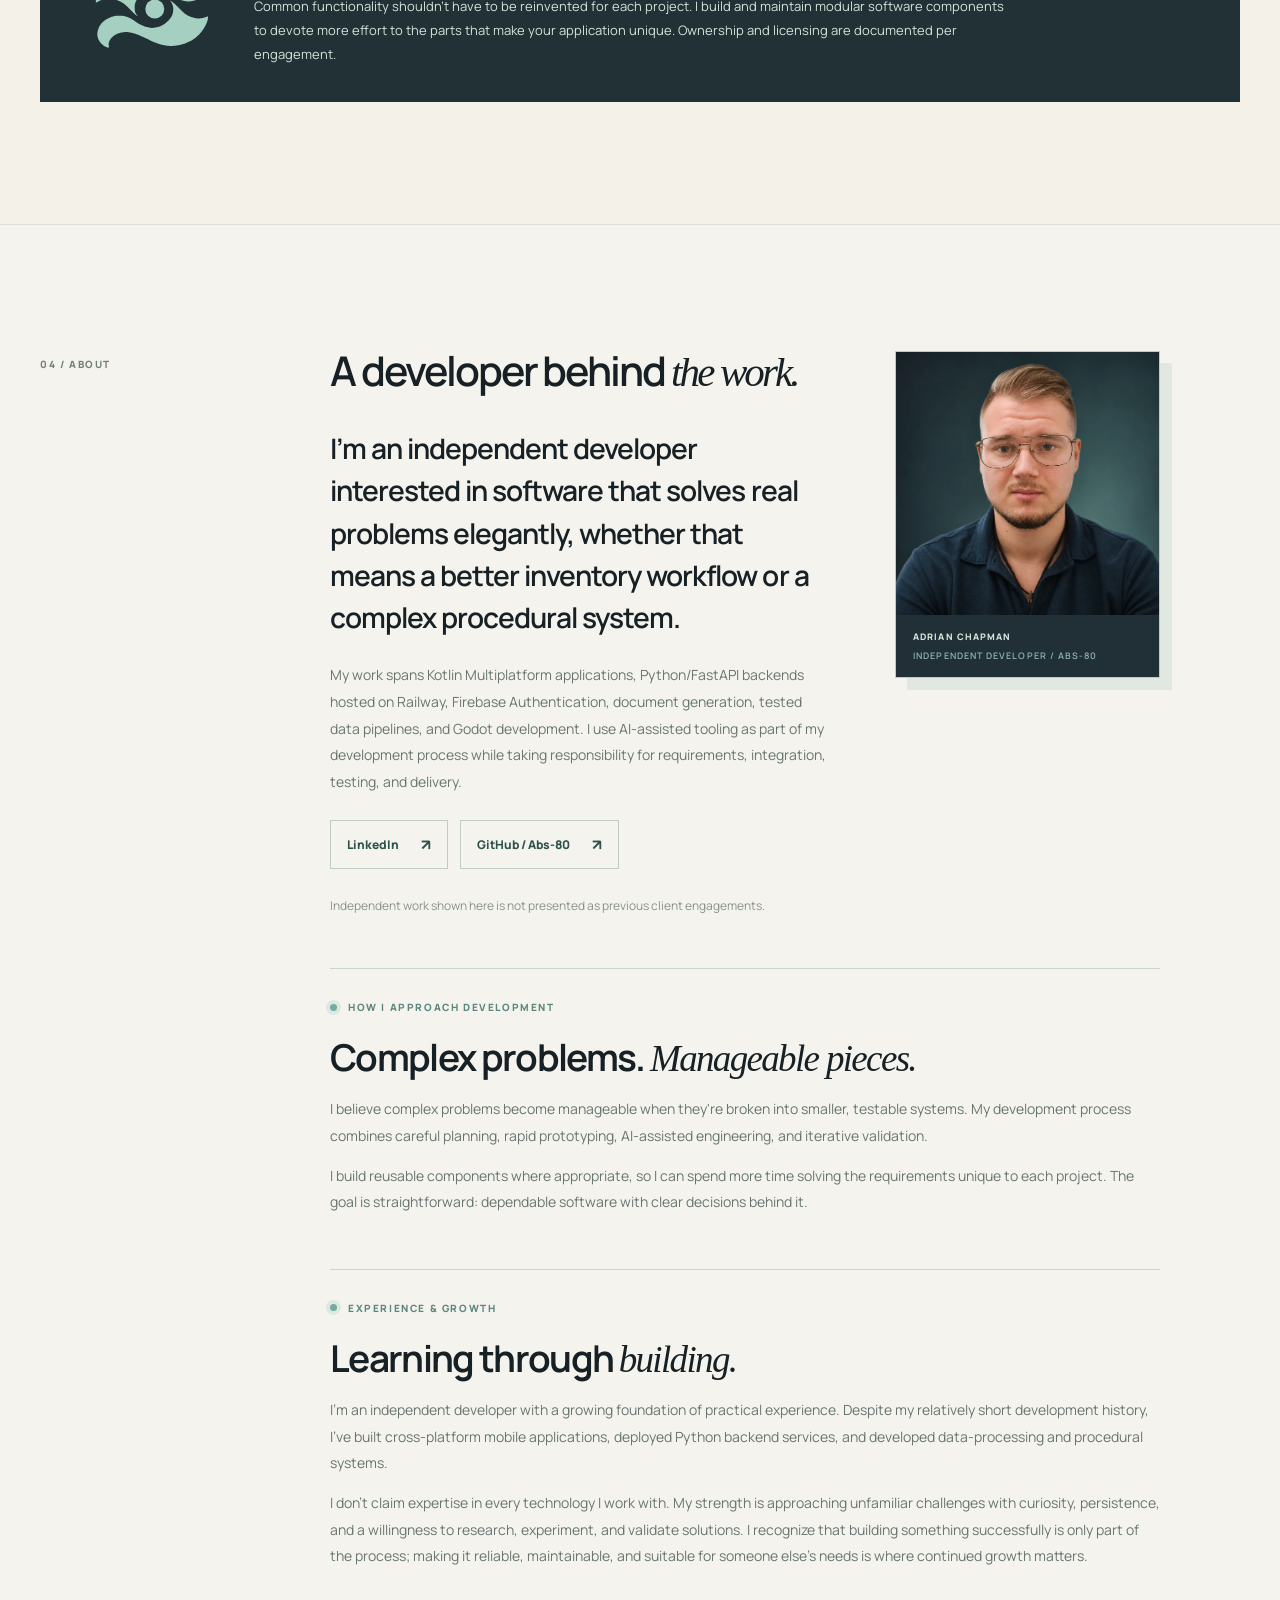
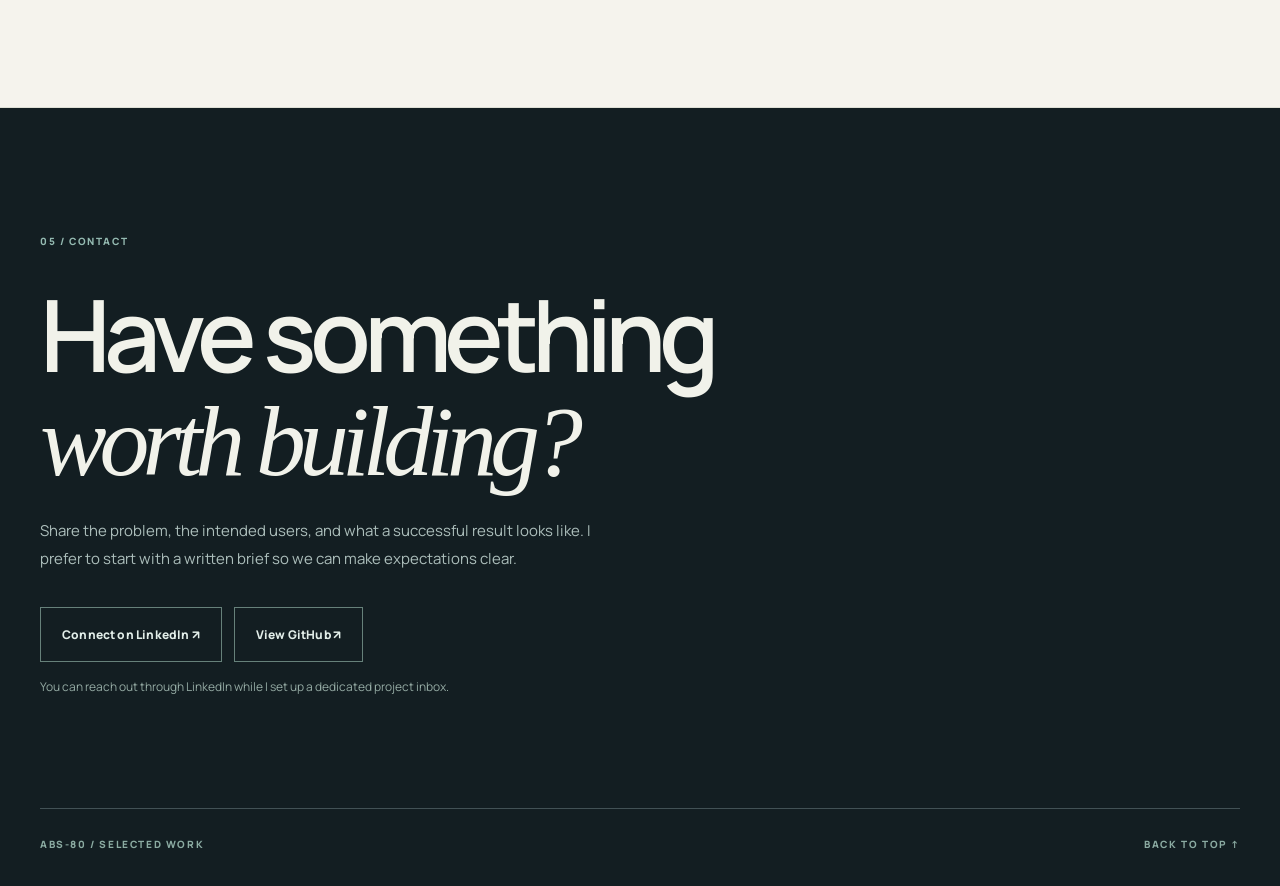
==== commit 001cc424: "Add files via upload" ====
--- a/index.html
+++ b/index.html
@@ -75,7 +75,7 @@
 <img alt="Hobwick app icon: a small house with a creature peeking out" class="project-logo-chip" decoding="async" height="72" loading="lazy" src="assets/hobwick-app-icon.webp" width="72"/></div>
 <div class="project-content"><div class="project-topline"><span>01 / MOBILE APPLICATION</span><span class="status">iOS beta · Android preview</span></div>
 <h3>Hobwick</h3><p>A home inventory and insurance-documentation app built for Canadian households, including Québec. Organize belongings, preserve records, and prepare for potential claims.</p>
-<div class="chips"><span>Canada + Québec</span><span>English / français</span><span>PDF reports &amp; backups</span></div>
+<div class="chips"><span>Kotlin Multiplatform</span><span>Firebase Auth</span><span>English / français</span><span>PDF reports &amp; backups</span></div>
 <button aria-haspopup="dialog" class="case-study-trigger" data-case-dialog="case-hobwick" type="button">Explore case study <span aria-hidden="true">↗</span></button>
 </div>
 </article>
@@ -90,7 +90,7 @@
 </div>
 <div class="project-content"><div class="project-topline"><span>02 / INTELLIGENT WORKFLOW</span><span class="status">In development</span></div>
 <h3>Loot Goblin</h3><p>Photo-based secondhand item identification and AI-assisted valuation, using comparable market data and configurable listing tools.</p>
-<div class="chips"><span>API integration</span><span>Data processing</span><span>AI workflows</span></div>
+<div class="chips"><span>Kotlin Multiplatform</span><span>Python / FastAPI</span><span>AI workflows</span></div>
 <button aria-haspopup="dialog" class="case-study-trigger" data-case-dialog="case-loot-goblin" type="button">Explore case study <span aria-hidden="true">↗</span></button><a class="project-external" href="https://www.lootgoblin.tech/" rel="noopener noreferrer" target="_blank">Visit Loot Goblin website <span aria-hidden="true">↗</span></a>
 </div>
 </article>
@@ -134,13 +134,14 @@
 <div class="case-modal-top"><span>01 / MOBILE APPLICATION / CASE STUDY</span><button aria-label="Close Hobwick case study" class="case-modal-close" type="button">✕</button></div>
 <div class="case-identity">
 <div class="case-identity-text"><h2 id="case-title-hobwick">Hobwick</h2>
-<p class="case-modal-subtitle" id="case-desc-hobwick">Canadian home inventory · English &amp; French · iOS beta</p></div>
+<p class="case-modal-subtitle" id="case-desc-hobwick">Kotlin Multiplatform · Canadian home inventory · iOS beta</p></div>
 <img class="case-app-icon" src="assets/hobwick-app-icon.webp" width="96" height="96" decoding="async" alt="Hobwick app icon showing a small creature peeking from a house"/>
 </div>
 <div aria-label="Project screenshots" class="case-gallery"><figure><a aria-label="Open full-size screenshot: Home &amp; capture" href="assets/hobwick-home.webp" rel="noopener noreferrer" target="_blank"><img alt="Hobwick home page showing add belongings, room organization, and item review" decoding="async" height="1536" loading="lazy" src="assets/hobwick-home.webp" width="716"/></a><figcaption>Home &amp; capture <span aria-hidden="true">↗</span></figcaption></figure><figure><a aria-label="Open full-size screenshot: Reports &amp; claim tools" href="assets/hobwick-reports.webp" rel="noopener noreferrer" target="_blank"><img alt="Hobwick reports page with claim list, insurance report and signed report" decoding="async" height="1536" loading="lazy" src="assets/hobwick-reports.webp" width="716"/></a><figcaption>Reports &amp; claim tools <span aria-hidden="true">↗</span></figcaption></figure><figure><a aria-label="Open full-size screenshot: Room organization" href="assets/hobwick-rooms.webp" rel="noopener noreferrer" target="_blank"><img alt="Hobwick room directory and item counts" decoding="async" height="1536" loading="lazy" src="assets/hobwick-rooms.webp" width="716"/></a><figcaption>Room organization <span aria-hidden="true">↗</span></figcaption></figure><figure><a aria-label="Open full-size screenshot: Broker &amp; backup tools" href="assets/hobwick-broker.webp" rel="noopener noreferrer" target="_blank"><img alt="Hobwick insurance broker tools and export everything option" decoding="async" height="1536" loading="lazy" src="assets/hobwick-broker.webp" width="716"/></a><figcaption>Broker &amp; backup tools <span aria-hidden="true">↗</span></figcaption></figure></div><div class="case-modal-sections">
 <section><h3>The challenge</h3><p>Help Canadian households—including residents of Québec—document their belongings before theft, fire, flooding, or another loss, without confusing inventory values with insurance coverage.</p></section>
 <section><h3>The solution</h3><p>Room-by-room organization, whole-room and item photo capture, receipt intake, backup and restore, exports, and claim-oriented PDF reports. The interface supports English and French.</p></section>
 <section><h3>Engineering focus</h3><p>Localization for Canadian and Québec users, recoverable and portable records, configurable currency display, valuation disclaimers, and practical insurer/broker reporting workflows.</p></section>
+<section><h3>Technical architecture</h3><p>Built with Kotlin Multiplatform for iOS and Android, supported by a shared Python/FastAPI backend hosted on Railway. Firebase Authentication identity tokens are verified server-side before protected requests. The API manages Gemini-powered item and room analysis without distributing AI credentials inside the app; photos are processed in memory rather than stored by the server.</p></section>
 </div><p class="case-disclaimer">Hobwick organizes records; coverage and claim outcomes depend on the individual insurance policy and insurer.</p>
 <div class="case-modal-footer"><span>INDEPENDENT PROJECT · HOBWICK</span><button class="case-modal-close case-modal-done" type="button">Close case study <span aria-hidden="true">↗</span></button></div>
 </div>
@@ -150,13 +151,14 @@
 <div class="case-modal-top"><span>02 / INTELLIGENT WORKFLOW / CASE STUDY</span><button aria-label="Close Loot Goblin case study" class="case-modal-close" type="button">✕</button></div>
 <div class="case-identity">
 <div class="case-identity-text"><h2 id="case-title-loot-goblin">Loot Goblin</h2>
-<p class="case-modal-subtitle" id="case-desc-loot-goblin">AI-assisted appraisal · Market comparables · In development</p></div>
+<p class="case-modal-subtitle" id="case-desc-loot-goblin">Kotlin Multiplatform · AI-assisted appraisal · In development</p></div>
 <img class="case-app-icon" src="assets/loot-goblin-app-icon.webp" width="96" height="96" decoding="async" alt="Loot Goblin app icon showing a white goblin with a sack of valuables"/>
 </div>
 <div aria-label="Project screenshots" class="case-gallery"><figure><a aria-label="Open full-size screenshot: Photo appraisal" href="assets/loot-appraise.webp" rel="noopener noreferrer" target="_blank"><img alt="Loot Goblin appraisal home page with photo and gallery capture actions" decoding="async" height="1536" loading="lazy" src="assets/loot-appraise.webp" width="716"/></a><figcaption>Photo appraisal <span aria-hidden="true">↗</span></figcaption></figure><figure><a aria-label="Open full-size screenshot: Output settings" href="assets/loot-settings.webp" rel="noopener noreferrer" target="_blank"><img alt="Loot Goblin settings for history, selling tips, and writing preferences" decoding="async" height="1536" loading="lazy" src="assets/loot-settings.webp" width="716"/></a><figcaption>Output settings <span aria-hidden="true">↗</span></figcaption></figure><figure><a aria-label="Open full-size screenshot: Analysis preferences" href="assets/loot-preferences.webp" rel="noopener noreferrer" target="_blank"><img alt="Loot Goblin condition, category, and item identification controls" decoding="async" height="1536" loading="lazy" src="assets/loot-preferences.webp" width="716"/></a><figcaption>Analysis preferences <span aria-hidden="true">↗</span></figcaption></figure></div><div class="case-modal-sections">
 <section><h3>The challenge</h3><p>Make identification and pricing of secondhand items more approachable, particularly when a seller has limited product knowledge.</p></section>
 <section><h3>The solution</h3><p>Photo-based item recognition, user-configurable condition and category settings, indicative valuation ranges, appraisal history, and optional listing-description and seller-tip generation.</p></section>
 <section><h3>Engineering focus</h3><p>Integrating comparable market data, handling noisy or uncertain item descriptions, tracking source provenance, and separating supporting evidence from estimated prices.</p></section>
+<section><h3>Technical architecture</h3><p>Built with Kotlin Multiplatform and a shared Python/FastAPI API hosted on Railway. Firebase Authentication tokens are verified on the server, where request limits and usage controls help protect paid Gemini integrations. A separate Python Data Intake Suite prepares and reviews historical sales comparables; syncing its latest pricing logic into the mobile backend remains in progress.</p></section>
 </div><p class="modal-project-link"><a href="https://www.lootgoblin.tech/" rel="noopener noreferrer" target="_blank">Explore the Loot Goblin project website <span aria-hidden="true">↗</span></a></p>
 <div class="case-modal-footer"><span>INDEPENDENT PROJECT · LOOT GOBLIN</span><button class="case-modal-close case-modal-done" type="button">Close case study <span aria-hidden="true">↗</span></button></div>
 </div>
@@ -210,7 +212,7 @@
 </section>
 <section aria-labelledby="services-title" class="section section-light" id="services"><div class="container"><div class="section-intro"><div class="section-number">02 / WHAT I BUILD</div><div><h2 id="services-title">Useful software, <em>built around you.</em></h2><p>Focused capabilities for teams and businesses that need a dependable application, not an oversized engineering engagement.</p></div></div>
 <div class="service-grid">
-<article><span class="service-count">01</span><div class="service-icon">⌘</div><h3>Mobile applications</h3><p>Purpose-built mobile tools, internal workflows, and cross-platform application experiences.</p></article>
+<article><span class="service-count">01</span><div class="service-icon">⌘</div><h3>Mobile applications</h3><p>Purpose-built iOS and Android experiences using Kotlin Multiplatform, supported by Python APIs when the project needs a backend.</p></article>
 <article><span class="service-count">02</span><div class="service-icon">◇</div><h3>Business systems</h3><p>Inventory tools, structured data, dashboards, custom forms, and administrative workflows.</p></article>
 <article><span class="service-count">03</span><div class="service-icon">✳</div><h3>Intelligent workflows</h3><p>AI-assisted document processing, classification, extraction, and API-driven automation.</p></article>
 <article><span class="service-count">04</span><div class="service-icon">▤</div><h3>Documents &amp; reporting</h3><p>PDF generation, imports, exports, automated reports, and portable data handoffs.</p></article>
@@ -227,7 +229,7 @@
 <div class="about-copy">
 <h2 class="about-heading" id="about-title">A developer behind <em>the work.</em></h2>
 <p class="about-lead">I’m an independent developer interested in software that solves real problems elegantly, whether that means a better inventory workflow or a complex procedural system.</p>
-<p>My work spans mobile applications, document generation, API integrations, tested data pipelines, and Godot development. I use AI-assisted tooling as part of my development process while taking responsibility for requirements, integration, testing, and delivery.</p>
+<p>My work spans Kotlin Multiplatform applications, Python/FastAPI backends hosted on Railway, Firebase Authentication, document generation, tested data pipelines, and Godot development. I use AI-assisted tooling as part of my development process while taking responsibility for requirements, integration, testing, and delivery.</p>
 <div aria-label="Professional profiles" class="about-social-links">
 <a href="https://www.linkedin.com/in/adrian-chapman-b553a0123/" rel="noopener noreferrer" target="_blank">LinkedIn <span aria-hidden="true">↗</span></a>
 <a href="https://github.com/Abs-80" rel="noopener noreferrer" target="_blank">GitHub / Abs-80 <span aria-hidden="true">↗</span></a>
@@ -245,6 +247,12 @@
   <p>I believe complex problems become manageable when they're broken into smaller, testable systems. My development process combines careful planning, rapid prototyping, AI-assisted engineering, and iterative validation.</p>
   <p>I build reusable components where appropriate, so I can spend more time solving the requirements unique to each project. The goal is straightforward: dependable software with clear decisions behind it.</p>
 </aside>
+<aside class="about-philosophy" aria-labelledby="growth-title">
+  <div class="about-philosophy-kicker"><span class="philosophy-dot" aria-hidden="true"></span> EXPERIENCE &amp; GROWTH</div>
+  <h3 id="growth-title">Learning through <em>building.</em></h3>
+  <p>I'm an independent developer with a growing foundation of practical experience. Despite my relatively short development history, I've built cross-platform mobile applications, deployed Python backend services, and developed data-processing and procedural systems.</p>
+  <p>I don't claim expertise in every technology I work with. My strength is approaching unfamiliar challenges with curiosity, persistence, and a willingness to research, experiment, and validate solutions. I recognize that building something successfully is only part of the process; making it reliable, maintainable, and suitable for someone else's needs is where continued growth matters.</p>
+</aside>
 </div>
 </section>
 <section class="contact-section" id="contact"><div class="container contact-inner"><div class="section-number">05 / CONTACT</div><h2>Have something<br/><em>worth building?</em></h2><p>Share the problem, the intended users, and what a successful result looks like. I prefer to start with a written brief so we can make expectations clear.</p><div class="contact-action" id="contact-action"><span class="contact-placeholder">Contact details will appear here once configured.</span></div><div class="contact-footer"><span>ABS-80 / SELECTED WORK</span><a href="#top">BACK TO TOP ↑</a></div></div></section>
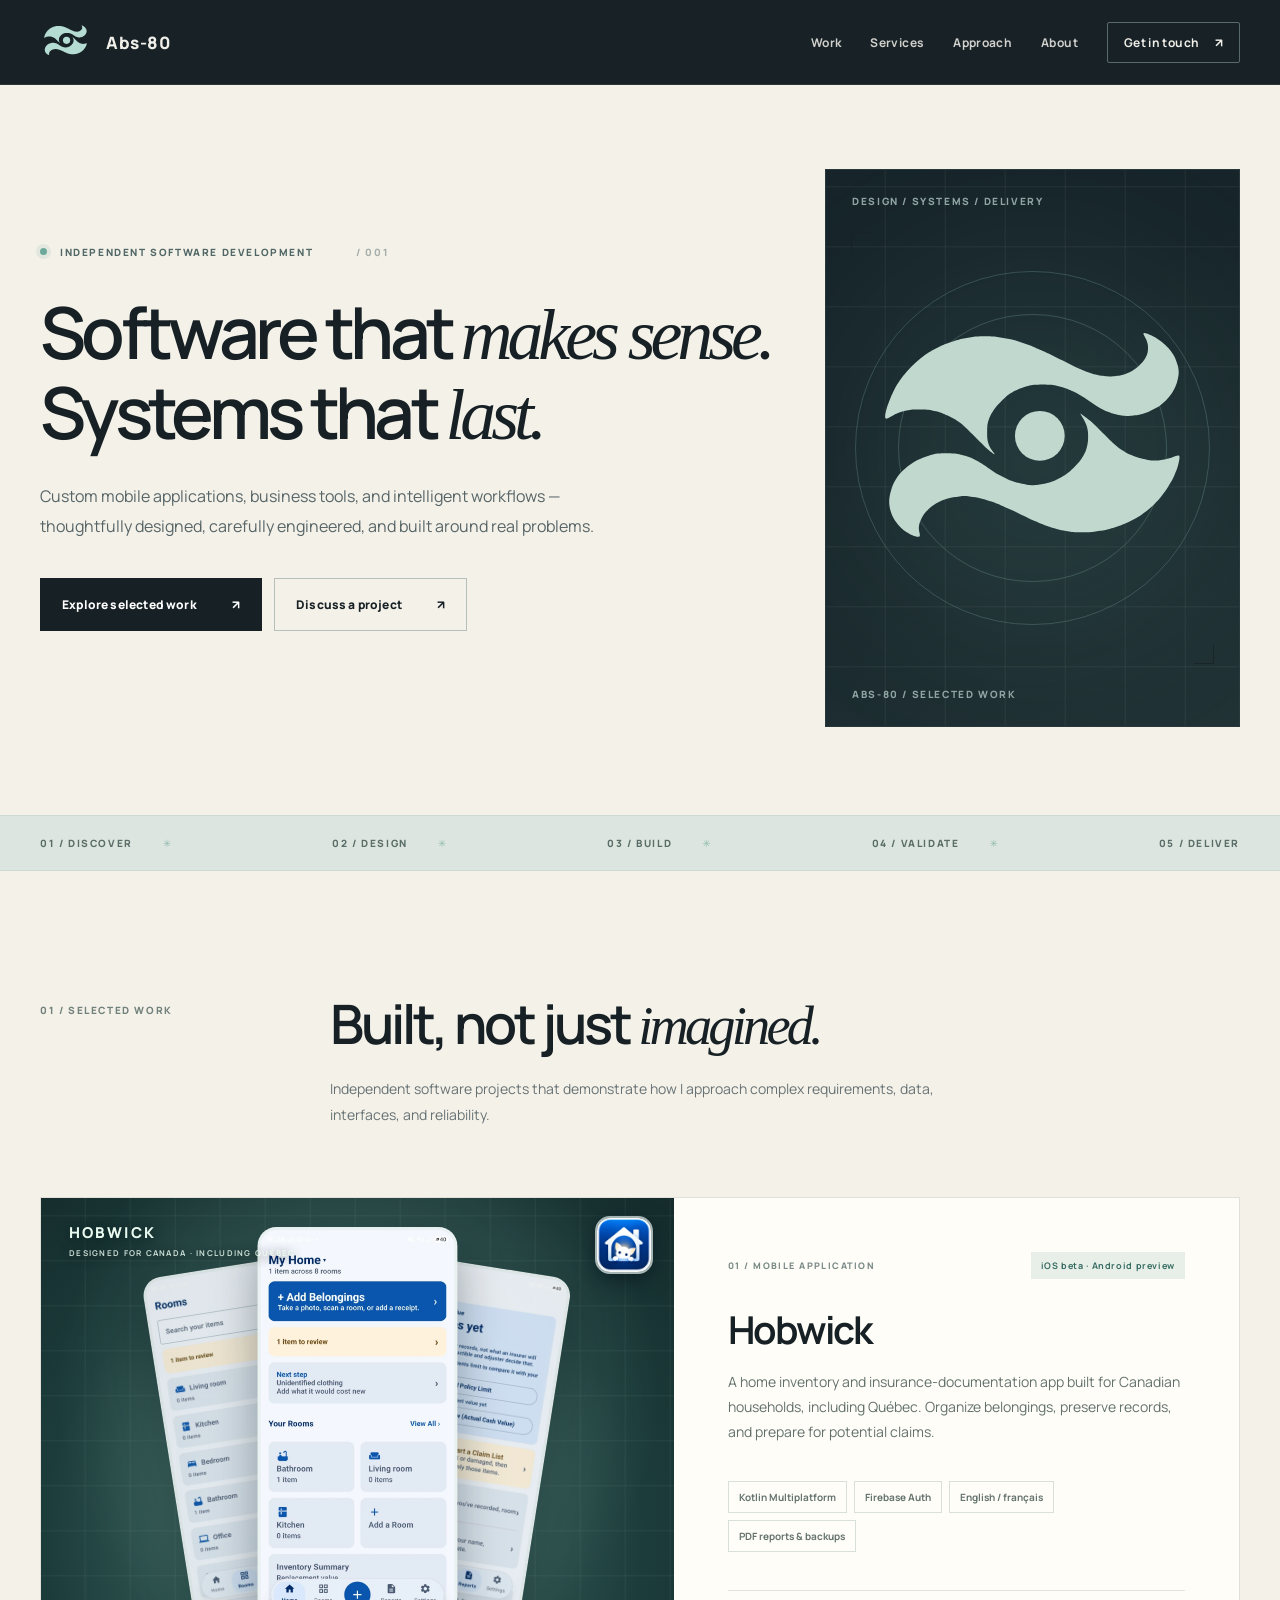
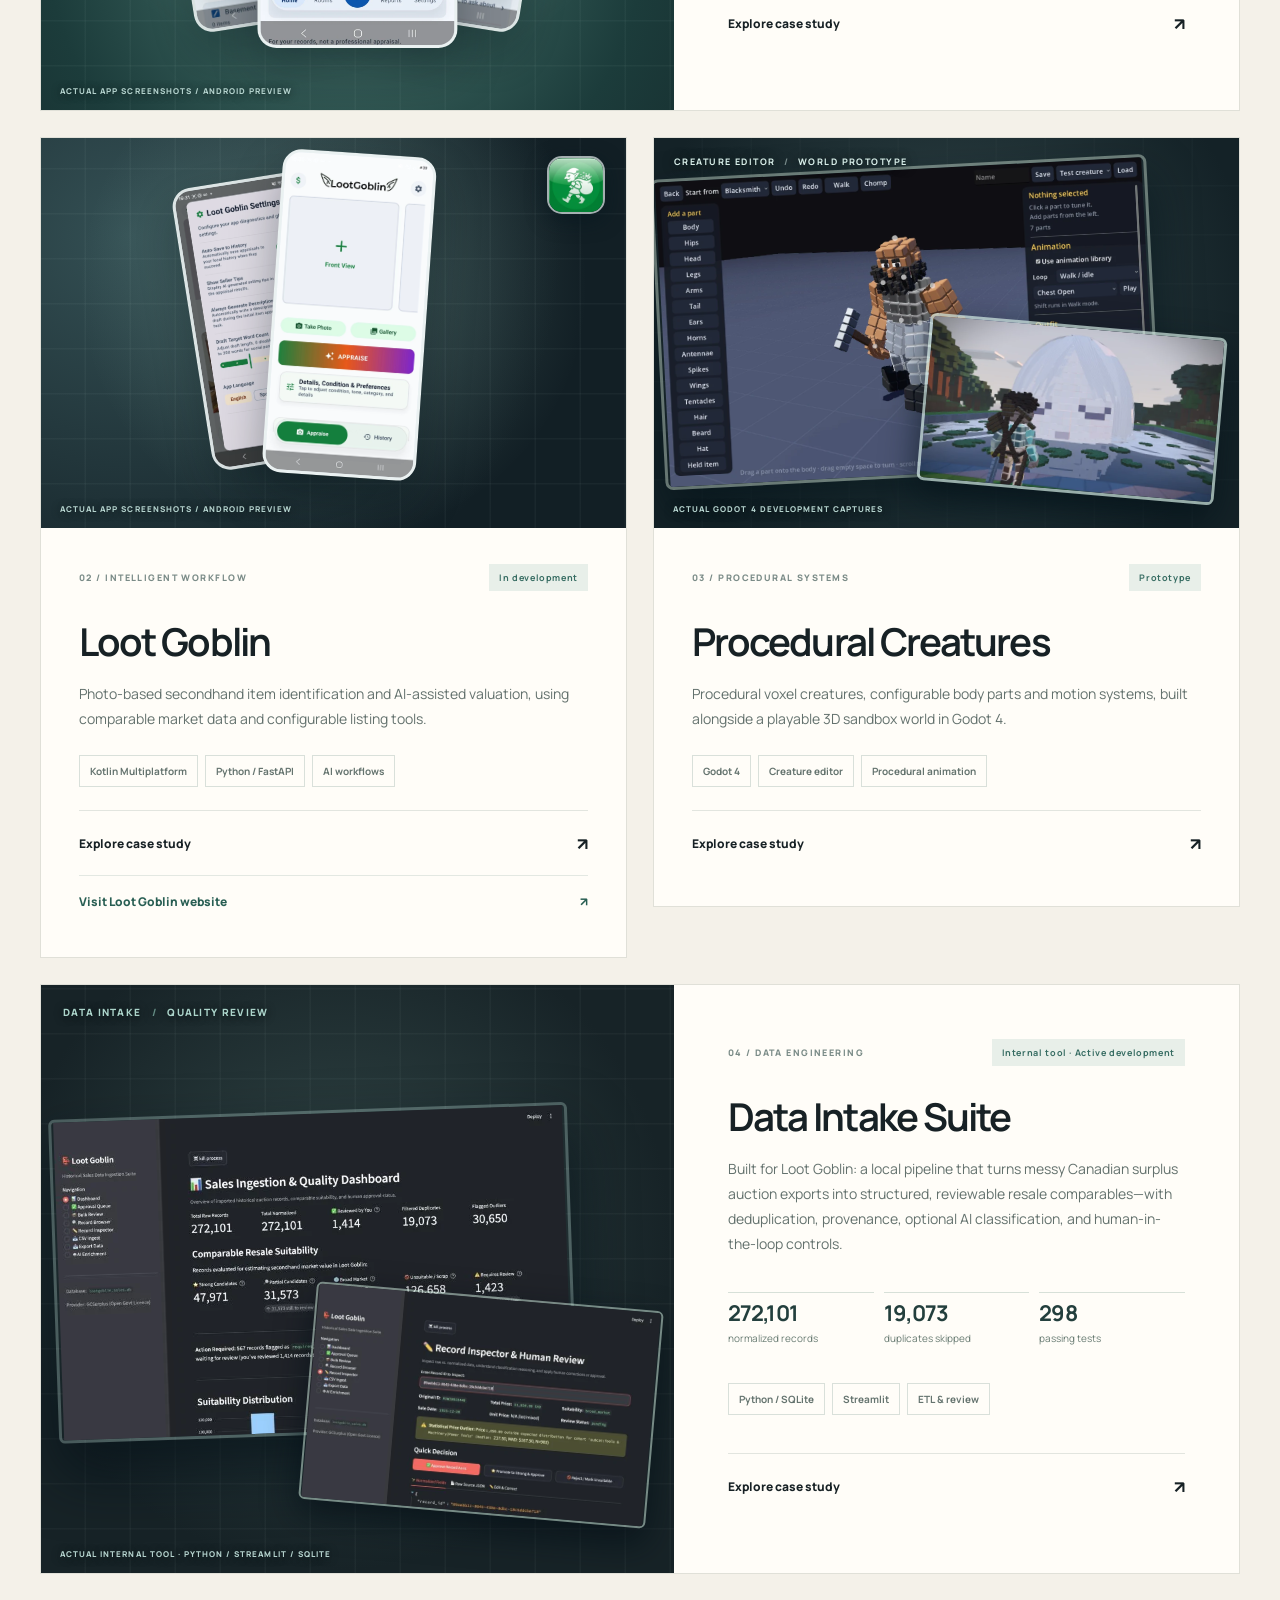
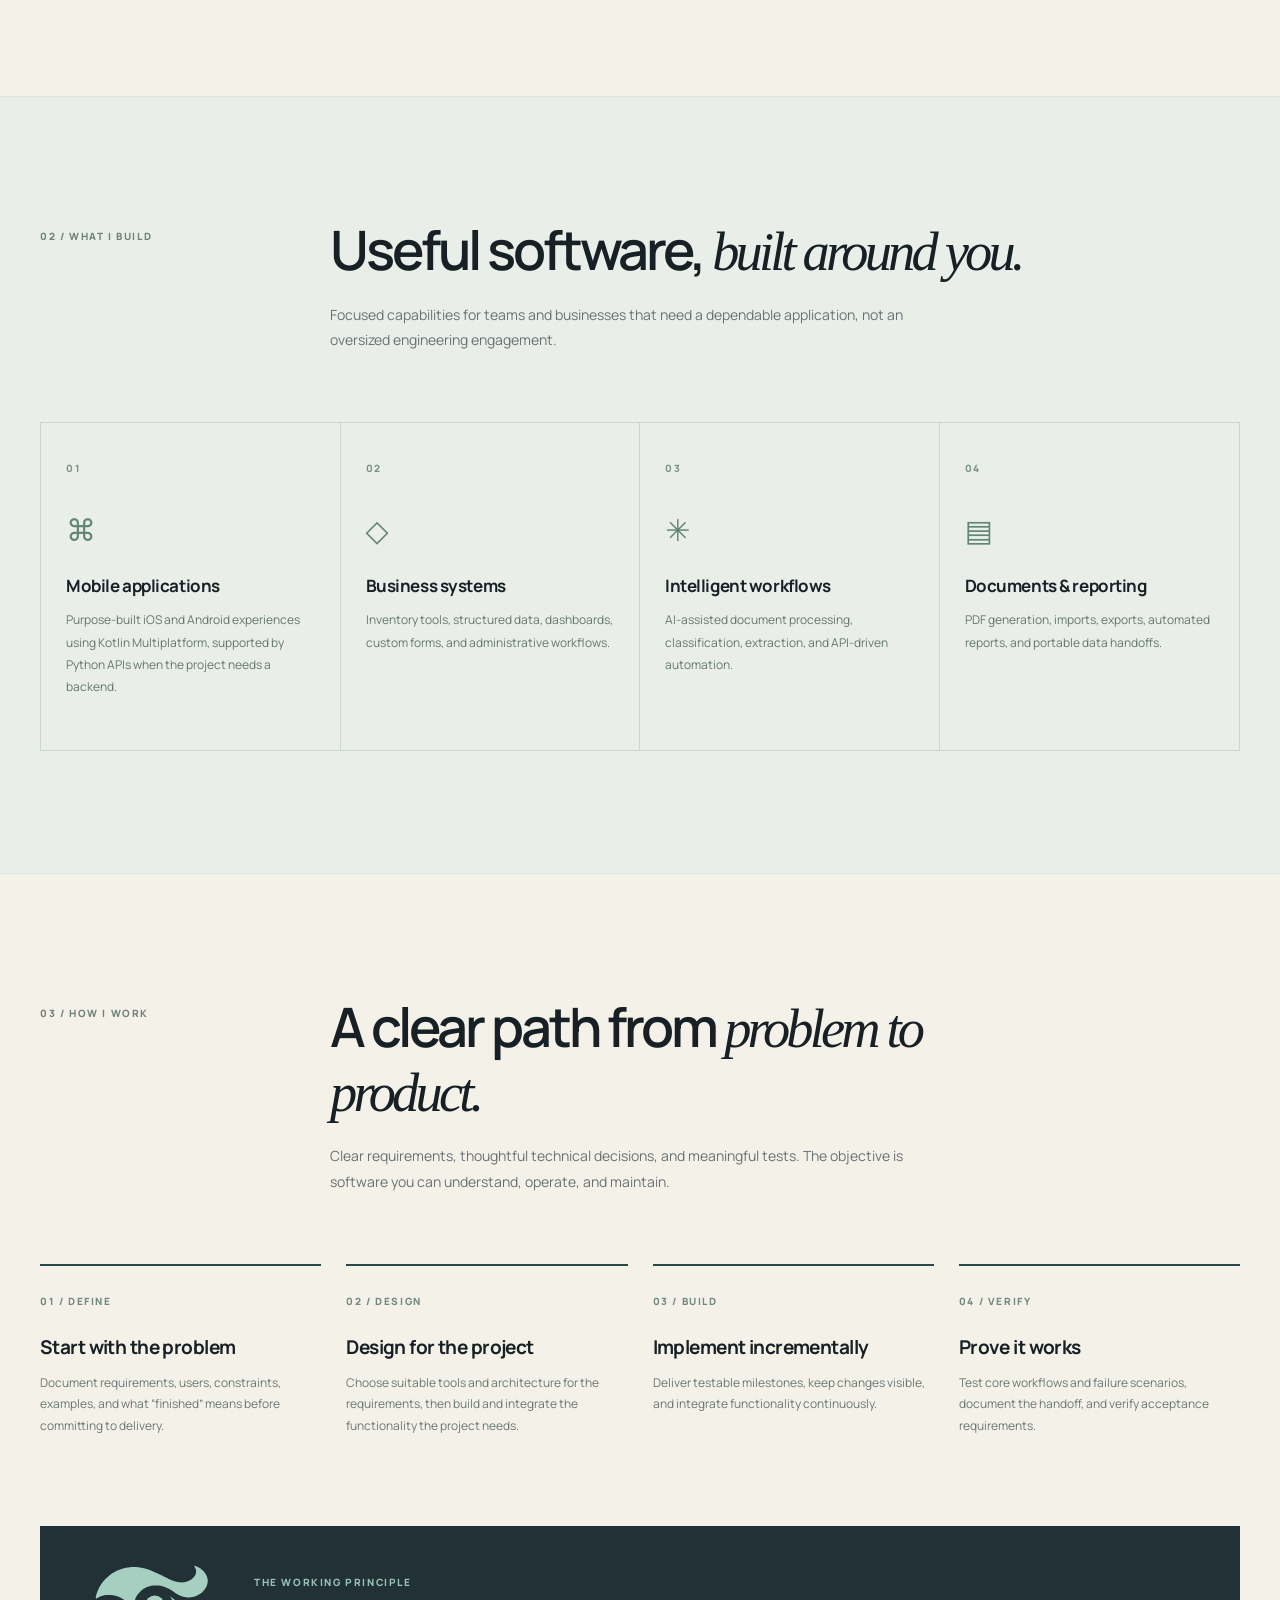
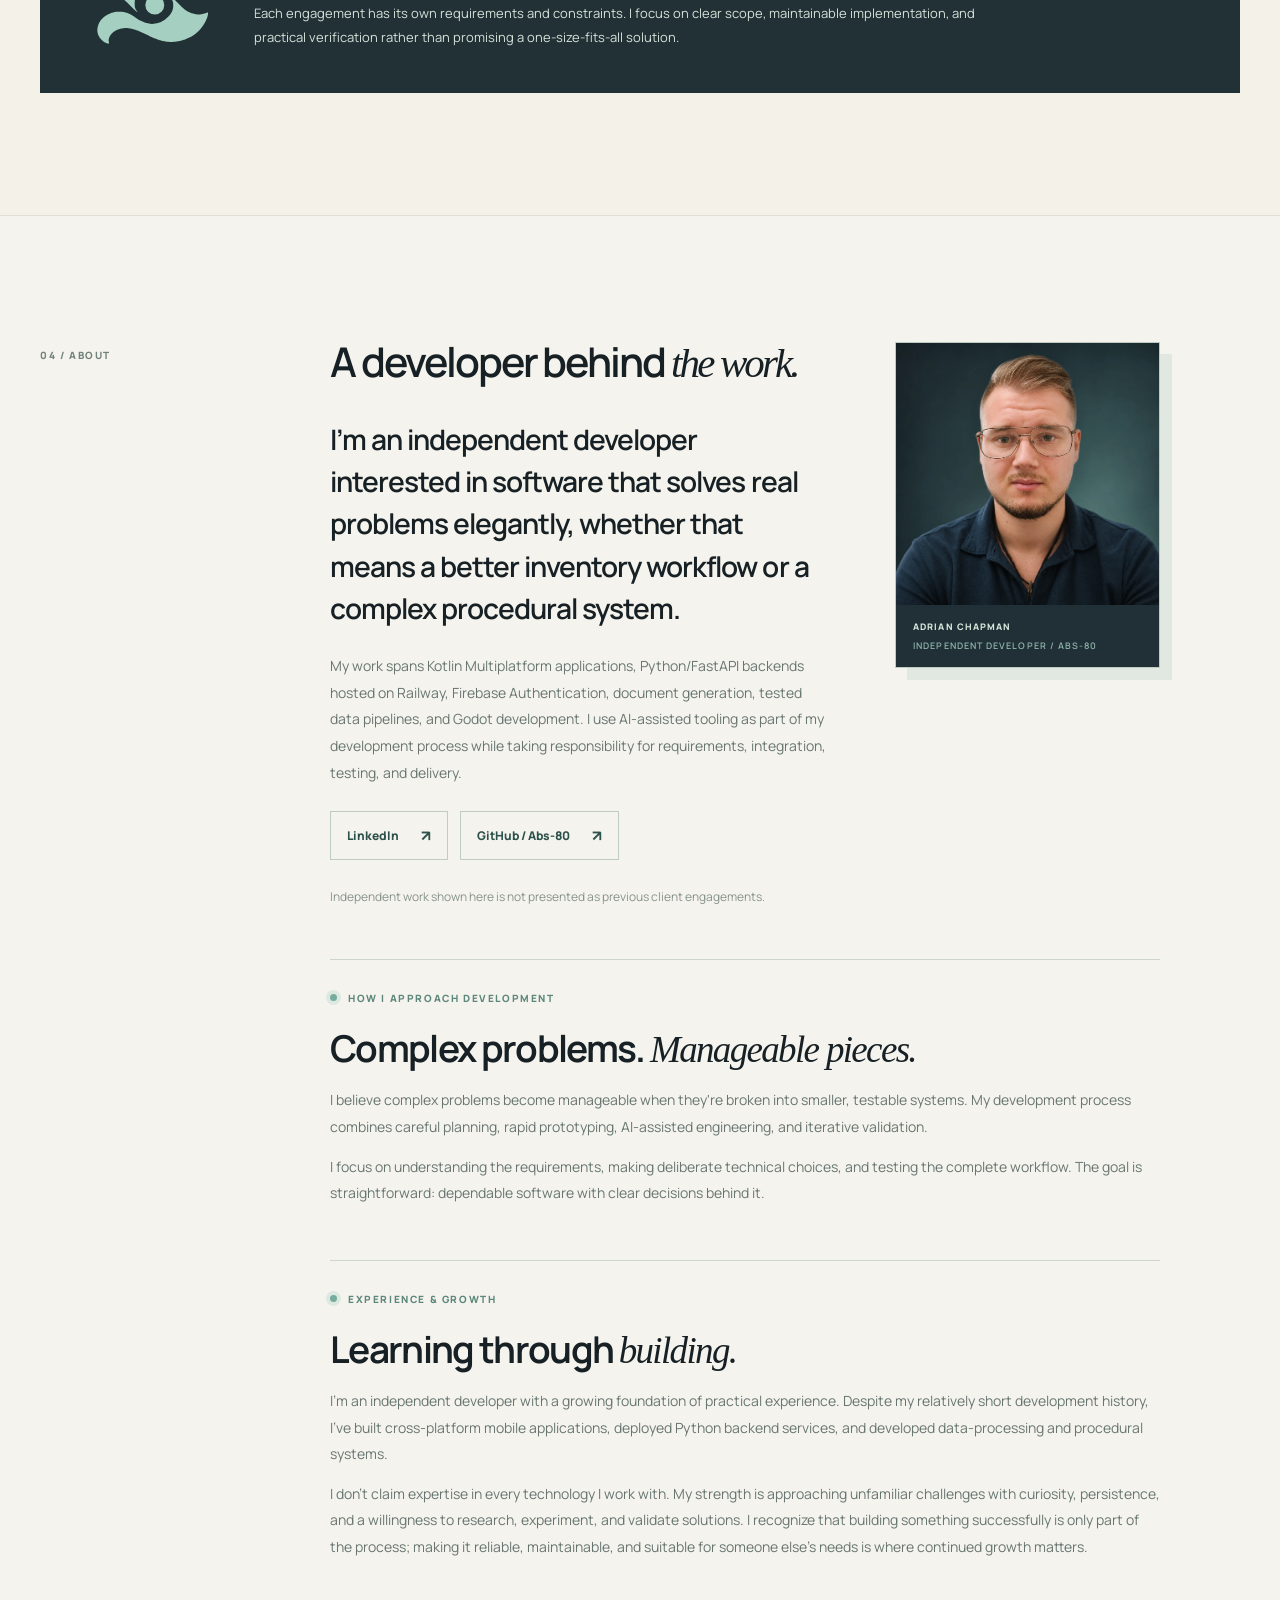
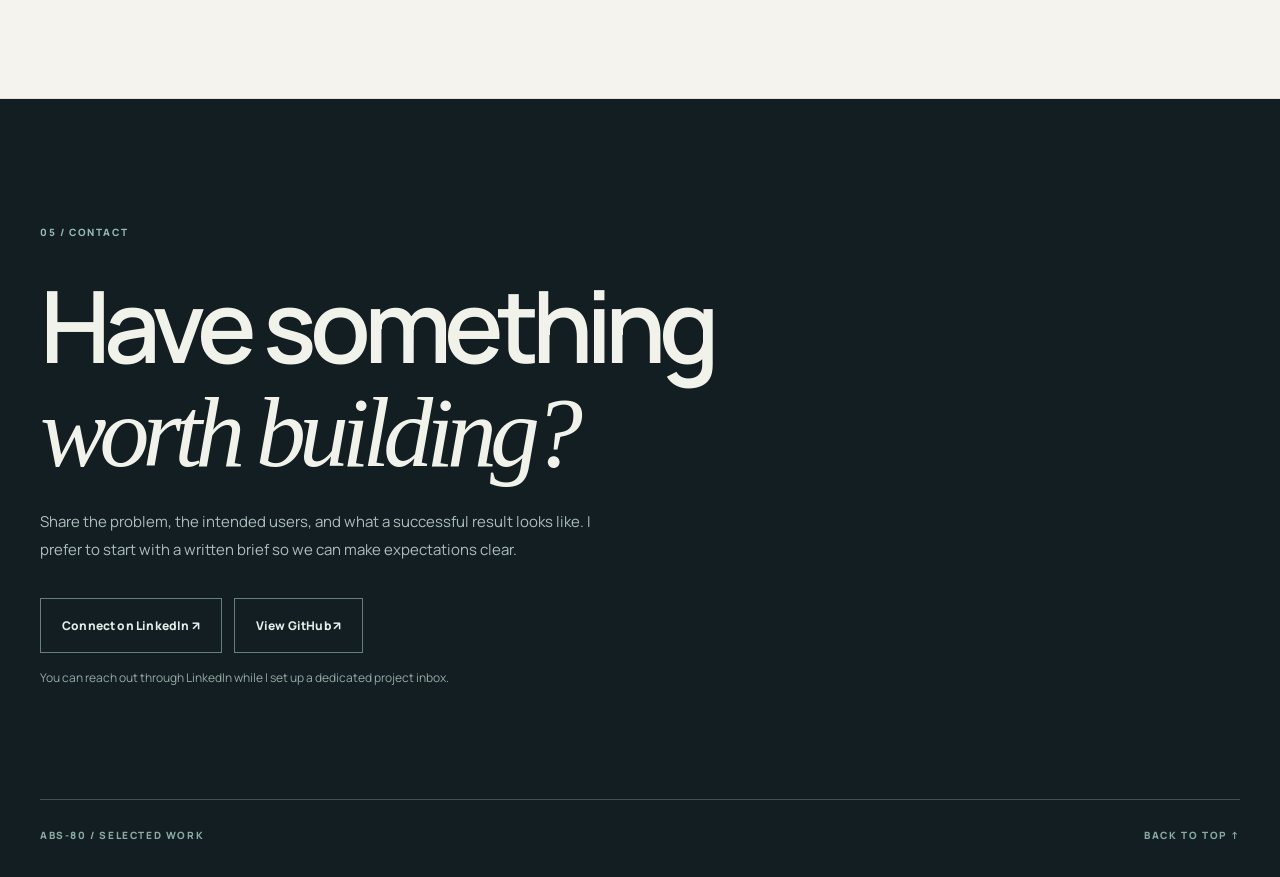
==== commit 96805f45: "Rename index 2.html to index.html" ====
--- a/index.html
+++ b/index.html
@@ -2,6 +2,8 @@
 
 <html lang="en">
 <head>
+<!-- ABS-80 client-first revision · 2026-11-14 · working principle -->
+
 <meta charset="utf-8"/>
 <meta content="width=device-width, initial-scale=1" name="viewport"/>
 <meta content="#141d21" name="theme-color"/>
@@ -218,9 +220,9 @@
 <article><span class="service-count">04</span><div class="service-icon">▤</div><h3>Documents &amp; reporting</h3><p>PDF generation, imports, exports, automated reports, and portable data handoffs.</p></article>
 </div></div>
 </section>
-<section aria-labelledby="approach-title" class="section container" id="approach"><div class="section-intro"><div class="section-number">03 / HOW I WORK</div><div><h2 id="approach-title">A clear path from <em>problem to product.</em></h2><p>Defined scope, reusable foundations, and meaningful tests. The objective is software you can understand, operate, and maintain.</p></div></div>
-<div class="process-grid"><article><span>01 / DEFINE</span><h3>Start with the problem</h3><p>Document requirements, users, constraints, examples, and what “finished” means before committing to delivery.</p></article><article><span>02 / DESIGN</span><h3>Choose the right foundation</h3><p>Use reusable, independently maintained components where appropriate and build custom logic around your needs.</p></article><article><span>03 / BUILD</span><h3>Implement incrementally</h3><p>Deliver testable milestones, keep changes visible, and integrate functionality continuously.</p></article><article><span>04 / VERIFY</span><h3>Prove it works</h3><p>Test core workflows and failure scenarios, document the handoff, and verify acceptance requirements.</p></article></div>
-<div class="approach-note"><div class="approach-mark"></div><div><span>THE REUSABLE FOUNDATION</span><p>Common functionality shouldn't have to be reinvented for each project. I build and maintain modular software components to devote more effort to the parts that make your application unique. Ownership and licensing are documented per engagement.</p></div></div>
+<section aria-labelledby="approach-title" class="section container" id="approach"><div class="section-intro"><div class="section-number">03 / HOW I WORK</div><div><h2 id="approach-title">A clear path from <em>problem to product.</em></h2><p>Clear requirements, thoughtful technical decisions, and meaningful tests. The objective is software you can understand, operate, and maintain.</p></div></div>
+<div class="process-grid"><article><span>01 / DEFINE</span><h3>Start with the problem</h3><p>Document requirements, users, constraints, examples, and what “finished” means before committing to delivery.</p></article><article><span>02 / DESIGN</span><h3>Design for the project</h3><p>Choose suitable tools and architecture for the requirements, then build and integrate the functionality the project needs.</p></article><article><span>03 / BUILD</span><h3>Implement incrementally</h3><p>Deliver testable milestones, keep changes visible, and integrate functionality continuously.</p></article><article><span>04 / VERIFY</span><h3>Prove it works</h3><p>Test core workflows and failure scenarios, document the handoff, and verify acceptance requirements.</p></article></div>
+<div class="approach-note"><div class="approach-mark"></div><div><span>THE WORKING PRINCIPLE</span><p>Each engagement has its own requirements and constraints. I focus on clear scope, maintainable implementation, and practical verification rather than promising a one-size-fits-all solution.</p></div></div>
 </section>
 <section aria-labelledby="about-title" class="section section-about" id="about">
 <div class="container about-grid">
@@ -245,7 +247,7 @@
   <div class="about-philosophy-kicker"><span class="philosophy-dot" aria-hidden="true"></span> HOW I APPROACH DEVELOPMENT</div>
   <h3 id="philosophy-title">Complex problems. <em>Manageable pieces.</em></h3>
   <p>I believe complex problems become manageable when they're broken into smaller, testable systems. My development process combines careful planning, rapid prototyping, AI-assisted engineering, and iterative validation.</p>
-  <p>I build reusable components where appropriate, so I can spend more time solving the requirements unique to each project. The goal is straightforward: dependable software with clear decisions behind it.</p>
+  <p>I focus on understanding the requirements, making deliberate technical choices, and testing the complete workflow. The goal is straightforward: dependable software with clear decisions behind it.</p>
 </aside>
 <aside class="about-philosophy" aria-labelledby="growth-title">
   <div class="about-philosophy-kicker"><span class="philosophy-dot" aria-hidden="true"></span> EXPERIENCE &amp; GROWTH</div>
